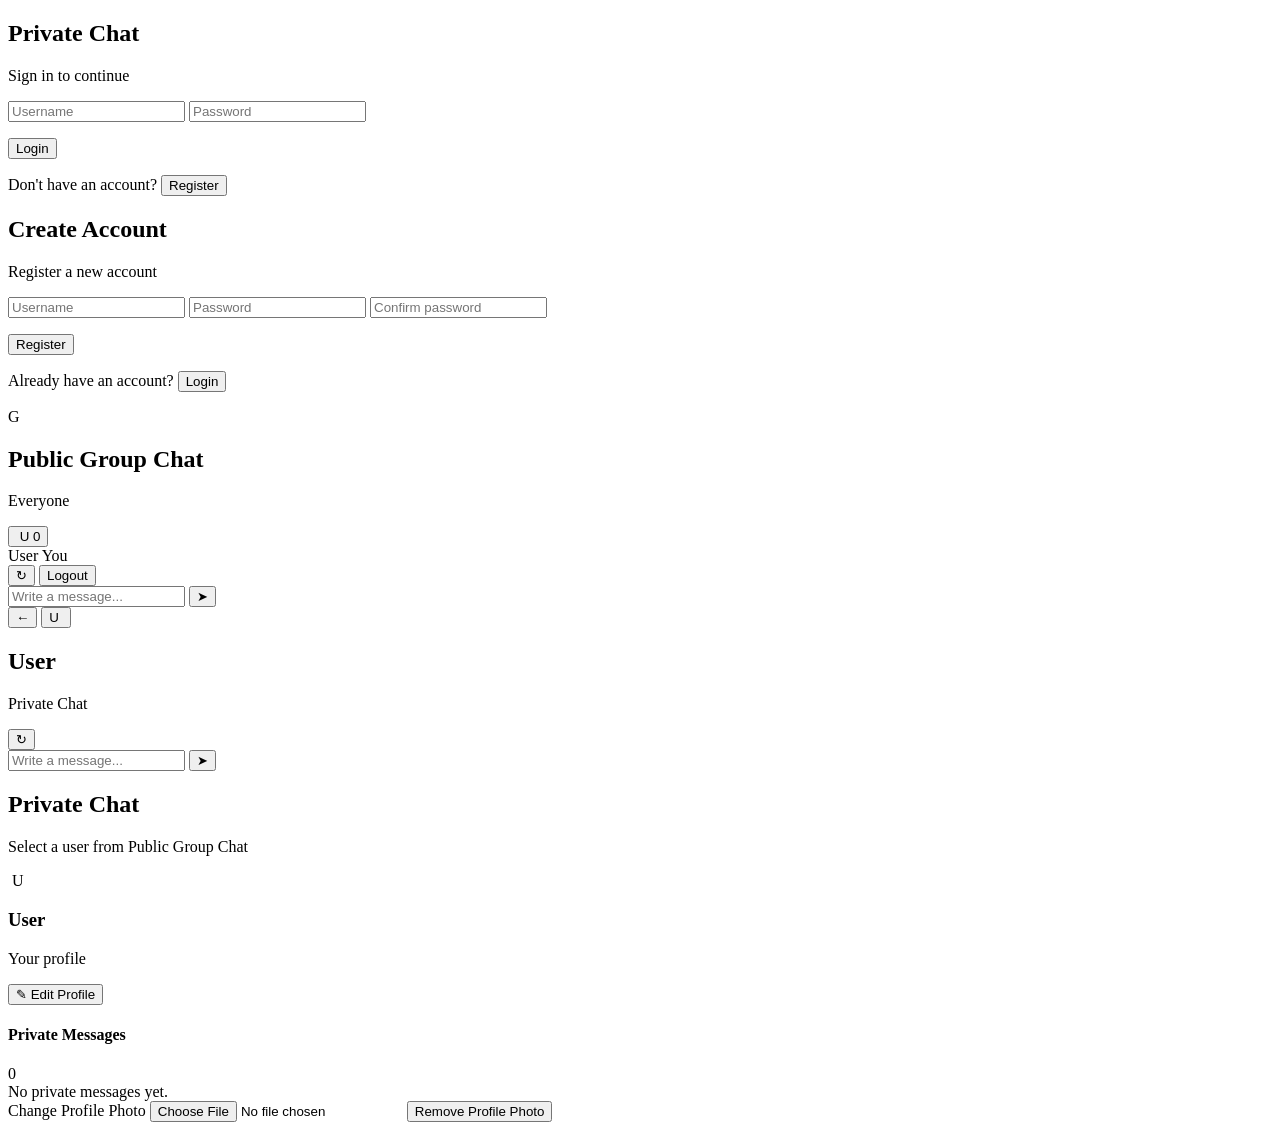
==== public/index.html @ 86418f63 "Update index.html" ====
<!DOCTYPE html>
<html lang="en">

<head>

  <meta charset="UTF-8">

  <meta
    name="viewport"
    content="width=device-width, initial-scale=1.0"
  >

  <meta
    name="theme-color"
    content="#0b1016"
  >

  <title>Private Chat</title>

  <link
    rel="stylesheet"
    href="/style.css"
  >

</head>


<body>

<div id="app">


  <!-- =====================================================
       AUTH SCREEN
  ====================================================== -->

  <section
    id="authScreen"
    class="auth-screen"
  >


    <!-- ===================================================
         LOGIN
    ==================================================== -->

    <div
      id="loginBox"
      class="auth-card"
    >

      <h1>
        Private Chat
      </h1>

      <p>
        Sign in to continue
      </p>


      <form
        id="loginForm"
        class="auth-form"
      >

        <input
          id="loginUsername"
          type="text"
          placeholder="Username"
          autocomplete="username"
          required
        >

        <input
          id="loginPassword"
          type="password"
          placeholder="Password"
          autocomplete="current-password"
          required
        >


        <p
          id="loginError"
          class="auth-error hidden"
        ></p>


        <button
          type="submit"
        >
          Login
        </button>

      </form>


      <p class="auth-switch">

        Don't have an account?

        <button
          id="showRegister"
          type="button"
        >
          Register
        </button>

      </p>

    </div>



    <!-- ===================================================
         REGISTER
    ==================================================== -->

    <div
      id="registerBox"
      class="auth-card hidden"
    >

      <h1>
        Create Account
      </h1>

      <p>
        Register a new account
      </p>


      <form
        id="registerForm"
        class="auth-form"
      >

        <input
          id="registerUsername"
          type="text"
          placeholder="Username"
          autocomplete="username"
          minlength="3"
          required
        >


        <input
          id="registerPassword"
          type="password"
          placeholder="Password"
          autocomplete="new-password"
          minlength="4"
          required
        >


        <input
          id="registerPasswordConfirm"
          type="password"
          placeholder="Confirm password"
          autocomplete="new-password"
          minlength="4"
          required
        >


        <p
          id="registerError"
          class="auth-error hidden"
        ></p>


        <button
          type="submit"
        >
          Register
        </button>

      </form>


      <p class="auth-switch">

        Already have an account?

        <button
          id="showLogin"
          type="button"
        >
          Login
        </button>

      </p>

    </div>

  </section>



  <!-- =====================================================
       CHAT SCREEN
  ====================================================== -->

  <section
    id="chatScreen"
    class="chat-screen hidden"
  >


    <!-- ===================================================
         MAIN CHAT AREA
    ==================================================== -->

    <main
      class="chat-area"
    >


      <!-- =================================================
           PUBLIC GROUP CHAT
      ================================================== -->

      <section
        id="groupChat"
        class="active-chat"
      >


        <!-- ===============================================
             GROUP HEADER
        ================================================ -->

        <header
          class="chat-header group-header"
        >


          <!-- GROUP INFO -->

          <div
            class="chat-user"
          >


            <div
              id="groupAvatar"
              class="avatar"
              aria-hidden="true"
            >

              <span>
                G
              </span>

            </div>


            <div
              class="chat-user-info"
            >

              <h2
                id="groupChatName"
              >
                Public Group Chat
              </h2>

              <p
                id="groupChatStatus"
              >
                Everyone
              </p>

            </div>

          </div>



          <!-- =============================================
               RIGHT SIDE
          ============================================== -->

          <div
            class="group-header-right"
          >


            <!-- MY PROFILE -->

            <div
              id="myProfile"
              class="my-profile"
            >

              <button
                id="myAvatarBtn"
                class="my-avatar"
                type="button"
                title="Profile"
                aria-label="Open Profile"
              >


                <img
                  id="myAvatar"
                  src=""
                  alt=""
                  class="hidden"
                >


                <span
                  id="myAvatarFallback"
                >
                  U
                </span>


                <!-- UNREAD NOTIFICATION -->

                <span
                  id="profileNotificationBadge"
                  class="hidden"
                >
                  0
                </span>

              </button>


              <div
                class="my-profile-info"
              >

                <span
                  id="myUsername"
                  class="my-profile-name"
                >
                  User
                </span>

                <span
                  class="my-profile-label"
                >
                  You
                </span>

              </div>

            </div>



            <!-- HEADER ACTIONS -->

            <div
              class="header-actions"
            >

              <button
                id="reloadGroupMessages"
                class="icon-btn"
                type="button"
                title="Refresh"
                aria-label="Refresh Group Chat"
              >
                ↻
              </button>


              <button
                id="logoutBtn"
                class="icon-btn logout-btn"
                type="button"
                title="Logout"
              >
                Logout
              </button>

            </div>

          </div>

        </header>



        <!-- ===============================================
             GROUP MESSAGES
        ================================================ -->

        <div
          id="groupMessages"
          class="messages"
        ></div>



        <!-- ===============================================
             GROUP MESSAGE FORM
        ================================================ -->

        <form
          id="groupMessageForm"
          class="message-form"
        >

          <input
            id="groupMessageInput"
            class="message-input"
            type="text"
            placeholder="Write a message..."
            autocomplete="off"
            maxlength="5000"
          >


          <button
            class="send-btn"
            type="submit"
            title="Send"
            aria-label="Send message"
          >
            ➤
          </button>

        </form>

      </section>



      <!-- =================================================
           PRIVATE CHAT
      ================================================== -->

      <section
        id="privateChat"
        class="active-chat hidden"
      >


        <!-- ===============================================
             PRIVATE CHAT HEADER
        ================================================ -->

        <header
          class="chat-header private-chat-header"
        >


          <!-- =============================================
               LEFT SIDE
               BACK + USER
          ============================================== -->

          <div
            class="chat-user private-chat-user"
          >


            <!-- =========================================
                 BACK TO PUBLIC GROUP CHAT
            ========================================== -->

            <button
              id="privateBackBtn"
              class="private-back-btn"
              type="button"
              title="Back to Public Group Chat"
              aria-label="Back to Public Group Chat"
            >
              ←
            </button>


            <!-- USER AVATAR -->

            <button
              id="chatAvatar"
              class="avatar"
              type="button"
              title="Profile"
              aria-label="User profile"
            >

              <span
                id="chatAvatarFallback"
              >
                U
              </span>


              <img
                id="chatAvatarImage"
                class="hidden"
                src=""
                alt=""
              >

            </button>


            <!-- USER INFO -->

            <div
              class="chat-user-info"
            >

              <h2
                id="chatUsername"
              >
                User
              </h2>

              <p
                id="chatStatus"
              >
                Private Chat
              </p>

            </div>

          </div>



          <!-- =============================================
               PRIVATE HEADER ACTIONS
          ============================================== -->

          <div
            class="header-actions"
          >

            <button
              id="reloadMessages"
              class="icon-btn"
              type="button"
              title="Refresh"
              aria-label="Refresh Private Chat"
            >
              ↻
            </button>

          </div>

        </header>



        <!-- ===============================================
             PRIVATE MESSAGES
        ================================================ -->

        <div
          id="messagesBox"
          class="messages"
        ></div>



        <!-- ===============================================
             PRIVATE MESSAGE FORM
        ================================================ -->

        <form
          id="messageForm"
          class="message-form"
        >

          <input
            id="messageInput"
            class="message-input"
            type="text"
            placeholder="Write a message..."
            autocomplete="off"
            maxlength="5000"
          >


          <button
            class="send-btn"
            type="submit"
            title="Send"
            aria-label="Send private message"
          >
            ➤
          </button>

        </form>

      </section>



      <!-- =================================================
           EMPTY CHAT
      ================================================== -->

      <section
        id="emptyChat"
        class="empty-chat hidden"
      >

        <div
          class="empty-chat-inner"
        >

          <h2>
            Private Chat
          </h2>

          <p>
            Select a user from Public Group Chat
          </p>

        </div>

      </section>

    </main>



    <!-- ===================================================
         PROFILE PANEL
    ==================================================== -->

    <aside
      id="profilePanel"
      class="profile-panel hidden"
    >


      <!-- ===============================================
           PROFILE HEADER
      ================================================ -->

      <div
        class="profile-panel-header"
      >


        <div
          id="profileAvatar"
          class="profile-avatar"
        >

          <img
            id="profileAvatarImage"
            src=""
            alt=""
            class="hidden"
          >

          <span
            id="profileAvatarFallback"
          >
            U
          </span>

        </div>


        <div
          class="profile-panel-info"
        >

          <h3
            id="profileUsername"
          >
            User
          </h3>

          <p>
            Your profile
          </p>

        </div>

      </div>



      <!-- ===============================================
           EDIT PROFILE
           FIRST
      ================================================ -->

      <button
        id="editProfileBtn"
        class="edit-profile-btn"
        type="button"
      >

        <span>
          ✎
        </span>

        <span>
          Edit Profile
        </span>

      </button>



      <!-- ===============================================
           PRIVATE INBOX
      ================================================ -->

      <div
        id="privateInbox"
        class="private-inbox"
      >


        <!-- SECTION TITLE -->

        <div
          class="private-inbox-title"
        >

          <h4>
            Private Messages
          </h4>


          <span
            id="privateInboxCount"
            class="private-inbox-count hidden"
          >
            0
          </span>

        </div>



        <!-- =============================================
             USER LIST

             app.js will populate this area.

             Each user item should contain:
             Avatar
             Username
             Last message
             Unread count
        ============================================== -->

        <div
          id="privateUserList"
          class="private-user-list"
        >


          <!-- EMPTY STATE -->

          <div
            id="privateInboxEmpty"
            class="private-inbox-empty"
          >
            No private messages yet.
          </div>

        </div>

      </div>



      <!-- ===============================================
           PROFILE PHOTO ACTIONS
      ================================================ -->

      <div
        class="profile-panel-actions"
      >


        <!-- CHANGE PHOTO -->

        <label
          for="profilePhotoInput"
          class="profile-photo-button"
        >
          Change Profile Photo
        </label>


        <input
          id="profilePhotoInput"
          type="file"
          accept="image/*"
          class="hidden"
        >


        <!-- REMOVE PHOTO -->

        <button
          id="removeProfilePhoto"
          type="button"
          class="danger"
        >
          Remove Profile Photo
        </button>

      </div>

    </aside>

  </section>



  <!-- =====================================================
       TOAST
  ====================================================== -->

  <div
    id="toast"
    class="hidden"
  ></div>


</div>



<!-- =======================================================
     APP JAVASCRIPT
======================================================== -->

<script
  src="/app.js"
></script>



<!-- =======================================================
     AUTH SWITCH
======================================================== -->

<script>

(function () {

  function showLoginBox() {

    const loginBox =
      document.getElementById("loginBox");

    const registerBox =
      document.getElementById("registerBox");

    const loginError =
      document.getElementById("loginError");

    const registerError =
      document.getElementById("registerError");


    if (loginBox) {

      loginBox.classList.remove(
        "hidden"
      );

    }


    if (registerBox) {

      registerBox.classList.add(
        "hidden"
      );

    }


    if (loginError) {

      loginError.classList.add(
        "hidden"
      );

      loginError.textContent = "";

    }


    if (registerError) {

      registerError.classList.add(
        "hidden"
      );

      registerError.textContent = "";

    }


    const username =
      document.getElementById(
        "loginUsername"
      );


    if (username) {

      setTimeout(
        function () {

          username.focus();

        },
        50
      );

    }

  }



  function showRegisterBox() {

    const loginBox =
      document.getElementById("loginBox");

    const registerBox =
      document.getElementById("registerBox");

    const loginError =
      document.getElementById("loginError");

    const registerError =
      document.getElementById("registerError");


    if (loginBox) {

      loginBox.classList.add(
        "hidden"
      );

    }


    if (registerBox) {

      registerBox.classList.remove(
        "hidden"
      );

    }


    if (loginError) {

      loginError.classList.add(
        "hidden"
      );

      loginError.textContent = "";

    }


    if (registerError) {

      registerError.classList.add(
        "hidden"
      );

      registerError.textContent = "";

    }


    const username =
      document.getElementById(
        "registerUsername"
      );


    if (username) {

      setTimeout(
        function () {

          username.focus();

        },
        50
      );

    }

  }



  document.addEventListener(
    "click",
    function (event) {


      const registerButton =
        event.target.closest(
          "#showRegister"
        );


      if (registerButton) {

        event.preventDefault();
        event.stopPropagation();

        showRegisterBox();

        return;

      }



      const loginButton =
        event.target.closest(
          "#showLogin"
        );


      if (loginButton) {

        event.preventDefault();
        event.stopPropagation();

        showLoginBox();

        return;

      }

    },
    true
  );

})();

</script>


</body>
</html>
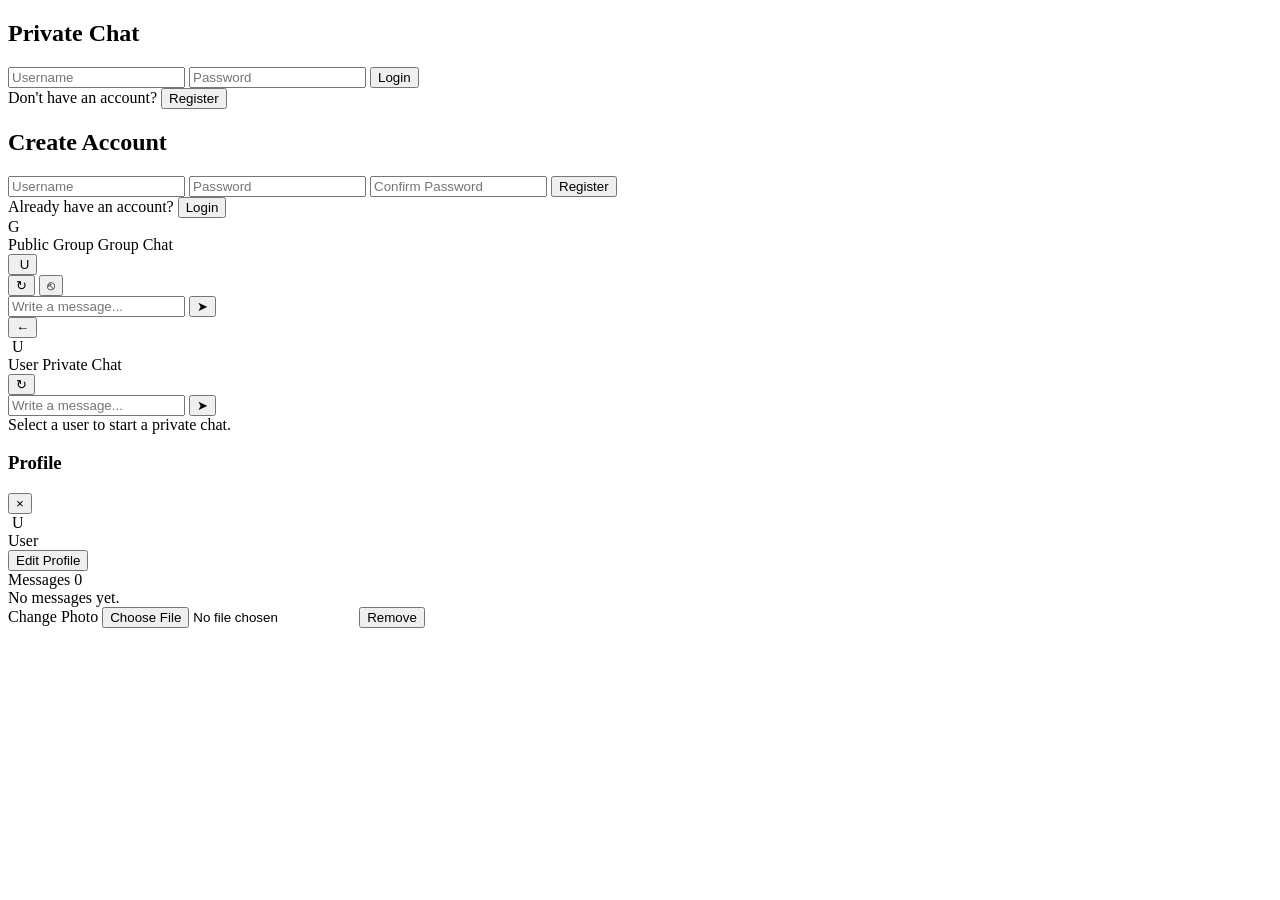
==== commit 1d15c7e9: "Update index.html" ====
--- a/public/index.html
+++ b/public/index.html
@@ -10,11 +10,6 @@
     content="width=device-width, initial-scale=1.0"
   >
 
-  <meta
-    name="theme-color"
-    content="#0b1016"
-  >
-
   <title>Private Chat</title>
 
   <link
@@ -34,142 +29,103 @@
        AUTH SCREEN
   ====================================================== -->
 
-  <section
-    id="authScreen"
-    class="auth-screen"
-  >
-
-
-    <!-- ===================================================
-         LOGIN
-    ==================================================== -->
-
-    <div
-      id="loginBox"
-      class="auth-card"
-    >
-
-      <h1>
-        Private Chat
-      </h1>
-
-      <p>
-        Sign in to continue
-      </p>
-
-
-      <form
-        id="loginForm"
-        class="auth-form"
-      >
+  <section id="authScreen">
+
+
+    <!-- ================= LOGIN ================= -->
+
+    <div id="loginBox">
+
+      <h1>Private Chat</h1>
+
+      <form id="loginForm">
 
         <input
+          type="text"
           id="loginUsername"
-          type="text"
+          name="username"
           placeholder="Username"
           autocomplete="username"
           required
         >
 
         <input
+          type="password"
           id="loginPassword"
-          type="password"
+          name="password"
           placeholder="Password"
           autocomplete="current-password"
           required
         >
 
-
-        <p
-          id="loginError"
-          class="auth-error hidden"
-        ></p>
-
-
         <button
           type="submit"
         >
           Login
         </button>
 
+        <div
+          id="loginError"
+          class="error"
+        ></div>
+
       </form>
 
 
-      <p class="auth-switch">
+      <div class="auth-switch">
 
         Don't have an account?
 
         <button
-          id="showRegister"
           type="button"
+          id="showRegisterBtn"
         >
           Register
         </button>
 
-      </p>
+      </div>
 
     </div>
 
 
 
-    <!-- ===================================================
-         REGISTER
-    ==================================================== -->
+    <!-- ================= REGISTER ================= -->
 
     <div
       id="registerBox"
-      class="auth-card hidden"
-    >
-
-      <h1>
-        Create Account
-      </h1>
-
-      <p>
-        Register a new account
-      </p>
-
-
-      <form
-        id="registerForm"
-        class="auth-form"
-      >
+      class="hidden"
+    >
+
+      <h1>Create Account</h1>
+
+      <form id="registerForm">
 
         <input
+          type="text"
           id="registerUsername"
-          type="text"
+          name="username"
           placeholder="Username"
           autocomplete="username"
-          minlength="3"
           required
         >
 
-
         <input
+          type="password"
           id="registerPassword"
-          type="password"
+          name="password"
           placeholder="Password"
           autocomplete="new-password"
-          minlength="4"
           required
         >
 
-
         <input
+          type="password"
           id="registerPasswordConfirm"
-          type="password"
-          placeholder="Confirm password"
+          name="passwordConfirm"
+          placeholder="Confirm Password"
           autocomplete="new-password"
-          minlength="4"
           required
         >
-
-
-        <p
-          id="registerError"
-          class="auth-error hidden"
-        ></p>
-
 
         <button
           type="submit"
@@ -177,21 +133,26 @@
           Register
         </button>
 
+        <div
+          id="registerError"
+          class="error"
+        ></div>
+
       </form>
 
 
-      <p class="auth-switch">
+      <div class="auth-switch">
 
         Already have an account?
 
         <button
-          id="showLogin"
           type="button"
+          id="showLoginBtn"
         >
           Login
         </button>
 
-      </p>
+      </div>
 
     </div>
 
@@ -205,104 +166,86 @@
 
   <section
     id="chatScreen"
-    class="chat-screen hidden"
+    class="hidden"
   >
 
 
     <!-- ===================================================
-         MAIN CHAT AREA
+         PUBLIC GROUP CHAT
     ==================================================== -->
 
     <main
-      class="chat-area"
-    >
-
-
-      <!-- =================================================
-           PUBLIC GROUP CHAT
-      ================================================== -->
-
-      <section
-        id="groupChat"
-        class="active-chat"
-      >
-
-
-        <!-- ===============================================
-             GROUP HEADER
-        ================================================ -->
-
-        <header
-          class="chat-header group-header"
-        >
+      id="groupChat"
+      class="active-chat"
+    >
+
+
+      <!-- ================= GROUP HEADER ================= -->
+
+      <header
+        class="chat-header group-header"
+      >
+
+
+        <!-- GROUP USER -->
+
+        <div class="chat-user">
+
+
+          <!-- GROUP AVATAR -->
+
+          <div
+            id="groupAvatar"
+            class="avatar"
+          >
+
+            <span>
+              G
+            </span>
+
+          </div>
 
 
           <!-- GROUP INFO -->
 
-          <div
-            class="chat-user"
-          >
-
-
-            <div
-              id="groupAvatar"
-              class="avatar"
-              aria-hidden="true"
+          <div class="chat-user-info">
+
+            <span
+              id="groupChatName"
+              class="chat-username"
             >
-
-              <span>
-                G
-              </span>
-
-            </div>
-
-
-            <div
-              class="chat-user-info"
+              Public Group
+            </span>
+
+            <span
+              id="groupChatStatus"
+              class="chat-status"
             >
-
-              <h2
-                id="groupChatName"
-              >
-                Public Group Chat
-              </h2>
-
-              <p
-                id="groupChatStatus"
-              >
-                Everyone
-              </p>
-
-            </div>
+              Group Chat
+            </span>
 
           </div>
 
-
-
-          <!-- =============================================
-               RIGHT SIDE
-          ============================================== -->
-
-          <div
-            class="group-header-right"
-          >
-
-
-            <!-- MY PROFILE -->
-
-            <div
-              id="myProfile"
-              class="my-profile"
+        </div>
+
+
+
+        <!-- ================= HEADER ACTIONS ================= -->
+
+        <div class="header-actions">
+
+
+          <!-- MY PROFILE -->
+
+          <div class="my-profile">
+
+            <button
+              type="button"
+              id="myAvatarBtn"
+              title="Profile"
             >
 
-              <button
-                id="myAvatarBtn"
-                class="my-avatar"
-                type="button"
-                title="Profile"
-                aria-label="Open Profile"
-              >
-
+              <div class="avatar">
 
                 <img
                   id="myAvatar"
@@ -311,511 +254,456 @@
                   class="hidden"
                 >
 
-
                 <span
                   id="myAvatarFallback"
                 >
                   U
                 </span>
 
-
-                <!-- UNREAD NOTIFICATION -->
-
-                <span
-                  id="profileNotificationBadge"
-                  class="hidden"
-                >
-                  0
-                </span>
-
-              </button>
-
-
-              <div
-                class="my-profile-info"
-              >
-
-                <span
-                  id="myUsername"
-                  class="my-profile-name"
-                >
-                  User
-                </span>
-
-                <span
-                  class="my-profile-label"
-                >
-                  You
-                </span>
-
               </div>
 
-            </div>
-
-
-
-            <!-- HEADER ACTIONS -->
-
-            <div
-              class="header-actions"
+
+              <!-- UNREAD BADGE -->
+
+              <span
+                id="profileNotificationBadge"
+              ></span>
+
+            </button>
+
+
+            <span
+              id="myUsername"
+              class="hidden"
+            ></span>
+
+          </div>
+
+
+
+          <!-- REFRESH GROUP -->
+
+          <button
+            type="button"
+            id="reloadGroupMessages"
+            title="Refresh"
+            aria-label="Refresh group messages"
+          >
+            ↻
+          </button>
+
+
+
+          <!-- LOGOUT -->
+
+          <button
+            type="button"
+            id="logoutBtn"
+            title="Logout"
+            aria-label="Logout"
+          >
+            ⎋
+          </button>
+
+        </div>
+
+      </header>
+
+
+
+      <!-- ================= GROUP MESSAGES ================= -->
+
+      <div
+        id="groupMessages"
+      ></div>
+
+
+
+      <!-- ================= GROUP MESSAGE FORM ================= -->
+
+      <form
+        id="groupMessageForm"
+        class="message-form"
+      >
+
+        <input
+          type="text"
+          id="groupMessageInput"
+          name="message"
+          placeholder="Write a message..."
+          autocomplete="off"
+          maxlength="2000"
+          required
+        >
+
+        <button
+          type="submit"
+          title="Send"
+          aria-label="Send message"
+        >
+          ➤
+        </button>
+
+      </form>
+
+    </main>
+
+
+
+    <!-- ===================================================
+         PRIVATE CHAT
+    ==================================================== -->
+
+    <main
+      id="privateChat"
+      class="active-chat hidden"
+    >
+
+
+      <!-- ================= PRIVATE HEADER ================= -->
+
+      <header
+        class="chat-header private-chat-header"
+      >
+
+
+        <!-- ================= LEFT SIDE ================= -->
+
+        <div
+          class="chat-user private-chat-user"
+        >
+
+
+          <!-- BACK TO GROUP -->
+
+          <button
+            type="button"
+            id="privateBackBtn"
+            class="private-back-btn"
+            title="Back to Group Chat"
+            aria-label="Back to Group Chat"
+          >
+            ←
+          </button>
+
+
+
+          <!-- PRIVATE AVATAR -->
+
+          <div
+            id="chatAvatar"
+            class="avatar"
+          >
+
+            <img
+              id="chatAvatarImage"
+              src=""
+              alt=""
+              class="hidden"
             >
 
-              <button
-                id="reloadGroupMessages"
-                class="icon-btn"
-                type="button"
-                title="Refresh"
-                aria-label="Refresh Group Chat"
-              >
-                ↻
-              </button>
-
-
-              <button
-                id="logoutBtn"
-                class="icon-btn logout-btn"
-                type="button"
-                title="Logout"
-              >
-                Logout
-              </button>
-
-            </div>
+            <span
+              id="chatAvatarFallback"
+            >
+              U
+            </span>
 
           </div>
 
-        </header>
-
-
-
-        <!-- ===============================================
-             GROUP MESSAGES
-        ================================================ -->
-
-        <div
-          id="groupMessages"
-          class="messages"
-        ></div>
-
-
-
-        <!-- ===============================================
-             GROUP MESSAGE FORM
-        ================================================ -->
-
-        <form
-          id="groupMessageForm"
-          class="message-form"
-        >
-
-          <input
-            id="groupMessageInput"
-            class="message-input"
-            type="text"
-            placeholder="Write a message..."
-            autocomplete="off"
-            maxlength="5000"
+
+
+          <!-- PRIVATE USER INFO -->
+
+          <div class="chat-user-info">
+
+            <span
+              id="chatUsername"
+              class="chat-username"
+            >
+              User
+            </span>
+
+            <span
+              id="chatStatus"
+              class="chat-status"
+            >
+              Private Chat
+            </span>
+
+          </div>
+
+        </div>
+
+
+
+        <!-- ================= RIGHT SIDE ================= -->
+
+        <div class="header-actions">
+
+
+          <!-- REFRESH PRIVATE CHAT -->
+
+          <button
+            type="button"
+            id="reloadMessages"
+            title="Refresh"
+            aria-label="Refresh messages"
           >
-
-
-          <button
-            class="send-btn"
-            type="submit"
-            title="Send"
-            aria-label="Send message"
-          >
-            ➤
+            ↻
           </button>
 
-        </form>
-
-      </section>
-
-
-
-      <!-- =================================================
-           PRIVATE CHAT
-      ================================================== -->
-
-      <section
-        id="privateChat"
-        class="active-chat hidden"
-      >
-
-
-        <!-- ===============================================
-             PRIVATE CHAT HEADER
-        ================================================ -->
-
-        <header
-          class="chat-header private-chat-header"
-        >
-
-
-          <!-- =============================================
-               LEFT SIDE
-               BACK + USER
-          ============================================== -->
-
-          <div
-            class="chat-user private-chat-user"
-          >
-
-
-            <!-- =========================================
-                 BACK TO PUBLIC GROUP CHAT
-            ========================================== -->
-
-            <button
-              id="privateBackBtn"
-              class="private-back-btn"
-              type="button"
-              title="Back to Public Group Chat"
-              aria-label="Back to Public Group Chat"
-            >
-              ←
-            </button>
-
-
-            <!-- USER AVATAR -->
-
-            <button
-              id="chatAvatar"
-              class="avatar"
-              type="button"
-              title="Profile"
-              aria-label="User profile"
-            >
-
-              <span
-                id="chatAvatarFallback"
-              >
-                U
-              </span>
-
-
-              <img
-                id="chatAvatarImage"
-                class="hidden"
-                src=""
-                alt=""
-              >
-
-            </button>
-
-
-            <!-- USER INFO -->
-
-            <div
-              class="chat-user-info"
-            >
-
-              <h2
-                id="chatUsername"
-              >
-                User
-              </h2>
-
-              <p
-                id="chatStatus"
-              >
-                Private Chat
-              </p>
-
-            </div>
-
-          </div>
-
-
-
-          <!-- =============================================
-               PRIVATE HEADER ACTIONS
-          ============================================== -->
-
-          <div
-            class="header-actions"
-          >
-
-            <button
-              id="reloadMessages"
-              class="icon-btn"
-              type="button"
-              title="Refresh"
-              aria-label="Refresh Private Chat"
-            >
-              ↻
-            </button>
-
-          </div>
-
-        </header>
-
-
-
-        <!-- ===============================================
-             PRIVATE MESSAGES
-        ================================================ -->
-
-        <div
-          id="messagesBox"
-          class="messages"
-        ></div>
-
-
-
-        <!-- ===============================================
-             PRIVATE MESSAGE FORM
-        ================================================ -->
-
-        <form
-          id="messageForm"
-          class="message-form"
-        >
-
-          <input
-            id="messageInput"
-            class="message-input"
-            type="text"
-            placeholder="Write a message..."
-            autocomplete="off"
-            maxlength="5000"
-          >
-
-
-          <button
-            class="send-btn"
-            type="submit"
-            title="Send"
-            aria-label="Send private message"
-          >
-            ➤
-          </button>
-
-        </form>
-
-      </section>
-
-
-
-      <!-- =================================================
-           EMPTY CHAT
-      ================================================== -->
-
-      <section
-        id="emptyChat"
-        class="empty-chat hidden"
-      >
-
-        <div
-          class="empty-chat-inner"
-        >
-
-          <h2>
-            Private Chat
-          </h2>
-
-          <p>
-            Select a user from Public Group Chat
-          </p>
-
         </div>
 
-      </section>
+      </header>
+
+
+
+      <!-- ================= PRIVATE MESSAGES ================= -->
+
+      <div
+        id="messagesBox"
+      ></div>
+
+
+
+      <!-- ================= PRIVATE MESSAGE FORM ================= -->
+
+      <form
+        id="messageForm"
+        class="private-message-form"
+      >
+
+        <input
+          type="text"
+          id="messageInput"
+          name="message"
+          placeholder="Write a message..."
+          autocomplete="off"
+          maxlength="2000"
+          required
+        >
+
+        <button
+          type="submit"
+          title="Send"
+          aria-label="Send message"
+        >
+          ➤
+        </button>
+
+      </form>
 
     </main>
 
 
 
     <!-- ===================================================
-         PROFILE PANEL
+         EMPTY CHAT
     ==================================================== -->
 
-    <aside
-      id="profilePanel"
-      class="profile-panel hidden"
-    >
-
-
-      <!-- ===============================================
-           PROFILE HEADER
-      ================================================ -->
+    <section
+      id="emptyChat"
+      class="hidden"
+    >
+
+      <div>
+        Select a user to start a private chat.
+      </div>
+
+    </section>
+
+  </section>
+
+
+
+  <!-- =====================================================
+       PROFILE PANEL
+  ====================================================== -->
+
+  <aside
+    id="profilePanel"
+    class="profile-panel hidden"
+  >
+
+
+    <!-- ================= PROFILE HEADER ================= -->
+
+    <header
+      class="profile-panel-header"
+    >
+
+      <h3>
+        Profile
+      </h3>
+
+      <button
+        type="button"
+        id="closeProfileBtn"
+        class="icon-btn"
+        title="Close"
+        aria-label="Close profile"
+      >
+        ×
+      </button>
+
+    </header>
+
+
+
+    <!-- ================= PROFILE INFO ================= -->
+
+    <div
+      class="profile-panel-info"
+    >
+
+
+      <!-- PROFILE AVATAR -->
 
       <div
-        class="profile-panel-header"
-      >
-
-
-        <div
-          id="profileAvatar"
-          class="profile-avatar"
-        >
-
-          <img
-            id="profileAvatarImage"
-            src=""
-            alt=""
-            class="hidden"
-          >
-
-          <span
-            id="profileAvatarFallback"
-          >
-            U
-          </span>
-
-        </div>
-
-
-        <div
-          class="profile-panel-info"
-        >
-
-          <h3
-            id="profileUsername"
-          >
-            User
-          </h3>
-
-          <p>
-            Your profile
-          </p>
-
-        </div>
+        id="profileAvatar"
+      >
+
+        <img
+          id="profileAvatarImage"
+          src=""
+          alt=""
+          class="hidden"
+        >
+
+        <span
+          id="profileAvatarFallback"
+        >
+          U
+        </span>
 
       </div>
 
 
 
-      <!-- ===============================================
-           EDIT PROFILE
-           FIRST
-      ================================================ -->
+      <!-- USERNAME -->
+
+      <div
+        id="profileUsername"
+      >
+        User
+      </div>
+
+    </div>
+
+
+
+    <!-- ================= EDIT PROFILE ================= -->
+
+    <button
+      type="button"
+      id="editProfileBtn"
+      class="edit-profile-btn"
+    >
+      Edit Profile
+    </button>
+
+
+
+    <!-- ===================================================
+         PRIVATE INBOX
+    ==================================================== -->
+
+    <section
+      id="privateInbox"
+      class="private-inbox"
+    >
+
+
+      <!-- ================= INBOX TITLE ================= -->
+
+      <div
+        class="private-inbox-title"
+      >
+
+        <span>
+          Messages
+        </span>
+
+        <span
+          id="privateInboxCount"
+          class="private-inbox-count"
+        >
+          0
+        </span>
+
+      </div>
+
+
+
+      <!-- ================= USER LIST ================= -->
+
+      <div
+        id="privateUserList"
+        class="private-user-list"
+      ></div>
+
+
+
+      <!-- ================= EMPTY INBOX ================= -->
+
+      <div
+        id="privateInboxEmpty"
+        class="private-inbox-empty hidden"
+      >
+        No messages yet.
+      </div>
+
+    </section>
+
+
+
+    <!-- ===================================================
+         PROFILE PHOTO CONTROLS
+    ==================================================== -->
+
+    <div
+      class="profile-photo-actions"
+    >
+
+
+      <!-- CHANGE PHOTO -->
+
+      <label
+        for="profilePhotoInput"
+        class="profile-photo-button"
+      >
+        Change Photo
+
+        <input
+          type="file"
+          id="profilePhotoInput"
+          accept="image/*"
+        >
+
+      </label>
+
+
+
+      <!-- REMOVE PHOTO -->
 
       <button
-        id="editProfileBtn"
-        class="edit-profile-btn"
         type="button"
-      >
-
-        <span>
-          ✎
-        </span>
-
-        <span>
-          Edit Profile
-        </span>
-
+        id="removeProfilePhoto"
+      >
+        Remove
       </button>
 
-
-
-      <!-- ===============================================
-           PRIVATE INBOX
-      ================================================ -->
-
-      <div
-        id="privateInbox"
-        class="private-inbox"
-      >
-
-
-        <!-- SECTION TITLE -->
-
-        <div
-          class="private-inbox-title"
-        >
-
-          <h4>
-            Private Messages
-          </h4>
-
-
-          <span
-            id="privateInboxCount"
-            class="private-inbox-count hidden"
-          >
-            0
-          </span>
-
-        </div>
-
-
-
-        <!-- =============================================
-             USER LIST
-
-             app.js will populate this area.
-
-             Each user item should contain:
-             Avatar
-             Username
-             Last message
-             Unread count
-        ============================================== -->
-
-        <div
-          id="privateUserList"
-          class="private-user-list"
-        >
-
-
-          <!-- EMPTY STATE -->
-
-          <div
-            id="privateInboxEmpty"
-            class="private-inbox-empty"
-          >
-            No private messages yet.
-          </div>
-
-        </div>
-
-      </div>
-
-
-
-      <!-- ===============================================
-           PROFILE PHOTO ACTIONS
-      ================================================ -->
-
-      <div
-        class="profile-panel-actions"
-      >
-
-
-        <!-- CHANGE PHOTO -->
-
-        <label
-          for="profilePhotoInput"
-          class="profile-photo-button"
-        >
-          Change Profile Photo
-        </label>
-
-
-        <input
-          id="profilePhotoInput"
-          type="file"
-          accept="image/*"
-          class="hidden"
-        >
-
-
-        <!-- REMOVE PHOTO -->
-
-        <button
-          id="removeProfilePhoto"
-          type="button"
-          class="danger"
-        >
-          Remove Profile Photo
-        </button>
-
-      </div>
-
-    </aside>
-
-  </section>
+    </div>
+
+
+
+    <!-- ================= PROFILE ACTIONS ================= -->
+
+    <div
+      class="profile-panel-actions"
+    ></div>
+
+  </aside>
 
 
 
@@ -829,12 +717,73 @@
   ></div>
 
 
+
+  <!-- =====================================================
+       CALL UI
+       Intentionally not included
+  ====================================================== -->
+
+
 </div>
 
 
 
 <!-- =======================================================
-     APP JAVASCRIPT
+     AUTH SWITCH
+======================================================== -->
+
+<script>
+
+  const loginBox =
+    document.getElementById("loginBox");
+
+  const registerBox =
+    document.getElementById("registerBox");
+
+  const showRegisterBtn =
+    document.getElementById("showRegisterBtn");
+
+  const showLoginBtn =
+    document.getElementById("showLoginBtn");
+
+
+  if (showRegisterBtn) {
+
+    showRegisterBtn.addEventListener(
+      "click",
+      () => {
+
+        loginBox.classList.add("hidden");
+
+        registerBox.classList.remove("hidden");
+
+      }
+    );
+
+  }
+
+
+  if (showLoginBtn) {
+
+    showLoginBtn.addEventListener(
+      "click",
+      () => {
+
+        registerBox.classList.add("hidden");
+
+        loginBox.classList.remove("hidden");
+
+      }
+    );
+
+  }
+
+</script>
+
+
+
+<!-- =======================================================
+     APP JS
 ======================================================== -->
 
 <script
@@ -842,220 +791,6 @@
 ></script>
 
 
-
-<!-- =======================================================
-     AUTH SWITCH
-======================================================== -->
-
-<script>
-
-(function () {
-
-  function showLoginBox() {
-
-    const loginBox =
-      document.getElementById("loginBox");
-
-    const registerBox =
-      document.getElementById("registerBox");
-
-    const loginError =
-      document.getElementById("loginError");
-
-    const registerError =
-      document.getElementById("registerError");
-
-
-    if (loginBox) {
-
-      loginBox.classList.remove(
-        "hidden"
-      );
-
-    }
-
-
-    if (registerBox) {
-
-      registerBox.classList.add(
-        "hidden"
-      );
-
-    }
-
-
-    if (loginError) {
-
-      loginError.classList.add(
-        "hidden"
-      );
-
-      loginError.textContent = "";
-
-    }
-
-
-    if (registerError) {
-
-      registerError.classList.add(
-        "hidden"
-      );
-
-      registerError.textContent = "";
-
-    }
-
-
-    const username =
-      document.getElementById(
-        "loginUsername"
-      );
-
-
-    if (username) {
-
-      setTimeout(
-        function () {
-
-          username.focus();
-
-        },
-        50
-      );
-
-    }
-
-  }
-
-
-
-  function showRegisterBox() {
-
-    const loginBox =
-      document.getElementById("loginBox");
-
-    const registerBox =
-      document.getElementById("registerBox");
-
-    const loginError =
-      document.getElementById("loginError");
-
-    const registerError =
-      document.getElementById("registerError");
-
-
-    if (loginBox) {
-
-      loginBox.classList.add(
-        "hidden"
-      );
-
-    }
-
-
-    if (registerBox) {
-
-      registerBox.classList.remove(
-        "hidden"
-      );
-
-    }
-
-
-    if (loginError) {
-
-      loginError.classList.add(
-        "hidden"
-      );
-
-      loginError.textContent = "";
-
-    }
-
-
-    if (registerError) {
-
-      registerError.classList.add(
-        "hidden"
-      );
-
-      registerError.textContent = "";
-
-    }
-
-
-    const username =
-      document.getElementById(
-        "registerUsername"
-      );
-
-
-    if (username) {
-
-      setTimeout(
-        function () {
-
-          username.focus();
-
-        },
-        50
-      );
-
-    }
-
-  }
-
-
-
-  document.addEventListener(
-    "click",
-    function (event) {
-
-
-      const registerButton =
-        event.target.closest(
-          "#showRegister"
-        );
-
-
-      if (registerButton) {
-
-        event.preventDefault();
-        event.stopPropagation();
-
-        showRegisterBox();
-
-        return;
-
-      }
-
-
-
-      const loginButton =
-        event.target.closest(
-          "#showLogin"
-        );
-
-
-      if (loginButton) {
-
-        event.preventDefault();
-        event.stopPropagation();
-
-        showLoginBox();
-
-        return;
-
-      }
-
-    },
-    true
-  );
-
-})();
-
-</script>
-
-
 </body>
+
 </html>
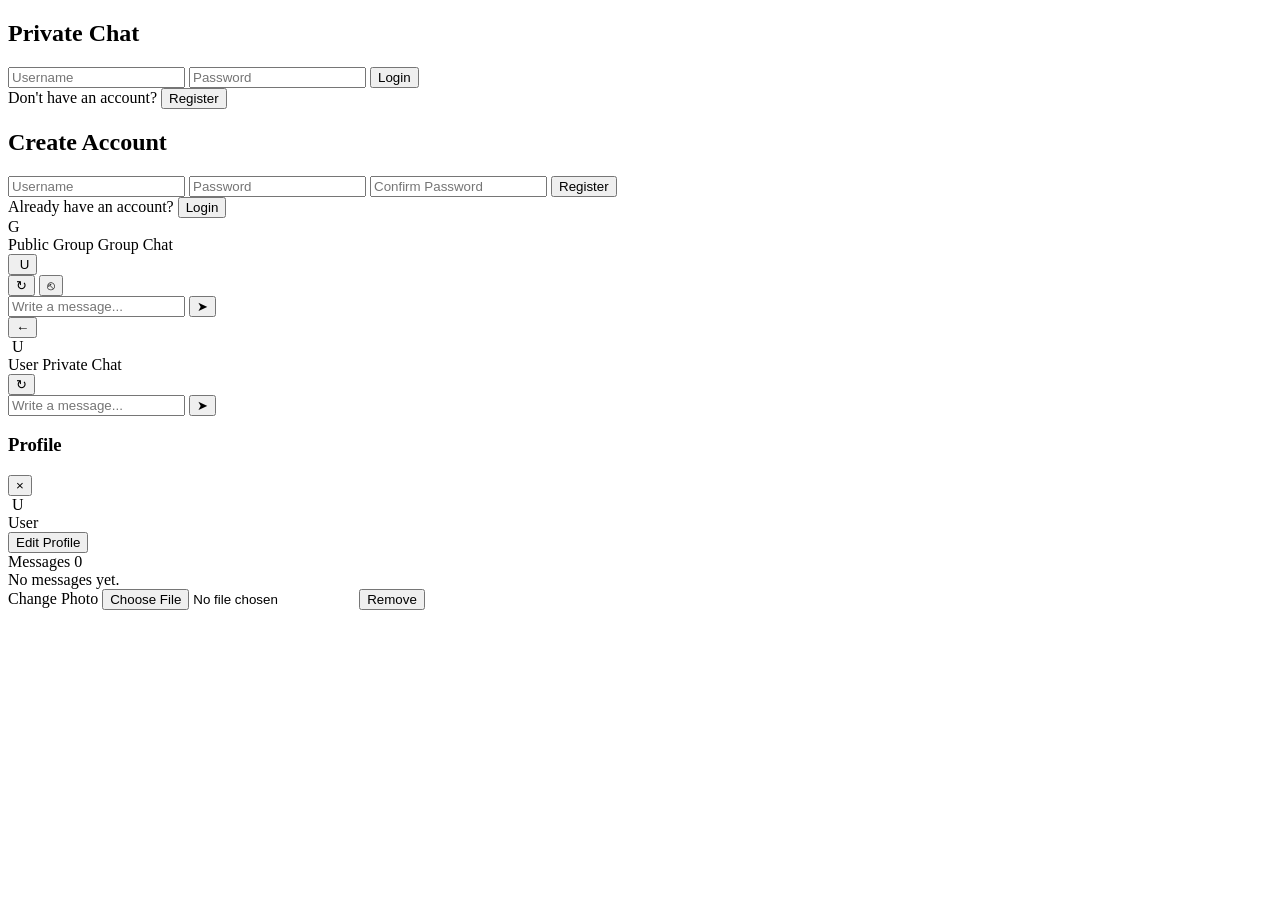
==== commit 2f7eba70: "Update index.html" ====
--- a/public/index.html
+++ b/public/index.html
@@ -2,7 +2,6 @@
 <html lang="en">
 
 <head>
-
   <meta charset="UTF-8">
 
   <meta
@@ -16,7 +15,6 @@
     rel="stylesheet"
     href="/style.css"
   >
-
 </head>
 
 
@@ -31,9 +29,6 @@
 
   <section id="authScreen">
 
-
-    <!-- ================= LOGIN ================= -->
-
     <div id="loginBox">
 
       <h1>Private Chat</h1>
@@ -43,7 +38,6 @@
         <input
           type="text"
           id="loginUsername"
-          name="username"
           placeholder="Username"
           autocomplete="username"
           required
@@ -52,15 +46,12 @@
         <input
           type="password"
           id="loginPassword"
-          name="password"
           placeholder="Password"
           autocomplete="current-password"
           required
         >
 
-        <button
-          type="submit"
-        >
+        <button type="submit">
           Login
         </button>
 
@@ -71,14 +62,13 @@
 
       </form>
 
-
       <div class="auth-switch">
 
         Don't have an account?
 
         <button
           type="button"
-          id="showRegisterBtn"
+          id="showRegister"
         >
           Register
         </button>
@@ -87,9 +77,6 @@
 
     </div>
 
-
-
-    <!-- ================= REGISTER ================= -->
 
     <div
       id="registerBox"
@@ -103,7 +90,6 @@
         <input
           type="text"
           id="registerUsername"
-          name="username"
           placeholder="Username"
           autocomplete="username"
           required
@@ -112,7 +98,6 @@
         <input
           type="password"
           id="registerPassword"
-          name="password"
           placeholder="Password"
           autocomplete="new-password"
           required
@@ -121,15 +106,12 @@
         <input
           type="password"
           id="registerPasswordConfirm"
-          name="passwordConfirm"
           placeholder="Confirm Password"
           autocomplete="new-password"
           required
         >
 
-        <button
-          type="submit"
-        >
+        <button type="submit">
           Register
         </button>
 
@@ -140,14 +122,13 @@
 
       </form>
 
-
       <div class="auth-switch">
 
         Already have an account?
 
         <button
           type="button"
-          id="showLoginBtn"
+          id="showLogin"
         >
           Login
         </button>
@@ -171,7 +152,7 @@
 
 
     <!-- ===================================================
-         PUBLIC GROUP CHAT
+         GROUP CHAT
     ==================================================== -->
 
     <main
@@ -179,34 +160,18 @@
       class="active-chat"
     >
 
-
-      <!-- ================= GROUP HEADER ================= -->
-
       <header
         class="chat-header group-header"
       >
 
-
-        <!-- GROUP USER -->
-
         <div class="chat-user">
-
-
-          <!-- GROUP AVATAR -->
 
           <div
             id="groupAvatar"
             class="avatar"
           >
-
-            <span>
-              G
-            </span>
-
+            G
           </div>
-
-
-          <!-- GROUP INFO -->
 
           <div class="chat-user-info">
 
@@ -229,13 +194,7 @@
         </div>
 
 
-
-        <!-- ================= HEADER ACTIONS ================= -->
-
         <div class="header-actions">
-
-
-          <!-- MY PROFILE -->
 
           <div class="my-profile">
 
@@ -262,15 +221,11 @@
 
               </div>
 
-
-              <!-- UNREAD BADGE -->
-
               <span
                 id="profileNotificationBadge"
               ></span>
 
             </button>
-
 
             <span
               id="myUsername"
@@ -280,27 +235,19 @@
           </div>
 
 
-
-          <!-- REFRESH GROUP -->
-
           <button
             type="button"
             id="reloadGroupMessages"
             title="Refresh"
-            aria-label="Refresh group messages"
           >
             ↻
           </button>
 
-
-
-          <!-- LOGOUT -->
 
           <button
             type="button"
             id="logoutBtn"
             title="Logout"
-            aria-label="Logout"
           >
             ⎋
           </button>
@@ -310,17 +257,11 @@
       </header>
 
 
-
-      <!-- ================= GROUP MESSAGES ================= -->
-
       <div
         id="groupMessages"
       ></div>
 
 
-
-      <!-- ================= GROUP MESSAGE FORM ================= -->
-
       <form
         id="groupMessageForm"
         class="message-form"
@@ -329,18 +270,13 @@
         <input
           type="text"
           id="groupMessageInput"
-          name="message"
           placeholder="Write a message..."
           autocomplete="off"
           maxlength="2000"
           required
         >
 
-        <button
-          type="submit"
-          title="Send"
-          aria-label="Send message"
-        >
+        <button type="submit">
           ➤
         </button>
 
@@ -359,36 +295,24 @@
       class="active-chat hidden"
     >
 
-
-      <!-- ================= PRIVATE HEADER ================= -->
-
       <header
         class="chat-header private-chat-header"
       >
 
-
-        <!-- ================= LEFT SIDE ================= -->
-
         <div
-          class="chat-user private-chat-user"
-        >
-
-
-          <!-- BACK TO GROUP -->
+          class="chat-user"
+        >
 
           <button
             type="button"
             id="privateBackBtn"
             class="private-back-btn"
-            title="Back to Group Chat"
-            aria-label="Back to Group Chat"
+            title="Back"
+            aria-label="Back"
           >
             ←
           </button>
 
-
-
-          <!-- PRIVATE AVATAR -->
 
           <div
             id="chatAvatar"
@@ -411,9 +335,6 @@
           </div>
 
 
-
-          <!-- PRIVATE USER INFO -->
-
           <div class="chat-user-info">
 
             <span
@@ -435,19 +356,12 @@
         </div>
 
 
-
-        <!-- ================= RIGHT SIDE ================= -->
-
         <div class="header-actions">
-
-
-          <!-- REFRESH PRIVATE CHAT -->
 
           <button
             type="button"
             id="reloadMessages"
             title="Refresh"
-            aria-label="Refresh messages"
           >
             ↻
           </button>
@@ -457,17 +371,11 @@
       </header>
 
 
-
-      <!-- ================= PRIVATE MESSAGES ================= -->
-
       <div
         id="messagesBox"
       ></div>
 
 
-
-      <!-- ================= PRIVATE MESSAGE FORM ================= -->
-
       <form
         id="messageForm"
         class="private-message-form"
@@ -476,18 +384,13 @@
         <input
           type="text"
           id="messageInput"
-          name="message"
           placeholder="Write a message..."
           autocomplete="off"
           maxlength="2000"
           required
         >
 
-        <button
-          type="submit"
-          title="Send"
-          aria-label="Send message"
-        >
+        <button type="submit">
           ➤
         </button>
 
@@ -504,13 +407,7 @@
     <section
       id="emptyChat"
       class="hidden"
-    >
-
-      <div>
-        Select a user to start a private chat.
-      </div>
-
-    </section>
+    ></section>
 
   </section>
 
@@ -522,15 +419,10 @@
 
   <aside
     id="profilePanel"
-    class="profile-panel hidden"
+    class="hidden"
   >
 
-
-    <!-- ================= PROFILE HEADER ================= -->
-
-    <header
-      class="profile-panel-header"
-    >
+    <div class="profile-panel-header">
 
       <h3>
         Profile
@@ -541,27 +433,16 @@
         id="closeProfileBtn"
         class="icon-btn"
         title="Close"
-        aria-label="Close profile"
       >
         ×
       </button>
 
-    </header>
-
-
-
-    <!-- ================= PROFILE INFO ================= -->
-
-    <div
-      class="profile-panel-info"
-    >
-
-
-      <!-- PROFILE AVATAR -->
-
-      <div
-        id="profileAvatar"
-      >
+    </div>
+
+
+    <div class="profile-panel-info">
+
+      <div id="profileAvatar">
 
         <img
           id="profileAvatarImage"
@@ -579,9 +460,6 @@
       </div>
 
 
-
-      <!-- USERNAME -->
-
       <div
         id="profileUsername"
       >
@@ -590,9 +468,6 @@
 
     </div>
 
-
-
-    <!-- ================= EDIT PROFILE ================= -->
 
     <button
       type="button"
@@ -603,7 +478,6 @@
     </button>
 
 
-
     <!-- ===================================================
          PRIVATE INBOX
     ==================================================== -->
@@ -613,12 +487,7 @@
       class="private-inbox"
     >
 
-
-      <!-- ================= INBOX TITLE ================= -->
-
-      <div
-        class="private-inbox-title"
-      >
+      <div class="private-inbox-title">
 
         <span>
           Messages
@@ -626,16 +495,12 @@
 
         <span
           id="privateInboxCount"
-          class="private-inbox-count"
         >
           0
         </span>
 
       </div>
 
-
-
-      <!-- ================= USER LIST ================= -->
 
       <div
         id="privateUserList"
@@ -643,9 +508,6 @@
       ></div>
 
 
-
-      <!-- ================= EMPTY INBOX ================= -->
-
       <div
         id="privateInboxEmpty"
         class="private-inbox-empty hidden"
@@ -656,17 +518,11 @@
     </section>
 
 
-
     <!-- ===================================================
-         PROFILE PHOTO CONTROLS
+         PROFILE PHOTO
     ==================================================== -->
 
-    <div
-      class="profile-photo-actions"
-    >
-
-
-      <!-- CHANGE PHOTO -->
+    <div class="profile-photo-actions">
 
       <label
         for="profilePhotoInput"
@@ -683,9 +539,6 @@
       </label>
 
 
-
-      <!-- REMOVE PHOTO -->
-
       <button
         type="button"
         id="removeProfilePhoto"
@@ -694,14 +547,6 @@
       </button>
 
     </div>
-
-
-
-    <!-- ================= PROFILE ACTIONS ================= -->
-
-    <div
-      class="profile-panel-actions"
-    ></div>
 
   </aside>
 
@@ -717,79 +562,11 @@
   ></div>
 
 
-
-  <!-- =====================================================
-       CALL UI
-       Intentionally not included
-  ====================================================== -->
-
-
 </div>
 
 
 
-<!-- =======================================================
-     AUTH SWITCH
-======================================================== -->
-
-<script>
-
-  const loginBox =
-    document.getElementById("loginBox");
-
-  const registerBox =
-    document.getElementById("registerBox");
-
-  const showRegisterBtn =
-    document.getElementById("showRegisterBtn");
-
-  const showLoginBtn =
-    document.getElementById("showLoginBtn");
-
-
-  if (showRegisterBtn) {
-
-    showRegisterBtn.addEventListener(
-      "click",
-      () => {
-
-        loginBox.classList.add("hidden");
-
-        registerBox.classList.remove("hidden");
-
-      }
-    );
-
-  }
-
-
-  if (showLoginBtn) {
-
-    showLoginBtn.addEventListener(
-      "click",
-      () => {
-
-        registerBox.classList.add("hidden");
-
-        loginBox.classList.remove("hidden");
-
-      }
-    );
-
-  }
-
-</script>
-
-
-
-<!-- =======================================================
-     APP JS
-======================================================== -->
-
-<script
-  src="/app.js"
-></script>
-
+<script src="/app.js"></script>
 
 </body>
 
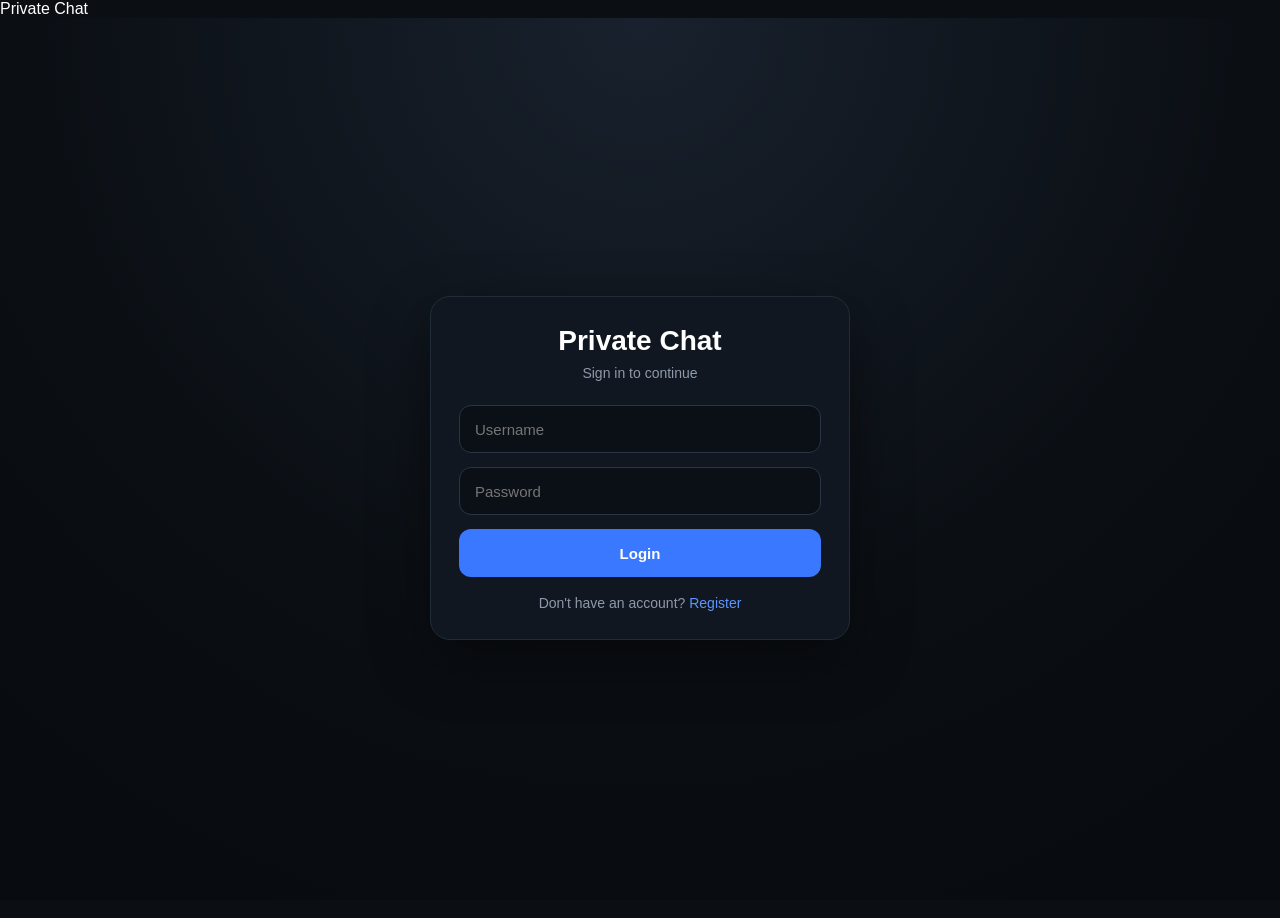
==== commit a4fac3a7: "Update index.html" ====
--- a/public/index.html
+++ b/public/index.html
@@ -1,573 +1,2284 @@
-<!DOCTYPE html>
-<html lang="en">
-
-<head>
-  <meta charset="UTF-8">
-
-  <meta
-    name="viewport"
-    content="width=device-width, initial-scale=1.0"
-  >
-
-  <title>Private Chat</title>
-
-  <link
-    rel="stylesheet"
-    href="/style.css"
-  >
-</head>
-
-
-<body>
-
-<div id="app">
-
-
-  <!-- =====================================================
-       AUTH SCREEN
-  ====================================================== -->
-
-  <section id="authScreen">
-
-    <div id="loginBox">
-
-      <h1>Private Chat</h1>
-
-      <form id="loginForm">
-
-        <input
-          type="text"
-          id="loginUsername"
-          placeholder="Username"
-          autocomplete="username"
-          required
-        >
-
-        <input
-          type="password"
-          id="loginPassword"
-          placeholder="Password"
-          autocomplete="current-password"
-          required
-        >
-
-        <button type="submit">
-          Login
-        </button>
-
-        <div
-          id="loginError"
-          class="error"
-        ></div>
-
-      </form>
-
-      <div class="auth-switch">
-
-        Don't have an account?
-
-        <button
-          type="button"
-          id="showRegister"
-        >
-          Register
-        </button>
-
-      </div>
-
-    </div>
-
-
-    <div
-      id="registerBox"
-      class="hidden"
-    >
-
-      <h1>Create Account</h1>
-
-      <form id="registerForm">
-
-        <input
-          type="text"
-          id="registerUsername"
-          placeholder="Username"
-          autocomplete="username"
-          required
-        >
-
-        <input
-          type="password"
-          id="registerPassword"
-          placeholder="Password"
-          autocomplete="new-password"
-          required
-        >
-
-        <input
-          type="password"
-          id="registerPasswordConfirm"
-          placeholder="Confirm Password"
-          autocomplete="new-password"
-          required
-        >
-
-        <button type="submit">
-          Register
-        </button>
-
-        <div
-          id="registerError"
-          class="error"
-        ></div>
-
-      </form>
-
-      <div class="auth-switch">
-
-        Already have an account?
-
-        <button
-          type="button"
-          id="showLogin"
-        >
-          Login
-        </button>
-
-      </div>
-
-    </div>
-
-  </section>
-
-
-
-  <!-- =====================================================
-       CHAT SCREEN
-  ====================================================== -->
-
-  <section
-    id="chatScreen"
-    class="hidden"
-  >
-
-
-    <!-- ===================================================
-         GROUP CHAT
-    ==================================================== -->
-
-    <main
-      id="groupChat"
-      class="active-chat"
-    >
-
-      <header
-        class="chat-header group-header"
-      >
-
-        <div class="chat-user">
-
-          <div
-            id="groupAvatar"
-            class="avatar"
-          >
-            G
-          </div>
-
-          <div class="chat-user-info">
-
-            <span
-              id="groupChatName"
-              class="chat-username"
-            >
-              Public Group
-            </span>
-
-            <span
-              id="groupChatStatus"
-              class="chat-status"
-            >
-              Group Chat
-            </span>
-
-          </div>
-
-        </div>
-
-
-        <div class="header-actions">
-
-          <div class="my-profile">
-
-            <button
-              type="button"
-              id="myAvatarBtn"
-              title="Profile"
-            >
-
-              <div class="avatar">
-
-                <img
-                  id="myAvatar"
-                  src=""
-                  alt=""
-                  class="hidden"
-                >
-
-                <span
-                  id="myAvatarFallback"
-                >
-                  U
-                </span>
-
-              </div>
-
-              <span
-                id="profileNotificationBadge"
-              ></span>
-
-            </button>
-
-            <span
-              id="myUsername"
-              class="hidden"
-            ></span>
-
-          </div>
-
-
-          <button
-            type="button"
-            id="reloadGroupMessages"
-            title="Refresh"
-          >
-            ↻
-          </button>
-
-
-          <button
-            type="button"
-            id="logoutBtn"
-            title="Logout"
-          >
-            ⎋
-          </button>
-
-        </div>
-
-      </header>
-
-
-      <div
-        id="groupMessages"
-      ></div>
-
-
-      <form
-        id="groupMessageForm"
-        class="message-form"
-      >
-
-        <input
-          type="text"
-          id="groupMessageInput"
-          placeholder="Write a message..."
-          autocomplete="off"
-          maxlength="2000"
-          required
-        >
-
-        <button type="submit">
-          ➤
-        </button>
-
-      </form>
-
-    </main>
-
-
-
-    <!-- ===================================================
-         PRIVATE CHAT
-    ==================================================== -->
-
-    <main
-      id="privateChat"
-      class="active-chat hidden"
-    >
-
-      <header
-        class="chat-header private-chat-header"
-      >
-
-        <div
-          class="chat-user"
-        >
-
-          <button
-            type="button"
-            id="privateBackBtn"
-            class="private-back-btn"
-            title="Back"
-            aria-label="Back"
-          >
-            ←
-          </button>
-
-
-          <div
-            id="chatAvatar"
-            class="avatar"
-          >
-
-            <img
-              id="chatAvatarImage"
-              src=""
-              alt=""
-              class="hidden"
-            >
-
-            <span
-              id="chatAvatarFallback"
-            >
-              U
-            </span>
-
-          </div>
-
-
-          <div class="chat-user-info">
-
-            <span
-              id="chatUsername"
-              class="chat-username"
-            >
-              User
-            </span>
-
-            <span
-              id="chatStatus"
-              class="chat-status"
-            >
-              Private Chat
-            </span>
-
-          </div>
-
-        </div>
-
-
-        <div class="header-actions">
-
-          <button
-            type="button"
-            id="reloadMessages"
-            title="Refresh"
-          >
-            ↻
-          </button>
-
-        </div>
-
-      </header>
-
-
-      <div
-        id="messagesBox"
-      ></div>
-
-
-      <form
-        id="messageForm"
-        class="private-message-form"
-      >
-
-        <input
-          type="text"
-          id="messageInput"
-          placeholder="Write a message..."
-          autocomplete="off"
-          maxlength="2000"
-          required
-        >
-
-        <button type="submit">
-          ➤
-        </button>
-
-      </form>
-
-    </main>
-
-
-
-    <!-- ===================================================
-         EMPTY CHAT
-    ==================================================== -->
-
-    <section
-      id="emptyChat"
-      class="hidden"
-    ></section>
-
-  </section>
-
-
-
-  <!-- =====================================================
-       PROFILE PANEL
-  ====================================================== -->
-
-  <aside
-    id="profilePanel"
-    class="hidden"
-  >
-
-    <div class="profile-panel-header">
-
-      <h3>
-        Profile
-      </h3>
-
-      <button
-        type="button"
-        id="closeProfileBtn"
-        class="icon-btn"
-        title="Close"
-      >
-        ×
-      </button>
-
-    </div>
-
-
-    <div class="profile-panel-info">
-
-      <div id="profileAvatar">
-
-        <img
-          id="profileAvatarImage"
-          src=""
-          alt=""
-          class="hidden"
-        >
-
-        <span
-          id="profileAvatarFallback"
-        >
-          U
-        </span>
-
-      </div>
-
-
-      <div
-        id="profileUsername"
-      >
-        User
-      </div>
-
-    </div>
-
-
-    <button
-      type="button"
-      id="editProfileBtn"
-      class="edit-profile-btn"
-    >
-      Edit Profile
-    </button>
-
-
-    <!-- ===================================================
-         PRIVATE INBOX
-    ==================================================== -->
-
-    <section
-      id="privateInbox"
-      class="private-inbox"
-    >
-
-      <div class="private-inbox-title">
-
-        <span>
-          Messages
-        </span>
-
-        <span
-          id="privateInboxCount"
-        >
-          0
-        </span>
-
-      </div>
-
-
-      <div
-        id="privateUserList"
-        class="private-user-list"
-      ></div>
-
-
-      <div
-        id="privateInboxEmpty"
-        class="private-inbox-empty hidden"
-      >
-        No messages yet.
-      </div>
-
-    </section>
-
-
-    <!-- ===================================================
-         PROFILE PHOTO
-    ==================================================== -->
-
-    <div class="profile-photo-actions">
-
-      <label
-        for="profilePhotoInput"
-        class="profile-photo-button"
-      >
-        Change Photo
-
-        <input
-          type="file"
-          id="profilePhotoInput"
-          accept="image/*"
-        >
-
-      </label>
-
-
-      <button
-        type="button"
-        id="removeProfilePhoto"
-      >
-        Remove
-      </button>
-
-    </div>
-
-  </aside>
-
-
-
-  <!-- =====================================================
-       TOAST
-  ====================================================== -->
-
-  <div
-    id="toast"
-    class="hidden"
-  ></div>
-
-
-</div>
-
-
-
-<script src="/app.js"></script>
-
-</body>
-
-</html>
+<!DOCTYPE html><html lang="en"><head>  <meta charset="UTF-8"><meta  
+name="viewport"  
+content="width=device-width, initial-scale=1.0"  
+  
+«»  
+  
+  <title>Private Chat</title>  <link  
+    rel="stylesheet"  
+    href="/style.css"  
+  >  <style>  
+  
+    * {  
+      box-sizing: border-box;  
+    }  
+  
+    html,  
+    body {  
+      width: 100%;  
+      height: 100%;  
+      margin: 0;  
+      padding: 0;  
+      overflow: hidden;  
+    }  
+  
+    body {  
+      background: #0b0f14;  
+      color: #ffffff;  
+      font-family:  
+        -apple-system,  
+        BlinkMacSystemFont,  
+        "Segoe UI",  
+        Roboto,  
+        Arial,  
+        sans-serif;  
+    }  
+  
+    .hidden {  
+      display: none !important;  
+    }  
+  
+  
+    /* =====================================================  
+       APP  
+    ===================================================== */  
+  
+    #app {  
+      width: 100%;  
+      height: 100%;  
+      position: relative;  
+    }  
+  
+  
+    /* =====================================================  
+       AUTH  
+    ===================================================== */  
+  
+    .auth-screen {  
+      width: 100%;  
+      height: 100%;  
+  
+      display: flex;  
+      align-items: center;  
+      justify-content: center;  
+  
+      padding: 20px;  
+  
+      background:  
+        radial-gradient(  
+          circle at top,  
+          #18212d 0%,  
+          #0b0f14 55%,  
+          #070a0e 100%  
+        );  
+    }  
+  
+    .auth-card {  
+      width: 100%;  
+      max-width: 420px;  
+  
+      background: #111720;  
+  
+      border: 1px solid #222c38;  
+      border-radius: 20px;  
+  
+      padding: 28px;  
+  
+      box-shadow:  
+        0 20px 60px rgba(0, 0, 0, 0.45);  
+    }  
+  
+    .auth-card h1 {  
+      margin: 0 0 8px;  
+  
+      text-align: center;  
+  
+      font-size: 28px;  
+    }  
+  
+    .auth-card > p {  
+      margin: 0 0 24px;  
+  
+      text-align: center;  
+  
+      color: #8e9aaa;  
+  
+      font-size: 14px;  
+    }  
+  
+    .auth-form {  
+      display: flex;  
+      flex-direction: column;  
+  
+      gap: 14px;  
+    }  
+  
+    .auth-form input {  
+      width: 100%;  
+      height: 48px;  
+  
+      padding: 0 15px;  
+  
+      border-radius: 12px;  
+      border: 1px solid #2a3543;  
+  
+      background: #0b1017;  
+      color: #fff;  
+  
+      outline: none;  
+  
+      font-size: 15px;  
+    }  
+  
+    .auth-form input:focus {  
+      border-color: #4d8dff;  
+    }  
+  
+    .auth-form button[type="submit"] {  
+      height: 48px;  
+  
+      border: 0;  
+      border-radius: 12px;  
+  
+      background: #3978ff;  
+      color: #fff;  
+  
+      font-size: 15px;  
+      font-weight: 600;  
+  
+      cursor: pointer;  
+    }  
+  
+    .auth-form button[type="submit"]:active {  
+      transform: scale(0.98);  
+    }  
+  
+    .auth-switch {  
+      margin-top: 18px !important;  
+      margin-bottom: 0 !important;  
+    }  
+  
+    .auth-switch button {  
+      background: transparent;  
+      border: 0;  
+  
+      color: #5d95ff;  
+  
+      cursor: pointer;  
+  
+      font-size: 14px;  
+  
+      padding: 0;  
+    }  
+  
+    .auth-switch button:hover {  
+      color: #83adff;  
+    }  
+  
+    .auth-error {  
+      color: #ff6b6b !important;  
+  
+      margin: 0 !important;  
+  
+      text-align: left !important;  
+  
+      font-size: 13px !important;  
+    }  
+  
+  
+    /* =====================================================  
+       CHAT SCREEN  
+    ===================================================== */  
+  
+    .chat-screen {  
+      width: 100%;  
+      height: 100%;  
+  
+      display: flex;  
+  
+      background: #080c11;  
+    }  
+  
+    .chat-area {  
+      width: 100%;  
+      height: 100%;  
+  
+      min-width: 0;  
+  
+      display: flex;  
+      flex-direction: column;  
+  
+      position: relative;  
+    }  
+  
+  
+    /* =====================================================  
+       CHAT  
+    ===================================================== */  
+  
+    .active-chat {  
+      width: 100%;  
+      height: 100%;  
+  
+      min-height: 0;  
+  
+      display: flex;  
+      flex-direction: column;  
+  
+      background: #0b1016;  
+    }  
+  
+    .active-chat.hidden {  
+      display: none !important;  
+    }  
+  
+  
+    /* =====================================================  
+       CHAT HEADER  
+    ===================================================== */  
+  
+    .chat-header {  
+      width: 100%;  
+      min-height: 72px;  
+  
+      flex-shrink: 0;  
+  
+      display: flex;  
+      align-items: center;  
+      justify-content: space-between;  
+  
+      padding: 10px 16px;  
+  
+      background: #111821;  
+  
+      border-bottom: 1px solid #202a35;  
+    }  
+  
+    .chat-user {  
+      min-width: 0;  
+  
+      display: flex;  
+      align-items: center;  
+  
+      gap: 12px;  
+    }  
+  
+    .chat-user-info {  
+      min-width: 0;  
+    }  
+  
+    .chat-user-info h2 {  
+      margin: 0;  
+  
+      font-size: 16px;  
+      font-weight: 650;  
+  
+      color: #fff;  
+  
+      white-space: nowrap;  
+      overflow: hidden;  
+      text-overflow: ellipsis;  
+    }  
+  
+    .chat-user-info p {  
+      margin: 3px 0 0;  
+  
+      font-size: 12px;  
+  
+      color: #8490a0;  
+    }  
+  
+  
+    /* =====================================================  
+       AVATAR  
+    ===================================================== */  
+  
+    .avatar,  
+    .profile-avatar,  
+    .my-avatar {  
+      width: 44px;  
+      height: 44px;  
+  
+      min-width: 44px;  
+  
+      border-radius: 50%;  
+  
+      overflow: hidden;  
+  
+      background: #202a36;  
+  
+      display: flex;  
+      align-items: center;  
+      justify-content: center;  
+  
+      color: #fff;  
+  
+      font-weight: 700;  
+      font-size: 16px;  
+  
+      user-select: none;  
+  
+      position: relative;  
+    }  
+  
+    .avatar img,  
+    .profile-avatar img,  
+    .my-avatar img {  
+      width: 100%;  
+      height: 100%;  
+  
+      object-fit: cover;  
+  
+      display: block;  
+    }  
+  
+  
+    /* =====================================================  
+       GROUP HEADER  
+    ===================================================== */  
+  
+    .group-header {  
+      min-height: 76px;  
+    }  
+  
+    .group-header-right {  
+      display: flex;  
+      align-items: center;  
+  
+      gap: 8px;  
+  
+      margin-left: auto;  
+    }  
+  
+    .my-profile {  
+      display: flex;  
+      align-items: center;  
+  
+      gap: 9px;  
+  
+      min-width: 0;  
+  
+      padding: 4px 8px 4px 5px;  
+  
+      border-radius: 12px;  
+  
+      position: relative;  
+    }  
+  
+    .my-profile-info {  
+      min-width: 0;  
+  
+      max-width: 130px;  
+    }  
+  
+    .my-profile-name {  
+      display: block;  
+  
+      color: #fff;  
+  
+      font-size: 13px;  
+      font-weight: 600;  
+  
+      white-space: nowrap;  
+      overflow: hidden;  
+      text-overflow: ellipsis;  
+    }  
+  
+    .my-profile-label {  
+      display: block;  
+  
+      color: #778392;  
+  
+      font-size: 11px;  
+  
+      margin-top: 2px;  
+    }  
+  
+    .my-avatar {  
+      width: 42px;  
+      height: 42px;  
+  
+      min-width: 42px;  
+  
+      cursor: pointer;  
+  
+      border: 1px solid #344252;  
+    }  
+  
+  
+    /* =====================================================  
+       PROFILE NOTIFICATION BADGE  
+    ===================================================== */  
+  
+    #profileNotificationBadge {  
+      position: absolute;  
+  
+      top: -3px;  
+      right: -3px;  
+  
+      min-width: 19px;  
+      height: 19px;  
+  
+      padding: 0 5px;  
+  
+      border-radius: 20px;  
+  
+      background: #ff3b5c;  
+      color: #fff;  
+  
+      border: 2px solid #111821;  
+  
+      display: flex;  
+      align-items: center;  
+      justify-content: center;  
+  
+      font-size: 10px;  
+      font-weight: 700;  
+  
+      line-height: 1;  
+  
+      z-index: 5;  
+    }  
+  
+  
+    /* =====================================================  
+       HEADER BUTTONS  
+    ===================================================== */  
+  
+    .header-actions {  
+      display: flex;  
+      align-items: center;  
+  
+      gap: 6px;  
+    }  
+  
+    .icon-btn {  
+      width: 40px;  
+      height: 40px;  
+  
+      border: 0;  
+      border-radius: 11px;  
+  
+      background: #1a232e;  
+      color: #dce3ec;  
+  
+      display: flex;  
+      align-items: center;  
+      justify-content: center;  
+  
+      cursor: pointer;  
+  
+      font-size: 17px;  
+    }  
+  
+    .icon-btn:hover {  
+      background: #24303d;  
+    }  
+  
+    .icon-btn:active {  
+      transform: scale(0.95);  
+    }  
+  
+    .logout-btn {  
+      width: auto;  
+  
+      padding: 0 12px;  
+  
+      font-size: 13px;  
+      font-weight: 600;  
+  
+      color: #ff8585;  
+    }  
+  
+  
+    /* =====================================================  
+       MESSAGES  
+    ===================================================== */  
+  
+    .messages {  
+      flex: 1;  
+  
+      min-height: 0;  
+  
+      overflow-y: auto;  
+      overflow-x: hidden;  
+  
+      padding: 18px 18px 20px;  
+  
+      display: flex;  
+      flex-direction: column;  
+  
+      gap: 10px;  
+  
+      scrollbar-width: thin;  
+  
+      scrollbar-color:  
+        #2a3542  
+        transparent;  
+    }  
+  
+    .messages::-webkit-scrollbar {  
+      width: 6px;  
+    }  
+  
+    .messages::-webkit-scrollbar-track {  
+      background: transparent;  
+    }  
+  
+    .messages::-webkit-scrollbar-thumb {  
+      background: #2a3542;  
+  
+      border-radius: 10px;  
+    }  
+  
+  
+    /* =====================================================  
+       GROUP MESSAGE  
+    ===================================================== */  
+  
+    .group-message {  
+      width: 100%;  
+  
+      display: flex;  
+      align-items: flex-start;  
+  
+      gap: 9px;  
+    }  
+  
+    .group-message.mine {  
+      justify-content: flex-end;  
+    }  
+  
+    .group-message.mine .message-content {  
+      align-items: flex-end;  
+    }  
+  
+    .message-sender {  
+      display: flex;  
+  
+      flex-direction: column;  
+      align-items: center;  
+  
+      gap: 4px;  
+  
+      flex-shrink: 0;  
+    }  
+  
+    .message-sender .avatar {  
+      width: 38px;  
+      height: 38px;  
+  
+      min-width: 38px;  
+  
+      cursor: pointer;  
+  
+      border: 1px solid #2c3947;  
+    }  
+  
+    .message-sender-name {  
+      max-width: 90px;  
+  
+      color: #8793a2;  
+  
+      font-size: 10px;  
+  
+      white-space: nowrap;  
+      overflow: hidden;  
+      text-overflow: ellipsis;  
+  
+      cursor: pointer;  
+    }  
+  
+    .message-sender-name:hover {  
+      color: #5f98ff;  
+    }  
+  
+    .message-content {  
+      max-width: min(75%, 600px);  
+  
+      display: flex;  
+  
+      flex-direction: column;  
+      align-items: flex-start;  
+    }  
+  
+    .message-bubble {  
+      padding: 10px 13px;  
+  
+      border-radius: 15px;  
+  
+      background: #18212c;  
+  
+      color: #e9edf2;  
+  
+      font-size: 14px;  
+  
+      line-height: 1.45;  
+  
+      word-break: break-word;  
+  
+      white-space: pre-wrap;  
+    }  
+  
+    .mine .message-bubble {  
+      background: #2968e8;  
+  
+      color: #fff;  
+  
+      border-bottom-right-radius: 5px;  
+    }  
+  
+    .group-message:not(.mine) .message-bubble {  
+      border-top-left-radius: 5px;  
+    }  
+  
+    .message-time {  
+      margin-top: 4px;  
+  
+      padding: 0 3px;  
+  
+      color: #626e7d;  
+  
+      font-size: 10px;  
+    }  
+  
+  
+    /* =====================================================  
+       PRIVATE MESSAGE  
+    ===================================================== */  
+  
+    .private-message {  
+      width: 100%;  
+  
+      display: flex;  
+    }  
+  
+    .private-message.mine {  
+      justify-content: flex-end;  
+    }  
+  
+    .private-message .message-content {  
+      max-width: min(75%, 600px);  
+    }  
+  
+  
+    /* =====================================================  
+       EMPTY CHAT  
+    ===================================================== */  
+  
+    .empty-chat {  
+      width: 100%;  
+      height: 100%;  
+  
+      display: flex;  
+  
+      align-items: center;  
+      justify-content: center;  
+  
+      text-align: center;  
+  
+      color: #687585;  
+  
+      background: #0b1016;  
+    }  
+  
+    .empty-chat-inner {  
+      padding: 30px;  
+    }  
+  
+    .empty-chat-inner h2 {  
+      margin: 0 0 8px;  
+  
+      color: #d7dde5;  
+  
+      font-size: 20px;  
+    }  
+  
+    .empty-chat-inner p {  
+      margin: 0;  
+  
+      color: #6d7988;  
+  
+      font-size: 13px;  
+    }  
+  
+  
+    /* =====================================================  
+       MESSAGE COMPOSER  
+    ===================================================== */  
+  
+    .message-form {  
+      width: 100%;  
+  
+      flex-shrink: 0;  
+  
+      display: flex;  
+      align-items: center;  
+  
+      gap: 8px;  
+  
+      padding: 10px 12px;  
+  
+      background: #111821;  
+  
+      border-top: 1px solid #202a35;  
+    }  
+  
+    .message-input {  
+      flex: 1;  
+  
+      min-width: 0;  
+  
+      height: 46px;  
+  
+      padding: 0 15px;  
+  
+      border: 1px solid #293541;  
+  
+      border-radius: 14px;  
+  
+      background: #0b1017;  
+  
+      color: #fff;  
+  
+      outline: none;  
+  
+      font-size: 14px;  
+    }  
+  
+    .message-input:focus {  
+      border-color: #3978ff;  
+    }  
+  
+    .message-input::placeholder {  
+      color: #657180;  
+    }  
+  
+    .send-btn {  
+      width: 46px;  
+      height: 46px;  
+  
+      min-width: 46px;  
+  
+      border: 0;  
+      border-radius: 14px;  
+  
+      background: #3978ff;  
+      color: #fff;  
+  
+      cursor: pointer;  
+  
+      display: flex;  
+      align-items: center;  
+      justify-content: center;  
+  
+      font-size: 18px;  
+    }  
+  
+    .send-btn:active {  
+      transform: scale(0.95);  
+    }  
+  
+  
+    /* =====================================================  
+       PROFILE PANEL  
+    ===================================================== */  
+  
+    .profile-panel {  
+      position: fixed;  
+  
+      top: 80px;  
+      right: 16px;  
+  
+      width: 330px;  
+  
+      max-height:  
+        calc(100vh - 96px);  
+  
+      overflow-y: auto;  
+  
+      background: #111821;  
+  
+      border: 1px solid #293541;  
+  
+      border-radius: 16px;  
+  
+      padding: 18px;  
+  
+      box-shadow:  
+        0 20px 50px rgba(0, 0, 0, 0.45);  
+  
+      z-index: 100;  
+    }  
+  
+  
+    /* =====================================================  
+       PROFILE HEADER  
+    ===================================================== */  
+  
+    .profile-panel-header {  
+      display: flex;  
+      align-items: center;  
+  
+      gap: 12px;  
+  
+      padding-bottom: 15px;  
+  
+      border-bottom: 1px solid #202a35;  
+    }  
+  
+    .profile-panel-info {  
+      min-width: 0;  
+  
+      flex: 1;  
+    }  
+  
+    .profile-panel-info h3 {  
+      margin: 0;  
+  
+      color: #fff;  
+  
+      font-size: 16px;  
+    }  
+  
+    .profile-panel-info p {  
+      margin: 4px 0 0;  
+  
+      color: #7f8b99;  
+  
+      font-size: 12px;  
+    }  
+  
+  
+    /* =====================================================  
+       EDIT PROFILE  
+    ===================================================== */  
+  
+    .edit-profile-btn {  
+      width: 100%;  
+  
+      height: 44px;  
+  
+      margin-top: 14px;  
+  
+      border: 1px solid #334151;  
+  
+      border-radius: 11px;  
+  
+      background:  
+        linear-gradient(  
+          180deg,  
+          #1c2733,  
+          #17212b  
+        );  
+  
+      color: #e6edf5;  
+  
+      cursor: pointer;  
+  
+      font-size: 13px;  
+      font-weight: 600;  
+  
+      display: flex;  
+      align-items: center;  
+      justify-content: center;  
+  
+      gap: 8px;  
+    }  
+  
+    .edit-profile-btn:hover {  
+      background: #22303d;  
+  
+      border-color: #3a4a5d;  
+    }  
+  
+    .edit-profile-btn:active {  
+      transform: scale(0.98);  
+    }  
+  
+  
+    /* =====================================================  
+       PRIVATE INBOX  
+    ===================================================== */  
+  
+    .private-inbox {  
+      margin-top: 18px;  
+    }  
+  
+    .private-inbox-title {  
+      display: flex;  
+      align-items: center;  
+      justify-content: space-between;  
+  
+      margin-bottom: 10px;  
+    }  
+  
+    .private-inbox-title h4 {  
+      margin: 0;  
+  
+      color: #e8edf3;  
+  
+      font-size: 13px;  
+      font-weight: 650;  
+    }  
+  
+    .private-inbox-count {  
+      min-width: 20px;  
+      height: 20px;  
+  
+      padding: 0 6px;  
+  
+      border-radius: 20px;  
+  
+      background: #ff3b5c;  
+      color: #fff;  
+  
+      display: flex;  
+      align-items: center;  
+      justify-content: center;  
+  
+      font-size: 10px;  
+      font-weight: 700;  
+    }  
+  
+  
+    /* =====================================================  
+       PRIVATE USER LIST  
+    ===================================================== */  
+  
+    .private-user-list {  
+      display: flex;  
+      flex-direction: column;  
+  
+      gap: 6px;  
+  
+      max-height: 330px;  
+  
+      overflow-y: auto;  
+    }  
+  
+    .private-user-list::-webkit-scrollbar {  
+      width: 5px;  
+    }  
+  
+    .private-user-list::-webkit-scrollbar-track {  
+      background: transparent;  
+    }  
+  
+    .private-user-list::-webkit-scrollbar-thumb {  
+      background: #2a3542;  
+  
+      border-radius: 10px;  
+    }  
+  
+  
+    /* =====================================================  
+       PRIVATE USER ITEM  
+    ===================================================== */  
+  
+    .private-user-item {  
+      width: 100%;  
+  
+      min-height: 58px;  
+  
+      display: flex;  
+      align-items: center;  
+  
+      gap: 10px;  
+  
+      padding: 8px;  
+  
+      border: 1px solid transparent;  
+  
+      border-radius: 12px;  
+  
+      background: #151e28;  
+  
+      color: #fff;  
+  
+      cursor: pointer;  
+  
+      text-align: left;  
+  
+      transition:  
+        background 0.15s ease,  
+        border-color 0.15s ease;  
+    }  
+  
+    .private-user-item:hover {  
+      background: #1b2733;  
+  
+      border-color: #293846;  
+    }  
+  
+    .private-user-item:active {  
+      transform: scale(0.99);  
+    }  
+  
+  
+    /* =====================================================  
+       PRIVATE USER AVATAR  
+    ===================================================== */  
+  
+    .private-user-avatar {  
+      width: 40px;  
+      height: 40px;  
+  
+      min-width: 40px;  
+  
+      border-radius: 50%;  
+  
+      overflow: hidden;  
+  
+      background: #263341;  
+  
+      display: flex;  
+      align-items: center;  
+      justify-content: center;  
+  
+      color: #fff;  
+  
+      font-size: 14px;  
+      font-weight: 700;  
+  
+      position: relative;  
+    }  
+  
+    .private-user-avatar img {  
+      width: 100%;  
+      height: 100%;  
+  
+      object-fit: cover;  
+  
+      display: block;  
+    }  
+  
+  
+    /* =====================================================  
+       PRIVATE USER INFO  
+    ===================================================== */  
+  
+    .private-user-info {  
+      min-width: 0;  
+  
+      flex: 1;  
+    }  
+  
+    .private-user-name-row {  
+      display: flex;  
+      align-items: center;  
+  
+      gap: 6px;  
+  
+      min-width: 0;  
+    }  
+  
+    .private-user-name {  
+      min-width: 0;  
+  
+      color: #e9eef4;  
+  
+      font-size: 13px;  
+      font-weight: 600;  
+  
+      white-space: nowrap;  
+      overflow: hidden;  
+      text-overflow: ellipsis;  
+    }  
+  
+    .private-user-preview {  
+      margin-top: 3px;  
+  
+      color: #758292;  
+  
+      font-size: 11px;  
+  
+      white-space: nowrap;  
+      overflow: hidden;  
+      text-overflow: ellipsis;  
+    }  
+  
+  
+    /* =====================================================  
+       UNREAD BADGE  
+    ===================================================== */  
+  
+    .private-unread-badge {  
+      min-width: 20px;  
+      height: 20px;  
+  
+      padding: 0 6px;  
+  
+      border-radius: 20px;  
+  
+      background: #ff3b5c;  
+  
+      color: #fff;  
+  
+      display: flex;  
+      align-items: center;  
+      justify-content: center;  
+  
+      flex-shrink: 0;  
+  
+      font-size: 10px;  
+      font-weight: 700;  
+  
+      line-height: 1;  
+    }  
+  
+  
+    /* =====================================================  
+       INBOX EMPTY  
+    ===================================================== */  
+  
+    .private-inbox-empty {  
+      padding: 20px 10px;  
+  
+      text-align: center;  
+  
+      color: #697687;  
+  
+      font-size: 12px;  
+  
+      border: 1px dashed #293541;  
+  
+      border-radius: 11px;  
+    }  
+  
+  
+    /* =====================================================  
+       PROFILE ACTIONS  
+    ===================================================== */  
+  
+    .profile-panel-actions {  
+      display: flex;  
+      flex-direction: column;  
+  
+      gap: 8px;  
+  
+      margin-top: 16px;  
+  
+      padding-top: 14px;  
+  
+      border-top: 1px solid #202a35;  
+    }  
+  
+    .profile-panel-actions button {  
+      height: 42px;  
+  
+      border: 1px solid #293541;  
+  
+      border-radius: 10px;  
+  
+      background: #18212b;  
+  
+      color: #dce3ec;  
+  
+      cursor: pointer;  
+  
+      font-size: 13px;  
+    }  
+  
+    .profile-panel-actions button:hover {  
+      background: #202b37;  
+    }  
+  
+    .profile-panel-actions .danger {  
+      color: #ff7777;  
+    }  
+  
+  
+    /* =====================================================  
+       TOAST  
+    ===================================================== */  
+  
+    #toast {  
+      position: fixed;  
+  
+      left: 50%;  
+      bottom: 25px;  
+  
+      transform: translateX(-50%);  
+  
+      max-width: calc(100% - 30px);  
+  
+      padding: 10px 16px;  
+  
+      border-radius: 10px;  
+  
+      background: #1b2430;  
+  
+      border: 1px solid #303c4a;  
+  
+      color: #fff;  
+  
+      font-size: 13px;  
+  
+      box-shadow:  
+        0 10px 30px rgba(0, 0, 0, 0.4);  
+  
+      z-index: 9999;  
+    }  
+  
+  
+    /* =====================================================  
+       MOBILE  
+    ===================================================== */  
+  
+    @media (max-width: 700px) {  
+  
+      .chat-header {  
+        min-height: 64px;  
+  
+        padding: 8px 10px;  
+      }  
+  
+      .group-header {  
+        min-height: 68px;  
+      }  
+  
+      .chat-user {  
+        gap: 8px;  
+      }  
+  
+      .avatar {  
+        width: 40px;  
+        height: 40px;  
+  
+        min-width: 40px;  
+      }  
+  
+      .chat-user-info h2 {  
+        font-size: 14px;  
+      }  
+  
+      .chat-user-info p {  
+        font-size: 11px;  
+      }  
+  
+      .my-profile {  
+        padding: 3px;  
+      }  
+  
+      .my-profile-info {  
+        display: none;  
+      }  
+  
+      .my-avatar {  
+        width: 38px;  
+        height: 38px;  
+  
+        min-width: 38px;  
+      }  
+  
+      #profileNotificationBadge {  
+        top: -4px;  
+        right: -4px;  
+      }  
+  
+      .header-actions {  
+        gap: 4px;  
+      }  
+  
+      .icon-btn {  
+        width: 36px;  
+        height: 36px;  
+  
+        border-radius: 10px;  
+      }  
+  
+      .logout-btn {  
+        width: 36px;  
+  
+        padding: 0;  
+  
+        font-size: 0;  
+      }  
+  
+      .logout-btn::after {  
+        content: "↪";  
+  
+        font-size: 18px;  
+      }  
+  
+      .messages {  
+        padding: 14px 10px 16px;  
+      }  
+  
+      .message-content,  
+      .private-message .message-content {  
+        max-width: 82%;  
+      }  
+  
+      .message-sender .avatar {  
+        width: 34px;  
+        height: 34px;  
+  
+        min-width: 34px;  
+      }  
+  
+      .message-sender-name {  
+        max-width: 70px;  
+      }  
+  
+      .message-bubble {  
+        font-size: 13px;  
+  
+        padding: 9px 11px;  
+      }  
+  
+      .message-form {  
+        padding: 8px;  
+      }  
+  
+      .message-input {  
+        height: 44px;  
+      }  
+  
+      .send-btn {  
+        width: 44px;  
+        height: 44px;  
+  
+        min-width: 44px;  
+      }  
+  
+      .profile-panel {  
+        top: 70px;  
+        right: 10px;  
+  
+        width: calc(100% - 20px);  
+  
+        max-height:  
+          calc(100vh - 80px);  
+  
+        padding: 15px;  
+      }  
+  
+      .private-user-list {  
+        max-height: 270px;  
+      }  
+  
+      .auth-card {  
+        padding: 22px;  
+      }  
+  
+    }  
+  
+  
+    @media (max-width: 380px) {  
+  
+      .group-header-right {  
+        gap: 3px;  
+      }  
+  
+      .header-actions .icon-btn {  
+        width: 34px;  
+        height: 34px;  
+      }  
+  
+      .my-avatar {  
+        width: 35px;  
+        height: 35px;  
+  
+        min-width: 35px;  
+      }  
+  
+    }  
+  
+  </style></head><body><div id="app">  <!-- =====================================================  
+       AUTH  
+  ===================================================== -->  <section  
+    id="authScreen"  
+    class="auth-screen"  
+  ><!-- ===================================================  
+     LOGIN BOX  
+=================================================== -->  
+  
+<div  
+  id="loginBox"  
+  class="auth-card"  
+>  
+  
+  <h1>Private Chat</h1>  
+  
+  <p>  
+    Sign in to continue  
+  </p>  
+  
+  
+  <form  
+    id="loginForm"  
+    class="auth-form"  
+  >  
+  
+    <input  
+      id="loginUsername"  
+      type="text"  
+      placeholder="Username"  
+      autocomplete="username"  
+      required  
+    >  
+  
+    <input  
+      id="loginPassword"  
+      type="password"  
+      placeholder="Password"  
+      autocomplete="current-password"  
+      required  
+    >  
+  
+    <p  
+      id="loginError"  
+      class="auth-error hidden"  
+    ></p>  
+  
+    <button  
+      type="submit"  
+    >  
+      Login  
+    </button>  
+  
+  </form>  
+  
+  
+  <p class="auth-switch">  
+  
+    Don't have an account?  
+  
+    <button  
+      id="showRegister"  
+      type="button"  
+    >  
+      Register  
+    </button>  
+  
+  </p>  
+  
+</div>  
+  
+  
+  
+<!-- ===================================================  
+     REGISTER BOX  
+=================================================== -->  
+  
+<div  
+  id="registerBox"  
+  class="auth-card hidden"  
+>  
+  
+  <h1>  
+    Create Account  
+  </h1>  
+  
+  <p>  
+    Register a new account  
+  </p>  
+  
+  
+  <form  
+    id="registerForm"  
+    class="auth-form"  
+  >  
+  
+    <input  
+      id="registerUsername"  
+      type="text"  
+      placeholder="Username"  
+      autocomplete="username"  
+      minlength="3"  
+      required  
+    >  
+  
+    <input  
+      id="registerPassword"  
+      type="password"  
+      placeholder="Password"  
+      autocomplete="new-password"  
+      minlength="4"  
+      required  
+    >  
+  
+    <input  
+      id="registerPasswordConfirm"  
+      type="password"  
+      placeholder="Confirm password"  
+      autocomplete="new-password"  
+      minlength="4"  
+      required  
+    >  
+  
+    <p  
+      id="registerError"  
+      class="auth-error hidden"  
+    ></p>  
+  
+  
+    <button  
+      type="submit"  
+    >  
+      Register  
+    </button>  
+  
+  </form>  
+  
+  
+  <p class="auth-switch">  
+  
+    Already have an account?  
+  
+    <button  
+      id="showLogin"  
+      type="button"  
+    >  
+      Login  
+    </button>  
+  
+  </p>  
+  
+</div>  
+  
+  </section>  <!-- =====================================================  
+       CHAT SCREEN  
+  ===================================================== -->  <section  
+    id="chatScreen"  
+    class="chat-screen hidden"  
+  ><!-- ===================================================  
+     MAIN CHAT AREA  
+=================================================== -->  
+  
+<main class="chat-area">  
+  
+  
+  <!-- =================================================  
+       PUBLIC GROUP CHAT  
+  ================================================= -->  
+  
+  <section  
+    id="groupChat"  
+    class="active-chat"  
+  >  
+  
+  
+    <!-- GROUP HEADER -->  
+  
+    <header  
+      class="chat-header group-header"  
+    >  
+  
+  
+      <!-- LEFT : GROUP -->  
+  
+      <div class="chat-user">  
+  
+        <div  
+          id="groupAvatar"  
+          class="avatar"  
+        >  
+  
+          <span>  
+            G  
+          </span>  
+  
+        </div>  
+  
+  
+        <div class="chat-user-info">  
+  
+          <h2 id="groupChatName">  
+            Public Group Chat  
+          </h2>  
+  
+          <p id="groupChatStatus">  
+            Everyone  
+          </p>  
+  
+        </div>  
+  
+      </div>  
+  
+  
+  
+      <!-- RIGHT : MY PROFILE -->  
+  
+      <div  
+        class="group-header-right"  
+      >  
+  
+  
+        <!-- MY PROFILE -->  
+  
+        <div  
+          id="myProfile"  
+          class="my-profile"  
+        >  
+  
+  
+          <button  
+            id="myAvatarBtn"  
+            class="my-avatar"  
+            type="button"  
+            title="Profile"  
+          >  
+  
+            <img  
+              id="myAvatar"  
+              src=""  
+              alt=""  
+              class="hidden"  
+            >  
+  
+            <span  
+              id="myAvatarFallback"  
+            >  
+              U  
+            </span>  
+  
+  
+            <!-- =====================================  
+                 PROFILE NOTIFICATION  
+            ====================================== -->  
+  
+            <span  
+              id="profileNotificationBadge"  
+              class="hidden"  
+            >  
+              0  
+            </span>  
+  
+          </button>  
+  
+  
+          <div  
+            class="my-profile-info"  
+          >  
+  
+            <span  
+              id="myUsername"  
+              class="my-profile-name"  
+            >  
+              User  
+            </span>  
+  
+            <span  
+              class="my-profile-label"  
+            >  
+              You  
+            </span>  
+  
+          </div>  
+  
+        </div>  
+  
+  
+  
+        <!-- HEADER ACTIONS -->  
+  
+        <div  
+          class="header-actions"  
+        >  
+  
+          <button  
+            id="reloadGroupMessages"  
+            class="icon-btn"  
+            type="button"  
+            title="Refresh"  
+          >  
+            ↻  
+          </button>  
+  
+  
+          <button  
+            id="logoutBtn"  
+            class="icon-btn logout-btn"  
+            type="button"  
+            title="Logout"  
+          >  
+            Logout  
+          </button>  
+  
+        </div>  
+  
+      </div>  
+  
+    </header>  
+  
+  
+  
+    <!-- GROUP MESSAGES -->  
+  
+    <div  
+      id="groupMessages"  
+      class="messages"  
+    ></div>  
+  
+  
+  
+    <!-- GROUP MESSAGE FORM -->  
+  
+    <form  
+      id="groupMessageForm"  
+      class="message-form"  
+    >  
+  
+      <input  
+        id="groupMessageInput"  
+        class="message-input"  
+        type="text"  
+        placeholder="Write a message..."  
+        autocomplete="off"  
+      >  
+  
+      <button  
+        class="send-btn"  
+        type="submit"  
+        title="Send"  
+      >  
+        ➤  
+      </button>  
+  
+    </form>  
+  
+  </section>  
+  
+  
+  
+  <!-- =================================================  
+       PRIVATE CHAT  
+  ================================================= -->  
+  
+  <section  
+    id="privateChat"  
+    class="active-chat hidden"  
+  >  
+  
+  
+    <!-- PRIVATE HEADER -->  
+  
+    <header  
+      class="chat-header"  
+    >  
+  
+      <div  
+        class="chat-user"  
+      >  
+  
+        <button  
+          id="chatAvatar"  
+          class="avatar"  
+          type="button"  
+        >  
+  
+          <span  
+            id="chatAvatarFallback"  
+          >  
+            U  
+          </span>  
+  
+          <img  
+            id="chatAvatarImage"  
+            class="hidden"  
+            src=""  
+            alt=""  
+          >  
+  
+        </button>  
+  
+  
+        <div  
+          class="chat-user-info"  
+        >  
+  
+          <h2  
+            id="chatUsername"  
+          >  
+            User  
+          </h2>  
+  
+          <p  
+            id="chatStatus"  
+          >  
+            Private Chat  
+          </p>  
+  
+        </div>  
+  
+      </div>  
+  
+  
+      <div  
+        class="header-actions"  
+      >  
+  
+        <button  
+          id="reloadMessages"  
+          class="icon-btn"  
+          type="button"  
+          title="Refresh"  
+        >  
+          ↻  
+        </button>  
+  
+      </div>  
+  
+    </header>  
+  
+  
+  
+    <!-- PRIVATE MESSAGES -->  
+  
+    <div  
+      id="messagesBox"  
+      class="messages"  
+    ></div>  
+  
+  
+  
+    <!-- PRIVATE MESSAGE FORM -->  
+  
+    <form  
+      id="messageForm"  
+      class="message-form"  
+    >  
+  
+      <input  
+        id="messageInput"  
+        class="message-input"  
+        type="text"  
+        placeholder="Write a message..."  
+        autocomplete="off"  
+      >  
+  
+      <button  
+        class="send-btn"  
+        type="submit"  
+        title="Send"  
+      >  
+        ➤  
+      </button>  
+  
+    </form>  
+  
+  </section>  
+  
+  
+  
+  <!-- =================================================  
+       EMPTY CHAT  
+  ================================================= -->  
+  
+  <section  
+    id="emptyChat"  
+    class="empty-chat hidden"  
+  >  
+  
+    <div  
+      class="empty-chat-inner"  
+    >  
+  
+      <h2>  
+        Private Chat  
+      </h2>  
+  
+      <p>  
+        Select a user from Public Group Chat  
+      </p>  
+  
+    </div>  
+  
+  </section>  
+  
+</main>  
+  
+  
+  
+<!-- ===================================================  
+     PROFILE PANEL  
+=================================================== -->  
+  
+<div  
+  id="profilePanel"  
+  class="profile-panel hidden"  
+>  
+  
+  
+  <!-- =================================================  
+       PROFILE HEADER  
+  ================================================= -->  
+  
+  <div  
+    class="profile-panel-header"  
+  >  
+  
+    <div  
+      id="profileAvatar"  
+      class="profile-avatar"  
+    >  
+  
+      <img  
+        id="profileAvatarImage"  
+        src=""  
+        alt=""  
+        class="hidden"  
+      >  
+  
+      <span  
+        id="profileAvatarFallback"  
+      >  
+        U  
+      </span>  
+  
+    </div>  
+  
+  
+    <div  
+      class="profile-panel-info"  
+    >  
+  
+      <h3  
+        id="profileUsername"  
+      >  
+        User  
+      </h3>  
+  
+      <p>  
+        Your profile  
+      </p>  
+  
+    </div>  
+  
+  </div>  
+  
+  
+  
+  <!-- =================================================  
+       EDIT PROFILE  
+       TOP OF PROFILE PANEL  
+  ================================================= -->  
+  
+  <button  
+    id="editProfileBtn"  
+    class="edit-profile-btn"  
+    type="button"  
+  >  
+  
+    <span>  
+      ✎  
+    </span>  
+  
+    <span>  
+      Edit Profile  
+    </span>  
+  
+  </button>  
+  
+  
+  
+  <!-- =================================================  
+       PRIVATE INBOX  
+  ================================================= -->  
+  
+  <div  
+    id="privateInbox"  
+    class="private-inbox"  
+  >  
+  
+  
+    <div  
+      class="private-inbox-title"  
+    >  
+  
+      <h4>  
+        Private Messages  
+      </h4>  
+  
+  
+      <span  
+        id="privateInboxCount"  
+        class="private-inbox-count hidden"  
+      >  
+        0  
+      </span>  
+  
+    </div>  
+  
+  
+  
+    <!-- ===============================================  
+         USERS WHO SENT PRIVATE MESSAGES  
+    ================================================ -->  
+  
+    <div  
+      id="privateUserList"  
+      class="private-user-list"  
+    >  
+  
+      <div  
+        id="privateInboxEmpty"  
+        class="private-inbox-empty"  
+      >  
+        No private messages yet.  
+      </div>  
+  
+    </div>  
+  
+  </div>  
+  
+  
+  
+  <!-- =================================================  
+       PROFILE PHOTO ACTIONS  
+  ================================================= -->  
+  
+  <div  
+    class="profile-panel-actions"  
+  >  
+  
+  
+    <label  
+      for="profilePhotoInput"  
+      style="  
+        height:42px;  
+        display:flex;  
+        align-items:center;  
+        justify-content:center;  
+        border:1px solid #293541;  
+        border-radius:10px;  
+        background:#18212b;  
+        color:#dce3ec;  
+        cursor:pointer;  
+        font-size:13px;  
+      "  
+    >  
+      Change Profile Photo  
+    </label>  
+  
+  
+    <input  
+      id="profilePhotoInput"  
+      type="file"  
+      accept="image/*"  
+      class="hidden"  
+    >  
+  
+  
+    <button  
+      id="removeProfilePhoto"  
+      type="button"  
+      class="danger"  
+    >  
+      Remove Profile Photo  
+    </button>  
+  
+  </div>  
+  
+</div>  
+  
+  </section>  <!-- =====================================================  
+       TOAST  
+  ===================================================== -->  <div  
+    id="toast"  
+    class="hidden"  
+  ></div></div><!-- =======================================================  
+     APP JAVASCRIPT  
+======================================================= --><script src="/app.js"></script><!-- =======================================================  
+     AUTH SWITCH FIX  
+       
+     This specifically switches the WHOLE login/register box.  
+======================================================= --><script>  
+  
+(function () {  
+  
+  function showLoginBox() {  
+  
+    const loginBox =  
+      document.getElementById("loginBox");  
+  
+    const registerBox =  
+      document.getElementById("registerBox");  
+  
+    const loginError =  
+      document.getElementById("loginError");  
+  
+    const registerError =  
+      document.getElementById("registerError");  
+  
+  
+    if (loginBox) {  
+  
+      loginBox.classList.remove(  
+        "hidden"  
+      );  
+    }  
+  
+  
+    if (registerBox) {  
+  
+      registerBox.classList.add(  
+        "hidden"  
+      );  
+    }  
+  
+  
+    if (loginError) {  
+  
+      loginError.classList.add(  
+        "hidden"  
+      );  
+  
+      loginError.textContent =  
+        "";  
+    }  
+  
+  
+    if (registerError) {  
+  
+      registerError.classList.add(  
+        "hidden"  
+      );  
+  
+      registerError.textContent =  
+        "";  
+    }  
+  
+  
+    const username =  
+      document.getElementById(  
+        "loginUsername"  
+      );  
+  
+  
+    if (username) {  
+  
+      setTimeout(  
+        function () {  
+  
+          username.focus();  
+  
+        },  
+        50  
+      );  
+    }  
+  
+  }  
+  
+  
+  function showRegisterBox() {  
+  
+    const loginBox =  
+      document.getElementById("loginBox");  
+  
+    const registerBox =  
+      document.getElementById("registerBox");  
+  
+    const loginError =  
+      document.getElementById("loginError");  
+  
+    const registerError =  
+      document.getElementById("registerError");  
+  
+  
+    if (loginBox) {  
+  
+      loginBox.classList.add(  
+        "hidden"  
+      );  
+    }  
+  
+  
+    if (registerBox) {  
+  
+      registerBox.classList.remove(  
+        "hidden"  
+      );  
+    }  
+  
+  
+    if (loginError) {  
+  
+      loginError.classList.add(  
+        "hidden"  
+      );  
+  
+      loginError.textContent =  
+        "";  
+    }  
+  
+  
+    if (registerError) {  
+  
+      registerError.classList.add(  
+        "hidden"  
+      );  
+  
+      registerError.textContent =  
+        "";  
+    }  
+  
+  
+    const username =  
+      document.getElementById(  
+        "registerUsername"  
+      );  
+  
+  
+    if (username) {  
+  
+      setTimeout(  
+        function () {  
+  
+          username.focus();  
+  
+        },  
+        50  
+      );  
+    }  
+  
+  }  
+  
+  
+  document.addEventListener(  
+    "click",  
+    function (event) {  
+  
+      const registerButton =  
+        event.target.closest(  
+          "#showRegister"  
+        );  
+  
+  
+      if (registerButton) {  
+  
+        event.preventDefault();  
+        event.stopPropagation();  
+  
+        showRegisterBox();  
+  
+        return;  
+      }  
+  
+  
+      const loginButton =  
+        event.target.closest(  
+          "#showLogin"  
+        );  
+  
+  
+      if (loginButton) {  
+  
+        event.preventDefault();  
+        event.stopPropagation();  
+  
+        showLoginBox();  
+  
+        return;  
+      }  
+  
+    },  
+    true  
+  );  
+  
+})();  
+  
+</script></body></html>
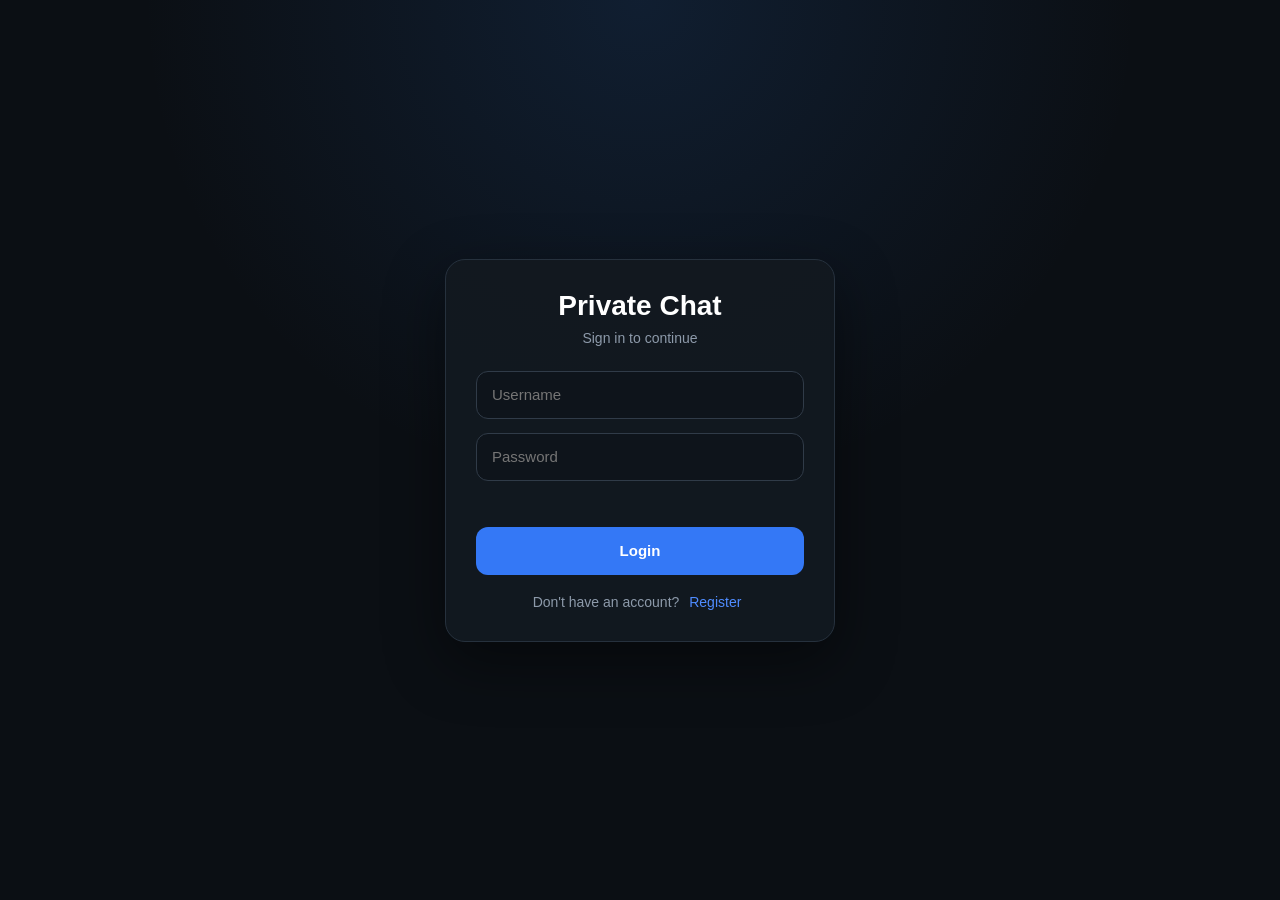
==== commit 96dbb1b2: "Update index.html" ====
--- a/public/index.html
+++ b/public/index.html
@@ -1,2284 +1,1685 @@
-<!DOCTYPE html><html lang="en"><head>  <meta charset="UTF-8"><meta  
-name="viewport"  
-content="width=device-width, initial-scale=1.0"  
-  
-«»  
-  
-  <title>Private Chat</title>  <link  
-    rel="stylesheet"  
-    href="/style.css"  
-  >  <style>  
-  
-    * {  
-      box-sizing: border-box;  
-    }  
-  
-    html,  
-    body {  
-      width: 100%;  
-      height: 100%;  
-      margin: 0;  
-      padding: 0;  
-      overflow: hidden;  
-    }  
-  
-    body {  
-      background: #0b0f14;  
-      color: #ffffff;  
-      font-family:  
-        -apple-system,  
-        BlinkMacSystemFont,  
-        "Segoe UI",  
-        Roboto,  
-        Arial,  
-        sans-serif;  
-    }  
-  
-    .hidden {  
-      display: none !important;  
-    }  
-  
-  
-    /* =====================================================  
-       APP  
-    ===================================================== */  
-  
-    #app {  
-      width: 100%;  
-      height: 100%;  
-      position: relative;  
-    }  
-  
-  
-    /* =====================================================  
-       AUTH  
-    ===================================================== */  
-  
-    .auth-screen {  
-      width: 100%;  
-      height: 100%;  
-  
-      display: flex;  
-      align-items: center;  
-      justify-content: center;  
-  
-      padding: 20px;  
-  
-      background:  
-        radial-gradient(  
-          circle at top,  
-          #18212d 0%,  
-          #0b0f14 55%,  
-          #070a0e 100%  
-        );  
-    }  
-  
-    .auth-card {  
-      width: 100%;  
-      max-width: 420px;  
-  
-      background: #111720;  
-  
-      border: 1px solid #222c38;  
-      border-radius: 20px;  
-  
-      padding: 28px;  
-  
-      box-shadow:  
-        0 20px 60px rgba(0, 0, 0, 0.45);  
-    }  
-  
-    .auth-card h1 {  
-      margin: 0 0 8px;  
-  
-      text-align: center;  
-  
-      font-size: 28px;  
-    }  
-  
-    .auth-card > p {  
-      margin: 0 0 24px;  
-  
-      text-align: center;  
-  
-      color: #8e9aaa;  
-  
-      font-size: 14px;  
-    }  
-  
-    .auth-form {  
-      display: flex;  
-      flex-direction: column;  
-  
-      gap: 14px;  
-    }  
-  
-    .auth-form input {  
-      width: 100%;  
-      height: 48px;  
-  
-      padding: 0 15px;  
-  
-      border-radius: 12px;  
-      border: 1px solid #2a3543;  
-  
-      background: #0b1017;  
-      color: #fff;  
-  
-      outline: none;  
-  
-      font-size: 15px;  
-    }  
-  
-    .auth-form input:focus {  
-      border-color: #4d8dff;  
-    }  
-  
-    .auth-form button[type="submit"] {  
-      height: 48px;  
-  
-      border: 0;  
-      border-radius: 12px;  
-  
-      background: #3978ff;  
-      color: #fff;  
-  
-      font-size: 15px;  
-      font-weight: 600;  
-  
-      cursor: pointer;  
-    }  
-  
-    .auth-form button[type="submit"]:active {  
-      transform: scale(0.98);  
-    }  
-  
-    .auth-switch {  
-      margin-top: 18px !important;  
-      margin-bottom: 0 !important;  
-    }  
-  
-    .auth-switch button {  
-      background: transparent;  
-      border: 0;  
-  
-      color: #5d95ff;  
-  
-      cursor: pointer;  
-  
-      font-size: 14px;  
-  
-      padding: 0;  
-    }  
-  
-    .auth-switch button:hover {  
-      color: #83adff;  
-    }  
-  
-    .auth-error {  
-      color: #ff6b6b !important;  
-  
-      margin: 0 !important;  
-  
-      text-align: left !important;  
-  
-      font-size: 13px !important;  
-    }  
-  
-  
-    /* =====================================================  
-       CHAT SCREEN  
-    ===================================================== */  
-  
-    .chat-screen {  
-      width: 100%;  
-      height: 100%;  
-  
-      display: flex;  
-  
-      background: #080c11;  
-    }  
-  
-    .chat-area {  
-      width: 100%;  
-      height: 100%;  
-  
-      min-width: 0;  
-  
-      display: flex;  
-      flex-direction: column;  
-  
-      position: relative;  
-    }  
-  
-  
-    /* =====================================================  
-       CHAT  
-    ===================================================== */  
-  
-    .active-chat {  
-      width: 100%;  
-      height: 100%;  
-  
-      min-height: 0;  
-  
-      display: flex;  
-      flex-direction: column;  
-  
-      background: #0b1016;  
-    }  
-  
-    .active-chat.hidden {  
-      display: none !important;  
-    }  
-  
-  
-    /* =====================================================  
-       CHAT HEADER  
-    ===================================================== */  
-  
-    .chat-header {  
-      width: 100%;  
-      min-height: 72px;  
-  
-      flex-shrink: 0;  
-  
-      display: flex;  
-      align-items: center;  
-      justify-content: space-between;  
-  
-      padding: 10px 16px;  
-  
-      background: #111821;  
-  
-      border-bottom: 1px solid #202a35;  
-    }  
-  
-    .chat-user {  
-      min-width: 0;  
-  
-      display: flex;  
-      align-items: center;  
-  
-      gap: 12px;  
-    }  
-  
-    .chat-user-info {  
-      min-width: 0;  
-    }  
-  
-    .chat-user-info h2 {  
-      margin: 0;  
-  
-      font-size: 16px;  
-      font-weight: 650;  
-  
-      color: #fff;  
-  
-      white-space: nowrap;  
-      overflow: hidden;  
-      text-overflow: ellipsis;  
-    }  
-  
-    .chat-user-info p {  
-      margin: 3px 0 0;  
-  
-      font-size: 12px;  
-  
-      color: #8490a0;  
-    }  
-  
-  
-    /* =====================================================  
-       AVATAR  
-    ===================================================== */  
-  
-    .avatar,  
-    .profile-avatar,  
-    .my-avatar {  
-      width: 44px;  
-      height: 44px;  
-  
-      min-width: 44px;  
-  
-      border-radius: 50%;  
-  
-      overflow: hidden;  
-  
-      background: #202a36;  
-  
-      display: flex;  
-      align-items: center;  
-      justify-content: center;  
-  
-      color: #fff;  
-  
-      font-weight: 700;  
-      font-size: 16px;  
-  
-      user-select: none;  
-  
-      position: relative;  
-    }  
-  
-    .avatar img,  
-    .profile-avatar img,  
-    .my-avatar img {  
-      width: 100%;  
-      height: 100%;  
-  
-      object-fit: cover;  
-  
-      display: block;  
-    }  
-  
-  
-    /* =====================================================  
-       GROUP HEADER  
-    ===================================================== */  
-  
-    .group-header {  
-      min-height: 76px;  
-    }  
-  
-    .group-header-right {  
-      display: flex;  
-      align-items: center;  
-  
-      gap: 8px;  
-  
-      margin-left: auto;  
-    }  
-  
-    .my-profile {  
-      display: flex;  
-      align-items: center;  
-  
-      gap: 9px;  
-  
-      min-width: 0;  
-  
-      padding: 4px 8px 4px 5px;  
-  
-      border-radius: 12px;  
-  
-      position: relative;  
-    }  
-  
-    .my-profile-info {  
-      min-width: 0;  
-  
-      max-width: 130px;  
-    }  
-  
-    .my-profile-name {  
-      display: block;  
-  
-      color: #fff;  
-  
-      font-size: 13px;  
-      font-weight: 600;  
-  
-      white-space: nowrap;  
-      overflow: hidden;  
-      text-overflow: ellipsis;  
-    }  
-  
-    .my-profile-label {  
-      display: block;  
-  
-      color: #778392;  
-  
-      font-size: 11px;  
-  
-      margin-top: 2px;  
-    }  
-  
-    .my-avatar {  
-      width: 42px;  
-      height: 42px;  
-  
-      min-width: 42px;  
-  
-      cursor: pointer;  
-  
-      border: 1px solid #344252;  
-    }  
-  
-  
-    /* =====================================================  
-       PROFILE NOTIFICATION BADGE  
-    ===================================================== */  
-  
-    #profileNotificationBadge {  
-      position: absolute;  
-  
-      top: -3px;  
-      right: -3px;  
-  
-      min-width: 19px;  
-      height: 19px;  
-  
-      padding: 0 5px;  
-  
-      border-radius: 20px;  
-  
-      background: #ff3b5c;  
-      color: #fff;  
-  
-      border: 2px solid #111821;  
-  
-      display: flex;  
-      align-items: center;  
-      justify-content: center;  
-  
-      font-size: 10px;  
-      font-weight: 700;  
-  
-      line-height: 1;  
-  
-      z-index: 5;  
-    }  
-  
-  
-    /* =====================================================  
-       HEADER BUTTONS  
-    ===================================================== */  
-  
-    .header-actions {  
-      display: flex;  
-      align-items: center;  
-  
-      gap: 6px;  
-    }  
-  
-    .icon-btn {  
-      width: 40px;  
-      height: 40px;  
-  
-      border: 0;  
-      border-radius: 11px;  
-  
-      background: #1a232e;  
-      color: #dce3ec;  
-  
-      display: flex;  
-      align-items: center;  
-      justify-content: center;  
-  
-      cursor: pointer;  
-  
-      font-size: 17px;  
-    }  
-  
-    .icon-btn:hover {  
-      background: #24303d;  
-    }  
-  
-    .icon-btn:active {  
-      transform: scale(0.95);  
-    }  
-  
-    .logout-btn {  
-      width: auto;  
-  
-      padding: 0 12px;  
-  
-      font-size: 13px;  
-      font-weight: 600;  
-  
-      color: #ff8585;  
-    }  
-  
-  
-    /* =====================================================  
-       MESSAGES  
-    ===================================================== */  
-  
-    .messages {  
-      flex: 1;  
-  
-      min-height: 0;  
-  
-      overflow-y: auto;  
-      overflow-x: hidden;  
-  
-      padding: 18px 18px 20px;  
-  
-      display: flex;  
-      flex-direction: column;  
-  
-      gap: 10px;  
-  
-      scrollbar-width: thin;  
-  
-      scrollbar-color:  
-        #2a3542  
-        transparent;  
-    }  
-  
-    .messages::-webkit-scrollbar {  
-      width: 6px;  
-    }  
-  
-    .messages::-webkit-scrollbar-track {  
-      background: transparent;  
-    }  
-  
-    .messages::-webkit-scrollbar-thumb {  
-      background: #2a3542;  
-  
-      border-radius: 10px;  
-    }  
-  
-  
-    /* =====================================================  
-       GROUP MESSAGE  
-    ===================================================== */  
-  
-    .group-message {  
-      width: 100%;  
-  
-      display: flex;  
-      align-items: flex-start;  
-  
-      gap: 9px;  
-    }  
-  
-    .group-message.mine {  
-      justify-content: flex-end;  
-    }  
-  
-    .group-message.mine .message-content {  
-      align-items: flex-end;  
-    }  
-  
-    .message-sender {  
-      display: flex;  
-  
-      flex-direction: column;  
-      align-items: center;  
-  
-      gap: 4px;  
-  
-      flex-shrink: 0;  
-    }  
-  
-    .message-sender .avatar {  
-      width: 38px;  
-      height: 38px;  
-  
-      min-width: 38px;  
-  
-      cursor: pointer;  
-  
-      border: 1px solid #2c3947;  
-    }  
-  
-    .message-sender-name {  
-      max-width: 90px;  
-  
-      color: #8793a2;  
-  
-      font-size: 10px;  
-  
-      white-space: nowrap;  
-      overflow: hidden;  
-      text-overflow: ellipsis;  
-  
-      cursor: pointer;  
-    }  
-  
-    .message-sender-name:hover {  
-      color: #5f98ff;  
-    }  
-  
-    .message-content {  
-      max-width: min(75%, 600px);  
-  
-      display: flex;  
-  
-      flex-direction: column;  
-      align-items: flex-start;  
-    }  
-  
-    .message-bubble {  
-      padding: 10px 13px;  
-  
-      border-radius: 15px;  
-  
-      background: #18212c;  
-  
-      color: #e9edf2;  
-  
-      font-size: 14px;  
-  
-      line-height: 1.45;  
-  
-      word-break: break-word;  
-  
-      white-space: pre-wrap;  
-    }  
-  
-    .mine .message-bubble {  
-      background: #2968e8;  
-  
-      color: #fff;  
-  
-      border-bottom-right-radius: 5px;  
-    }  
-  
-    .group-message:not(.mine) .message-bubble {  
-      border-top-left-radius: 5px;  
-    }  
-  
-    .message-time {  
-      margin-top: 4px;  
-  
-      padding: 0 3px;  
-  
-      color: #626e7d;  
-  
-      font-size: 10px;  
-    }  
-  
-  
-    /* =====================================================  
-       PRIVATE MESSAGE  
-    ===================================================== */  
-  
-    .private-message {  
-      width: 100%;  
-  
-      display: flex;  
-    }  
-  
-    .private-message.mine {  
-      justify-content: flex-end;  
-    }  
-  
-    .private-message .message-content {  
-      max-width: min(75%, 600px);  
-    }  
-  
-  
-    /* =====================================================  
-       EMPTY CHAT  
-    ===================================================== */  
-  
-    .empty-chat {  
-      width: 100%;  
-      height: 100%;  
-  
-      display: flex;  
-  
-      align-items: center;  
-      justify-content: center;  
-  
-      text-align: center;  
-  
-      color: #687585;  
-  
-      background: #0b1016;  
-    }  
-  
-    .empty-chat-inner {  
-      padding: 30px;  
-    }  
-  
-    .empty-chat-inner h2 {  
-      margin: 0 0 8px;  
-  
-      color: #d7dde5;  
-  
-      font-size: 20px;  
-    }  
-  
-    .empty-chat-inner p {  
-      margin: 0;  
-  
-      color: #6d7988;  
-  
-      font-size: 13px;  
-    }  
-  
-  
-    /* =====================================================  
-       MESSAGE COMPOSER  
-    ===================================================== */  
-  
-    .message-form {  
-      width: 100%;  
-  
-      flex-shrink: 0;  
-  
-      display: flex;  
-      align-items: center;  
-  
-      gap: 8px;  
-  
-      padding: 10px 12px;  
-  
-      background: #111821;  
-  
-      border-top: 1px solid #202a35;  
-    }  
-  
-    .message-input {  
-      flex: 1;  
-  
-      min-width: 0;  
-  
-      height: 46px;  
-  
-      padding: 0 15px;  
-  
-      border: 1px solid #293541;  
-  
-      border-radius: 14px;  
-  
-      background: #0b1017;  
-  
-      color: #fff;  
-  
-      outline: none;  
-  
-      font-size: 14px;  
-    }  
-  
-    .message-input:focus {  
-      border-color: #3978ff;  
-    }  
-  
-    .message-input::placeholder {  
-      color: #657180;  
-    }  
-  
-    .send-btn {  
-      width: 46px;  
-      height: 46px;  
-  
-      min-width: 46px;  
-  
-      border: 0;  
-      border-radius: 14px;  
-  
-      background: #3978ff;  
-      color: #fff;  
-  
-      cursor: pointer;  
-  
-      display: flex;  
-      align-items: center;  
-      justify-content: center;  
-  
-      font-size: 18px;  
-    }  
-  
-    .send-btn:active {  
-      transform: scale(0.95);  
-    }  
-  
-  
-    /* =====================================================  
-       PROFILE PANEL  
-    ===================================================== */  
-  
-    .profile-panel {  
-      position: fixed;  
-  
-      top: 80px;  
-      right: 16px;  
-  
-      width: 330px;  
-  
-      max-height:  
-        calc(100vh - 96px);  
-  
-      overflow-y: auto;  
-  
-      background: #111821;  
-  
-      border: 1px solid #293541;  
-  
-      border-radius: 16px;  
-  
-      padding: 18px;  
-  
-      box-shadow:  
-        0 20px 50px rgba(0, 0, 0, 0.45);  
-  
-      z-index: 100;  
-    }  
-  
-  
-    /* =====================================================  
-       PROFILE HEADER  
-    ===================================================== */  
-  
-    .profile-panel-header {  
-      display: flex;  
-      align-items: center;  
-  
-      gap: 12px;  
-  
-      padding-bottom: 15px;  
-  
-      border-bottom: 1px solid #202a35;  
-    }  
-  
-    .profile-panel-info {  
-      min-width: 0;  
-  
-      flex: 1;  
-    }  
-  
-    .profile-panel-info h3 {  
-      margin: 0;  
-  
-      color: #fff;  
-  
-      font-size: 16px;  
-    }  
-  
-    .profile-panel-info p {  
-      margin: 4px 0 0;  
-  
-      color: #7f8b99;  
-  
-      font-size: 12px;  
-    }  
-  
-  
-    /* =====================================================  
-       EDIT PROFILE  
-    ===================================================== */  
-  
-    .edit-profile-btn {  
-      width: 100%;  
-  
-      height: 44px;  
-  
-      margin-top: 14px;  
-  
-      border: 1px solid #334151;  
-  
-      border-radius: 11px;  
-  
-      background:  
-        linear-gradient(  
-          180deg,  
-          #1c2733,  
-          #17212b  
-        );  
-  
-      color: #e6edf5;  
-  
-      cursor: pointer;  
-  
-      font-size: 13px;  
-      font-weight: 600;  
-  
-      display: flex;  
-      align-items: center;  
-      justify-content: center;  
-  
-      gap: 8px;  
-    }  
-  
-    .edit-profile-btn:hover {  
-      background: #22303d;  
-  
-      border-color: #3a4a5d;  
-    }  
-  
-    .edit-profile-btn:active {  
-      transform: scale(0.98);  
-    }  
-  
-  
-    /* =====================================================  
-       PRIVATE INBOX  
-    ===================================================== */  
-  
-    .private-inbox {  
-      margin-top: 18px;  
-    }  
-  
-    .private-inbox-title {  
-      display: flex;  
-      align-items: center;  
-      justify-content: space-between;  
-  
-      margin-bottom: 10px;  
-    }  
-  
-    .private-inbox-title h4 {  
-      margin: 0;  
-  
-      color: #e8edf3;  
-  
-      font-size: 13px;  
-      font-weight: 650;  
-    }  
-  
-    .private-inbox-count {  
-      min-width: 20px;  
-      height: 20px;  
-  
-      padding: 0 6px;  
-  
-      border-radius: 20px;  
-  
-      background: #ff3b5c;  
-      color: #fff;  
-  
-      display: flex;  
-      align-items: center;  
-      justify-content: center;  
-  
-      font-size: 10px;  
-      font-weight: 700;  
-    }  
-  
-  
-    /* =====================================================  
-       PRIVATE USER LIST  
-    ===================================================== */  
-  
-    .private-user-list {  
-      display: flex;  
-      flex-direction: column;  
-  
-      gap: 6px;  
-  
-      max-height: 330px;  
-  
-      overflow-y: auto;  
-    }  
-  
-    .private-user-list::-webkit-scrollbar {  
-      width: 5px;  
-    }  
-  
-    .private-user-list::-webkit-scrollbar-track {  
-      background: transparent;  
-    }  
-  
-    .private-user-list::-webkit-scrollbar-thumb {  
-      background: #2a3542;  
-  
-      border-radius: 10px;  
-    }  
-  
-  
-    /* =====================================================  
-       PRIVATE USER ITEM  
-    ===================================================== */  
-  
-    .private-user-item {  
-      width: 100%;  
-  
-      min-height: 58px;  
-  
-      display: flex;  
-      align-items: center;  
-  
-      gap: 10px;  
-  
-      padding: 8px;  
-  
-      border: 1px solid transparent;  
-  
-      border-radius: 12px;  
-  
-      background: #151e28;  
-  
-      color: #fff;  
-  
-      cursor: pointer;  
-  
-      text-align: left;  
-  
-      transition:  
-        background 0.15s ease,  
-        border-color 0.15s ease;  
-    }  
-  
-    .private-user-item:hover {  
-      background: #1b2733;  
-  
-      border-color: #293846;  
-    }  
-  
-    .private-user-item:active {  
-      transform: scale(0.99);  
-    }  
-  
-  
-    /* =====================================================  
-       PRIVATE USER AVATAR  
-    ===================================================== */  
-  
-    .private-user-avatar {  
-      width: 40px;  
-      height: 40px;  
-  
-      min-width: 40px;  
-  
-      border-radius: 50%;  
-  
-      overflow: hidden;  
-  
-      background: #263341;  
-  
-      display: flex;  
-      align-items: center;  
-      justify-content: center;  
-  
-      color: #fff;  
-  
-      font-size: 14px;  
-      font-weight: 700;  
-  
-      position: relative;  
-    }  
-  
-    .private-user-avatar img {  
-      width: 100%;  
-      height: 100%;  
-  
-      object-fit: cover;  
-  
-      display: block;  
-    }  
-  
-  
-    /* =====================================================  
-       PRIVATE USER INFO  
-    ===================================================== */  
-  
-    .private-user-info {  
-      min-width: 0;  
-  
-      flex: 1;  
-    }  
-  
-    .private-user-name-row {  
-      display: flex;  
-      align-items: center;  
-  
-      gap: 6px;  
-  
-      min-width: 0;  
-    }  
-  
-    .private-user-name {  
-      min-width: 0;  
-  
-      color: #e9eef4;  
-  
-      font-size: 13px;  
-      font-weight: 600;  
-  
-      white-space: nowrap;  
-      overflow: hidden;  
-      text-overflow: ellipsis;  
-    }  
-  
-    .private-user-preview {  
-      margin-top: 3px;  
-  
-      color: #758292;  
-  
-      font-size: 11px;  
-  
-      white-space: nowrap;  
-      overflow: hidden;  
-      text-overflow: ellipsis;  
-    }  
-  
-  
-    /* =====================================================  
-       UNREAD BADGE  
-    ===================================================== */  
-  
-    .private-unread-badge {  
-      min-width: 20px;  
-      height: 20px;  
-  
-      padding: 0 6px;  
-  
-      border-radius: 20px;  
-  
-      background: #ff3b5c;  
-  
-      color: #fff;  
-  
-      display: flex;  
-      align-items: center;  
-      justify-content: center;  
-  
-      flex-shrink: 0;  
-  
-      font-size: 10px;  
-      font-weight: 700;  
-  
-      line-height: 1;  
-    }  
-  
-  
-    /* =====================================================  
-       INBOX EMPTY  
-    ===================================================== */  
-  
-    .private-inbox-empty {  
-      padding: 20px 10px;  
-  
-      text-align: center;  
-  
-      color: #697687;  
-  
-      font-size: 12px;  
-  
-      border: 1px dashed #293541;  
-  
-      border-radius: 11px;  
-    }  
-  
-  
-    /* =====================================================  
-       PROFILE ACTIONS  
-    ===================================================== */  
-  
-    .profile-panel-actions {  
-      display: flex;  
-      flex-direction: column;  
-  
-      gap: 8px;  
-  
-      margin-top: 16px;  
-  
-      padding-top: 14px;  
-  
-      border-top: 1px solid #202a35;  
-    }  
-  
-    .profile-panel-actions button {  
-      height: 42px;  
-  
-      border: 1px solid #293541;  
-  
-      border-radius: 10px;  
-  
-      background: #18212b;  
-  
-      color: #dce3ec;  
-  
-      cursor: pointer;  
-  
-      font-size: 13px;  
-    }  
-  
-    .profile-panel-actions button:hover {  
-      background: #202b37;  
-    }  
-  
-    .profile-panel-actions .danger {  
-      color: #ff7777;  
-    }  
-  
-  
-    /* =====================================================  
-       TOAST  
-    ===================================================== */  
-  
-    #toast {  
-      position: fixed;  
-  
-      left: 50%;  
-      bottom: 25px;  
-  
-      transform: translateX(-50%);  
-  
-      max-width: calc(100% - 30px);  
-  
-      padding: 10px 16px;  
-  
-      border-radius: 10px;  
-  
-      background: #1b2430;  
-  
-      border: 1px solid #303c4a;  
-  
-      color: #fff;  
-  
-      font-size: 13px;  
-  
-      box-shadow:  
-        0 10px 30px rgba(0, 0, 0, 0.4);  
-  
-      z-index: 9999;  
-    }  
-  
-  
-    /* =====================================================  
-       MOBILE  
-    ===================================================== */  
-  
-    @media (max-width: 700px) {  
-  
-      .chat-header {  
-        min-height: 64px;  
-  
-        padding: 8px 10px;  
-      }  
-  
-      .group-header {  
-        min-height: 68px;  
-      }  
-  
-      .chat-user {  
-        gap: 8px;  
-      }  
-  
-      .avatar {  
-        width: 40px;  
-        height: 40px;  
-  
-        min-width: 40px;  
-      }  
-  
-      .chat-user-info h2 {  
-        font-size: 14px;  
-      }  
-  
-      .chat-user-info p {  
-        font-size: 11px;  
-      }  
-  
-      .my-profile {  
-        padding: 3px;  
-      }  
-  
-      .my-profile-info {  
-        display: none;  
-      }  
-  
-      .my-avatar {  
-        width: 38px;  
-        height: 38px;  
-  
-        min-width: 38px;  
-      }  
-  
-      #profileNotificationBadge {  
-        top: -4px;  
-        right: -4px;  
-      }  
-  
-      .header-actions {  
-        gap: 4px;  
-      }  
-  
-      .icon-btn {  
-        width: 36px;  
-        height: 36px;  
-  
-        border-radius: 10px;  
-      }  
-  
-      .logout-btn {  
-        width: 36px;  
-  
-        padding: 0;  
-  
-        font-size: 0;  
-      }  
-  
-      .logout-btn::after {  
-        content: "↪";  
-  
-        font-size: 18px;  
-      }  
-  
-      .messages {  
-        padding: 14px 10px 16px;  
-      }  
-  
-      .message-content,  
-      .private-message .message-content {  
-        max-width: 82%;  
-      }  
-  
-      .message-sender .avatar {  
-        width: 34px;  
-        height: 34px;  
-  
-        min-width: 34px;  
-      }  
-  
-      .message-sender-name {  
-        max-width: 70px;  
-      }  
-  
-      .message-bubble {  
-        font-size: 13px;  
-  
-        padding: 9px 11px;  
-      }  
-  
-      .message-form {  
-        padding: 8px;  
-      }  
-  
-      .message-input {  
-        height: 44px;  
-      }  
-  
-      .send-btn {  
-        width: 44px;  
-        height: 44px;  
-  
-        min-width: 44px;  
-      }  
-  
-      .profile-panel {  
-        top: 70px;  
-        right: 10px;  
-  
-        width: calc(100% - 20px);  
-  
-        max-height:  
-          calc(100vh - 80px);  
-  
-        padding: 15px;  
-      }  
-  
-      .private-user-list {  
-        max-height: 270px;  
-      }  
-  
-      .auth-card {  
-        padding: 22px;  
-      }  
-  
-    }  
-  
-  
-    @media (max-width: 380px) {  
-  
-      .group-header-right {  
-        gap: 3px;  
-      }  
-  
-      .header-actions .icon-btn {  
-        width: 34px;  
-        height: 34px;  
-      }  
-  
-      .my-avatar {  
-        width: 35px;  
-        height: 35px;  
-  
-        min-width: 35px;  
-      }  
-  
-    }  
-  
-  </style></head><body><div id="app">  <!-- =====================================================  
-       AUTH  
-  ===================================================== -->  <section  
-    id="authScreen"  
-    class="auth-screen"  
-  ><!-- ===================================================  
-     LOGIN BOX  
-=================================================== -->  
-  
-<div  
-  id="loginBox"  
-  class="auth-card"  
->  
-  
-  <h1>Private Chat</h1>  
-  
-  <p>  
-    Sign in to continue  
-  </p>  
-  
-  
-  <form  
-    id="loginForm"  
-    class="auth-form"  
-  >  
-  
-    <input  
-      id="loginUsername"  
-      type="text"  
-      placeholder="Username"  
-      autocomplete="username"  
-      required  
-    >  
-  
-    <input  
-      id="loginPassword"  
-      type="password"  
-      placeholder="Password"  
-      autocomplete="current-password"  
-      required  
-    >  
-  
-    <p  
-      id="loginError"  
-      class="auth-error hidden"  
-    ></p>  
-  
-    <button  
-      type="submit"  
-    >  
-      Login  
-    </button>  
-  
-  </form>  
-  
-  
-  <p class="auth-switch">  
-  
-    Don't have an account?  
-  
-    <button  
-      id="showRegister"  
-      type="button"  
-    >  
-      Register  
-    </button>  
-  
-  </p>  
-  
-</div>  
-  
-  
-  
-<!-- ===================================================  
-     REGISTER BOX  
-=================================================== -->  
-  
-<div  
-  id="registerBox"  
-  class="auth-card hidden"  
->  
-  
-  <h1>  
-    Create Account  
-  </h1>  
-  
-  <p>  
-    Register a new account  
-  </p>  
-  
-  
-  <form  
-    id="registerForm"  
-    class="auth-form"  
-  >  
-  
-    <input  
-      id="registerUsername"  
-      type="text"  
-      placeholder="Username"  
-      autocomplete="username"  
-      minlength="3"  
-      required  
-    >  
-  
-    <input  
-      id="registerPassword"  
-      type="password"  
-      placeholder="Password"  
-      autocomplete="new-password"  
-      minlength="4"  
-      required  
-    >  
-  
-    <input  
-      id="registerPasswordConfirm"  
-      type="password"  
-      placeholder="Confirm password"  
-      autocomplete="new-password"  
-      minlength="4"  
-      required  
-    >  
-  
-    <p  
-      id="registerError"  
-      class="auth-error hidden"  
-    ></p>  
-  
-  
-    <button  
-      type="submit"  
-    >  
-      Register  
-    </button>  
-  
-  </form>  
-  
-  
-  <p class="auth-switch">  
-  
-    Already have an account?  
-  
-    <button  
-      id="showLogin"  
-      type="button"  
-    >  
-      Login  
-    </button>  
-  
-  </p>  
-  
-</div>  
-  
-  </section>  <!-- =====================================================  
-       CHAT SCREEN  
-  ===================================================== -->  <section  
-    id="chatScreen"  
-    class="chat-screen hidden"  
-  ><!-- ===================================================  
-     MAIN CHAT AREA  
-=================================================== -->  
-  
-<main class="chat-area">  
-  
-  
-  <!-- =================================================  
-       PUBLIC GROUP CHAT  
-  ================================================= -->  
-  
-  <section  
-    id="groupChat"  
-    class="active-chat"  
-  >  
-  
-  
-    <!-- GROUP HEADER -->  
-  
-    <header  
-      class="chat-header group-header"  
-    >  
-  
-  
-      <!-- LEFT : GROUP -->  
-  
-      <div class="chat-user">  
-  
-        <div  
-          id="groupAvatar"  
-          class="avatar"  
-        >  
-  
-          <span>  
-            G  
-          </span>  
-  
-        </div>  
-  
-  
-        <div class="chat-user-info">  
-  
-          <h2 id="groupChatName">  
-            Public Group Chat  
-          </h2>  
-  
-          <p id="groupChatStatus">  
-            Everyone  
-          </p>  
-  
-        </div>  
-  
-      </div>  
-  
-  
-  
-      <!-- RIGHT : MY PROFILE -->  
-  
-      <div  
-        class="group-header-right"  
-      >  
-  
-  
-        <!-- MY PROFILE -->  
-  
-        <div  
-          id="myProfile"  
-          class="my-profile"  
-        >  
-  
-  
-          <button  
-            id="myAvatarBtn"  
-            class="my-avatar"  
-            type="button"  
-            title="Profile"  
-          >  
-  
-            <img  
-              id="myAvatar"  
-              src=""  
-              alt=""  
-              class="hidden"  
-            >  
-  
-            <span  
-              id="myAvatarFallback"  
-            >  
-              U  
-            </span>  
-  
-  
-            <!-- =====================================  
-                 PROFILE NOTIFICATION  
-            ====================================== -->  
-  
-            <span  
-              id="profileNotificationBadge"  
-              class="hidden"  
-            >  
-              0  
-            </span>  
-  
-          </button>  
-  
-  
-          <div  
-            class="my-profile-info"  
-          >  
-  
-            <span  
-              id="myUsername"  
-              class="my-profile-name"  
-            >  
-              User  
-            </span>  
-  
-            <span  
-              class="my-profile-label"  
-            >  
-              You  
-            </span>  
-  
-          </div>  
-  
-        </div>  
-  
-  
-  
-        <!-- HEADER ACTIONS -->  
-  
-        <div  
-          class="header-actions"  
-        >  
-  
-          <button  
-            id="reloadGroupMessages"  
-            class="icon-btn"  
-            type="button"  
-            title="Refresh"  
-          >  
-            ↻  
-          </button>  
-  
-  
-          <button  
-            id="logoutBtn"  
-            class="icon-btn logout-btn"  
-            type="button"  
-            title="Logout"  
-          >  
-            Logout  
-          </button>  
-  
-        </div>  
-  
-      </div>  
-  
-    </header>  
-  
-  
-  
-    <!-- GROUP MESSAGES -->  
-  
-    <div  
-      id="groupMessages"  
-      class="messages"  
-    ></div>  
-  
-  
-  
-    <!-- GROUP MESSAGE FORM -->  
-  
-    <form  
-      id="groupMessageForm"  
-      class="message-form"  
-    >  
-  
-      <input  
-        id="groupMessageInput"  
-        class="message-input"  
-        type="text"  
-        placeholder="Write a message..."  
-        autocomplete="off"  
-      >  
-  
-      <button  
-        class="send-btn"  
-        type="submit"  
-        title="Send"  
-      >  
-        ➤  
-      </button>  
-  
-    </form>  
-  
-  </section>  
-  
-  
-  
-  <!-- =================================================  
-       PRIVATE CHAT  
-  ================================================= -->  
-  
-  <section  
-    id="privateChat"  
-    class="active-chat hidden"  
-  >  
-  
-  
-    <!-- PRIVATE HEADER -->  
-  
-    <header  
-      class="chat-header"  
-    >  
-  
-      <div  
-        class="chat-user"  
-      >  
-  
-        <button  
-          id="chatAvatar"  
-          class="avatar"  
-          type="button"  
-        >  
-  
-          <span  
-            id="chatAvatarFallback"  
-          >  
-            U  
-          </span>  
-  
-          <img  
-            id="chatAvatarImage"  
-            class="hidden"  
-            src=""  
-            alt=""  
-          >  
-  
-        </button>  
-  
-  
-        <div  
-          class="chat-user-info"  
-        >  
-  
-          <h2  
-            id="chatUsername"  
-          >  
-            User  
-          </h2>  
-  
-          <p  
-            id="chatStatus"  
-          >  
-            Private Chat  
-          </p>  
-  
-        </div>  
-  
-      </div>  
-  
-  
-      <div  
-        class="header-actions"  
-      >  
-  
-        <button  
-          id="reloadMessages"  
-          class="icon-btn"  
-          type="button"  
-          title="Refresh"  
-        >  
-          ↻  
-        </button>  
-  
-      </div>  
-  
-    </header>  
-  
-  
-  
-    <!-- PRIVATE MESSAGES -->  
-  
-    <div  
-      id="messagesBox"  
-      class="messages"  
-    ></div>  
-  
-  
-  
-    <!-- PRIVATE MESSAGE FORM -->  
-  
-    <form  
-      id="messageForm"  
-      class="message-form"  
-    >  
-  
-      <input  
-        id="messageInput"  
-        class="message-input"  
-        type="text"  
-        placeholder="Write a message..."  
-        autocomplete="off"  
-      >  
-  
-      <button  
-        class="send-btn"  
-        type="submit"  
-        title="Send"  
-      >  
-        ➤  
-      </button>  
-  
-    </form>  
-  
-  </section>  
-  
-  
-  
-  <!-- =================================================  
-       EMPTY CHAT  
-  ================================================= -->  
-  
-  <section  
-    id="emptyChat"  
-    class="empty-chat hidden"  
-  >  
-  
-    <div  
-      class="empty-chat-inner"  
-    >  
-  
-      <h2>  
-        Private Chat  
-      </h2>  
-  
-      <p>  
-        Select a user from Public Group Chat  
-      </p>  
-  
-    </div>  
-  
-  </section>  
-  
-</main>  
-  
-  
-  
-<!-- ===================================================  
-     PROFILE PANEL  
-=================================================== -->  
-  
-<div  
-  id="profilePanel"  
-  class="profile-panel hidden"  
->  
-  
-  
-  <!-- =================================================  
-       PROFILE HEADER  
-  ================================================= -->  
-  
-  <div  
-    class="profile-panel-header"  
-  >  
-  
-    <div  
-      id="profileAvatar"  
-      class="profile-avatar"  
-    >  
-  
-      <img  
-        id="profileAvatarImage"  
-        src=""  
-        alt=""  
-        class="hidden"  
-      >  
-  
-      <span  
-        id="profileAvatarFallback"  
-      >  
-        U  
-      </span>  
-  
-    </div>  
-  
-  
-    <div  
-      class="profile-panel-info"  
-    >  
-  
-      <h3  
-        id="profileUsername"  
-      >  
-        User  
-      </h3>  
-  
-      <p>  
-        Your profile  
-      </p>  
-  
-    </div>  
-  
-  </div>  
-  
-  
-  
-  <!-- =================================================  
-       EDIT PROFILE  
-       TOP OF PROFILE PANEL  
-  ================================================= -->  
-  
-  <button  
-    id="editProfileBtn"  
-    class="edit-profile-btn"  
-    type="button"  
-  >  
-  
-    <span>  
-      ✎  
-    </span>  
-  
-    <span>  
-      Edit Profile  
-    </span>  
-  
-  </button>  
-  
-  
-  
-  <!-- =================================================  
-       PRIVATE INBOX  
-  ================================================= -->  
-  
-  <div  
-    id="privateInbox"  
-    class="private-inbox"  
-  >  
-  
-  
-    <div  
-      class="private-inbox-title"  
-    >  
-  
-      <h4>  
-        Private Messages  
-      </h4>  
-  
-  
-      <span  
-        id="privateInboxCount"  
-        class="private-inbox-count hidden"  
-      >  
-        0  
-      </span>  
-  
-    </div>  
-  
-  
-  
-    <!-- ===============================================  
-         USERS WHO SENT PRIVATE MESSAGES  
-    ================================================ -->  
-  
-    <div  
-      id="privateUserList"  
-      class="private-user-list"  
-    >  
-  
-      <div  
-        id="privateInboxEmpty"  
-        class="private-inbox-empty"  
-      >  
-        No private messages yet.  
-      </div>  
-  
-    </div>  
-  
-  </div>  
-  
-  
-  
-  <!-- =================================================  
-       PROFILE PHOTO ACTIONS  
-  ================================================= -->  
-  
-  <div  
-    class="profile-panel-actions"  
-  >  
-  
-  
-    <label  
-      for="profilePhotoInput"  
-      style="  
-        height:42px;  
-        display:flex;  
-        align-items:center;  
-        justify-content:center;  
-        border:1px solid #293541;  
-        border-radius:10px;  
-        background:#18212b;  
-        color:#dce3ec;  
-        cursor:pointer;  
-        font-size:13px;  
-      "  
-    >  
-      Change Profile Photo  
-    </label>  
-  
-  
-    <input  
-      id="profilePhotoInput"  
-      type="file"  
-      accept="image/*"  
-      class="hidden"  
-    >  
-  
-  
-    <button  
-      id="removeProfilePhoto"  
-      type="button"  
-      class="danger"  
-    >  
-      Remove Profile Photo  
-    </button>  
-  
-  </div>  
-  
-</div>  
-  
-  </section>  <!-- =====================================================  
-       TOAST  
-  ===================================================== -->  <div  
-    id="toast"  
-    class="hidden"  
-  ></div></div><!-- =======================================================  
-     APP JAVASCRIPT  
-======================================================= --><script src="/app.js"></script><!-- =======================================================  
-     AUTH SWITCH FIX  
-       
-     This specifically switches the WHOLE login/register box.  
-======================================================= --><script>  
-  
-(function () {  
-  
-  function showLoginBox() {  
-  
-    const loginBox =  
-      document.getElementById("loginBox");  
-  
-    const registerBox =  
-      document.getElementById("registerBox");  
-  
-    const loginError =  
-      document.getElementById("loginError");  
-  
-    const registerError =  
-      document.getElementById("registerError");  
-  
-  
-    if (loginBox) {  
-  
-      loginBox.classList.remove(  
-        "hidden"  
-      );  
-    }  
-  
-  
-    if (registerBox) {  
-  
-      registerBox.classList.add(  
-        "hidden"  
-      );  
-    }  
-  
-  
-    if (loginError) {  
-  
-      loginError.classList.add(  
-        "hidden"  
-      );  
-  
-      loginError.textContent =  
-        "";  
-    }  
-  
-  
-    if (registerError) {  
-  
-      registerError.classList.add(  
-        "hidden"  
-      );  
-  
-      registerError.textContent =  
-        "";  
-    }  
-  
-  
-    const username =  
-      document.getElementById(  
-        "loginUsername"  
-      );  
-  
-  
-    if (username) {  
-  
-      setTimeout(  
-        function () {  
-  
-          username.focus();  
-  
-        },  
-        50  
-      );  
-    }  
-  
-  }  
-  
-  
-  function showRegisterBox() {  
-  
-    const loginBox =  
-      document.getElementById("loginBox");  
-  
-    const registerBox =  
-      document.getElementById("registerBox");  
-  
-    const loginError =  
-      document.getElementById("loginError");  
-  
-    const registerError =  
-      document.getElementById("registerError");  
-  
-  
-    if (loginBox) {  
-  
-      loginBox.classList.add(  
-        "hidden"  
-      );  
-    }  
-  
-  
-    if (registerBox) {  
-  
-      registerBox.classList.remove(  
-        "hidden"  
-      );  
-    }  
-  
-  
-    if (loginError) {  
-  
-      loginError.classList.add(  
-        "hidden"  
-      );  
-  
-      loginError.textContent =  
-        "";  
-    }  
-  
-  
-    if (registerError) {  
-  
-      registerError.classList.add(  
-        "hidden"  
-      );  
-  
-      registerError.textContent =  
-        "";  
-    }  
-  
-  
-    const username =  
-      document.getElementById(  
-        "registerUsername"  
-      );  
-  
-  
-    if (username) {  
-  
-      setTimeout(  
-        function () {  
-  
-          username.focus();  
-  
-        },  
-        50  
-      );  
-    }  
-  
-  }  
-  
-  
-  document.addEventListener(  
-    "click",  
-    function (event) {  
-  
-      const registerButton =  
-        event.target.closest(  
-          "#showRegister"  
-        );  
-  
-  
-      if (registerButton) {  
-  
-        event.preventDefault();  
-        event.stopPropagation();  
-  
-        showRegisterBox();  
-  
-        return;  
-      }  
-  
-  
-      const loginButton =  
-        event.target.closest(  
-          "#showLogin"  
-        );  
-  
-  
-      if (loginButton) {  
-  
-        event.preventDefault();  
-        event.stopPropagation();  
-  
-        showLoginBox();  
-  
-        return;  
-      }  
-  
-    },  
-    true  
-  );  
-  
-})();  
-  
-</script></body></html>
+<!DOCTYPE html>
+<html lang="en">
+
+<head>
+
+  <meta charset="UTF-8">
+
+  <meta
+    name="viewport"
+    content="width=device-width, initial-scale=1.0"
+  >
+
+  <title>Private Chat</title>
+
+  <link
+    rel="stylesheet"
+    href="/style.css"
+  >
+
+  <style>
+
+    * {
+      box-sizing: border-box;
+    }
+
+    html,
+    body {
+      margin: 0;
+      padding: 0;
+      width: 100%;
+      height: 100%;
+    }
+
+    body {
+      background: #0b0f14;
+      color: #ffffff;
+      font-family: Arial, Helvetica, sans-serif;
+      overflow: hidden;
+    }
+
+
+    /* =====================================================
+       APP
+    ===================================================== */
+
+    #app {
+      width: 100%;
+      height: 100%;
+      min-height: 100vh;
+    }
+
+
+    /* =====================================================
+       AUTH
+    ===================================================== */
+
+    #authScreen {
+      width: 100%;
+      height: 100%;
+      min-height: 100vh;
+
+      display: flex;
+      align-items: center;
+      justify-content: center;
+
+      padding: 20px;
+
+      background:
+        radial-gradient(
+          circle at top,
+          rgba(40, 100, 180, 0.18),
+          transparent 45%
+        ),
+        #0b0f14;
+    }
+
+    .auth-card {
+      width: 100%;
+      max-width: 390px;
+
+      padding: 30px;
+
+      background: rgba(18, 24, 32, 0.96);
+
+      border: 1px solid #26313d;
+
+      border-radius: 20px;
+
+      box-shadow:
+        0 20px 60px rgba(0, 0, 0, 0.45);
+    }
+
+    .auth-card h1 {
+      margin: 0 0 8px;
+
+      text-align: center;
+
+      font-size: 28px;
+      font-weight: 700;
+    }
+
+    .auth-subtitle {
+      margin: 0 0 25px;
+
+      text-align: center;
+
+      color: #8d9aaa;
+
+      font-size: 14px;
+    }
+
+    .auth-form {
+      display: flex;
+      flex-direction: column;
+
+      gap: 14px;
+    }
+
+    .auth-form input {
+      width: 100%;
+
+      height: 48px;
+
+      padding: 0 15px;
+
+      border: 1px solid #303b48;
+      border-radius: 12px;
+
+      outline: none;
+
+      background: #0e141b;
+
+      color: #fff;
+
+      font-size: 15px;
+    }
+
+    .auth-form input:focus {
+      border-color: #4f8cff;
+    }
+
+    .auth-form button {
+      width: 100%;
+
+      height: 48px;
+
+      border: none;
+      border-radius: 12px;
+
+      background: #3478f6;
+
+      color: #fff;
+
+      font-size: 15px;
+      font-weight: 600;
+
+      cursor: pointer;
+    }
+
+    .auth-form button:active {
+      transform: scale(0.99);
+    }
+
+    .auth-switch {
+      margin-top: 18px;
+
+      text-align: center;
+
+      color: #8d9aaa;
+
+      font-size: 14px;
+    }
+
+    .auth-switch button {
+      border: none;
+
+      background: transparent;
+
+      color: #4f8cff;
+
+      cursor: pointer;
+
+      font-size: 14px;
+    }
+
+    .auth-error {
+      min-height: 18px;
+
+      color: #ff5f6d;
+
+      font-size: 13px;
+
+      text-align: center;
+    }
+
+
+    /* =====================================================
+       CHAT SCREEN
+    ===================================================== */
+
+    #chatScreen {
+      display: none;
+
+      width: 100%;
+      height: 100%;
+      min-height: 100vh;
+
+      position: relative;
+    }
+
+    .chat-area {
+      width: 100%;
+      height: 100%;
+
+      display: flex;
+
+      background: #0b0f14;
+    }
+
+
+    /* =====================================================
+       GROUP CHAT
+    ===================================================== */
+
+    #groupChat {
+      width: 100%;
+      height: 100%;
+
+      display: flex;
+      flex-direction: column;
+
+      background: #0b0f14;
+    }
+
+    .group-header {
+      width: 100%;
+
+      min-height: 70px;
+
+      display: flex;
+      align-items: center;
+
+      gap: 12px;
+
+      padding: 10px 15px;
+
+      border-bottom: 1px solid #202933;
+
+      background: #10161e;
+    }
+
+    #groupAvatar {
+      width: 46px;
+      height: 46px;
+
+      flex-shrink: 0;
+
+      display: flex;
+      align-items: center;
+      justify-content: center;
+
+      border-radius: 50%;
+
+      background: #3478f6;
+
+      color: #fff;
+
+      font-size: 19px;
+      font-weight: 700;
+    }
+
+    .group-info {
+      min-width: 0;
+
+      flex: 1;
+    }
+
+    #groupChatName {
+      margin: 0;
+
+      color: #fff;
+
+      font-size: 16px;
+      font-weight: 600;
+    }
+
+    #groupChatStatus {
+      margin-top: 3px;
+
+      color: #7f8b99;
+
+      font-size: 12px;
+    }
+
+
+    /* =====================================================
+       MY PROFILE
+    ===================================================== */
+
+    #myProfile {
+      display: flex;
+      align-items: center;
+
+      gap: 8px;
+
+      margin-left: auto;
+    }
+
+    #myAvatarBtn {
+      width: 40px;
+      height: 40px;
+
+      padding: 0;
+
+      border: none;
+
+      border-radius: 50%;
+
+      background: transparent;
+
+      cursor: pointer;
+
+      overflow: hidden;
+    }
+
+    #myAvatar {
+      width: 100%;
+      height: 100%;
+
+      display: flex;
+      align-items: center;
+      justify-content: center;
+
+      position: relative;
+
+      border-radius: 50%;
+
+      background: #263343;
+    }
+
+    #myAvatar img {
+      width: 100%;
+      height: 100%;
+
+      object-fit: cover;
+
+      border-radius: 50%;
+    }
+
+    #myAvatarFallback {
+      width: 100%;
+      height: 100%;
+
+      display: flex;
+      align-items: center;
+      justify-content: center;
+
+      color: #fff;
+
+      font-size: 15px;
+      font-weight: 600;
+    }
+
+    #myUsername {
+      max-width: 110px;
+
+      overflow: hidden;
+
+      text-overflow: ellipsis;
+      white-space: nowrap;
+
+      color: #c8d0da;
+
+      font-size: 13px;
+    }
+
+
+    /* =====================================================
+       HEADER BUTTONS
+    ===================================================== */
+
+    .header-button {
+      width: 38px;
+      height: 38px;
+
+      display: flex;
+      align-items: center;
+      justify-content: center;
+
+      border: 1px solid #2a3542;
+      border-radius: 10px;
+
+      background: #151c25;
+
+      color: #b7c1cc;
+
+      cursor: pointer;
+
+      font-size: 16px;
+    }
+
+    .header-button:hover {
+      background: #1b2531;
+    }
+
+    #logoutBtn {
+      color: #ff707c;
+    }
+
+
+    /* =====================================================
+       GROUP MESSAGES
+    ===================================================== */
+
+    #groupMessages {
+      flex: 1;
+
+      min-height: 0;
+
+      overflow-y: auto;
+
+      padding: 18px 15px 10px;
+
+      display: flex;
+      flex-direction: column;
+
+      gap: 9px;
+    }
+
+    #groupMessages::-webkit-scrollbar,
+    #messagesBox::-webkit-scrollbar {
+      width: 5px;
+    }
+
+    #groupMessages::-webkit-scrollbar-thumb,
+    #messagesBox::-webkit-scrollbar-thumb {
+      background: #2b3541;
+
+      border-radius: 10px;
+    }
+
+    .group-message {
+      width: 100%;
+
+      display: flex;
+
+      gap: 9px;
+    }
+
+    .group-message-avatar {
+      width: 34px;
+      height: 34px;
+
+      flex-shrink: 0;
+
+      display: flex;
+      align-items: center;
+      justify-content: center;
+
+      border-radius: 50%;
+
+      background: #263343;
+
+      overflow: hidden;
+
+      color: #fff;
+
+      font-size: 12px;
+      font-weight: 600;
+    }
+
+    .group-message-avatar img {
+      width: 100%;
+      height: 100%;
+
+      object-fit: cover;
+    }
+
+    .group-message-content {
+      max-width: min(75%, 600px);
+    }
+
+    .group-message-username {
+      margin-bottom: 3px;
+
+      color: #7ea8ff;
+
+      font-size: 12px;
+      font-weight: 600;
+
+      cursor: pointer;
+    }
+
+    .group-message-text {
+      padding: 9px 12px;
+
+      border-radius: 12px;
+
+      background: #151c25;
+
+      color: #e8edf3;
+
+      font-size: 14px;
+
+      line-height: 1.45;
+
+      word-break: break-word;
+    }
+
+    .group-message-time {
+      margin-top: 3px;
+
+      color: #687483;
+
+      font-size: 10px;
+    }
+
+
+    /* =====================================================
+       GROUP MESSAGE FORM
+    ===================================================== */
+
+    #groupMessageForm {
+      width: 100%;
+
+      display: flex;
+
+      gap: 8px;
+
+      padding: 10px 12px;
+
+      border-top: 1px solid #202933;
+
+      background: #10161e;
+    }
+
+    #groupMessageInput {
+      flex: 1;
+
+      min-width: 0;
+
+      height: 46px;
+
+      padding: 0 14px;
+
+      border: 1px solid #2c3744;
+
+      border-radius: 12px;
+
+      outline: none;
+
+      background: #0d131a;
+
+      color: #fff;
+
+      font-size: 14px;
+    }
+
+    #groupMessageInput:focus {
+      border-color: #4f8cff;
+    }
+
+    #groupMessageForm button {
+      width: 46px;
+      height: 46px;
+
+      flex-shrink: 0;
+
+      border: none;
+
+      border-radius: 12px;
+
+      background: #3478f6;
+
+      color: #fff;
+
+      cursor: pointer;
+
+      font-size: 17px;
+    }
+
+
+    /* =====================================================
+       PRIVATE CHAT
+    ===================================================== */
+
+    #privateChat {
+      width: 100%;
+      height: 100%;
+
+      display: none;
+      flex-direction: column;
+
+      background: #0b0f14;
+    }
+
+    .private-header {
+      min-height: 70px;
+
+      display: flex;
+      align-items: center;
+
+      gap: 11px;
+
+      padding: 10px 15px;
+
+      border-bottom: 1px solid #202933;
+
+      background: #10161e;
+    }
+
+    #chatAvatar {
+      width: 46px;
+      height: 46px;
+
+      flex-shrink: 0;
+
+      display: flex;
+      align-items: center;
+      justify-content: center;
+
+      position: relative;
+
+      border-radius: 50%;
+
+      background: #263343;
+
+      overflow: hidden;
+    }
+
+    #chatAvatarFallback {
+      width: 100%;
+      height: 100%;
+
+      display: flex;
+      align-items: center;
+      justify-content: center;
+
+      color: #fff;
+
+      font-size: 17px;
+      font-weight: 600;
+    }
+
+    #chatAvatarImage {
+      width: 100%;
+      height: 100%;
+
+      display: none;
+
+      object-fit: cover;
+
+      border-radius: 50%;
+    }
+
+    .private-user-info {
+      flex: 1;
+
+      min-width: 0;
+    }
+
+    #chatUsername {
+      margin: 0;
+
+      overflow: hidden;
+
+      text-overflow: ellipsis;
+      white-space: nowrap;
+
+      color: #fff;
+
+      font-size: 16px;
+      font-weight: 600;
+    }
+
+    #chatStatus {
+      margin-top: 3px;
+
+      color: #7f8b99;
+
+      font-size: 12px;
+    }
+
+
+    /* =====================================================
+       PRIVATE MESSAGES
+    ===================================================== */
+
+    #messagesBox {
+      flex: 1;
+
+      min-height: 0;
+
+      overflow-y: auto;
+
+      padding: 18px 15px;
+
+      display: flex;
+      flex-direction: column;
+
+      gap: 8px;
+    }
+
+    .message {
+      max-width: 78%;
+
+      display: flex;
+      flex-direction: column;
+    }
+
+    .message.sent {
+      align-self: flex-end;
+
+      align-items: flex-end;
+    }
+
+    .message.received {
+      align-self: flex-start;
+
+      align-items: flex-start;
+    }
+
+    .message-bubble {
+      padding: 9px 12px;
+
+      border-radius: 13px;
+
+      color: #fff;
+
+      font-size: 14px;
+
+      line-height: 1.45;
+
+      word-break: break-word;
+    }
+
+    .message.sent .message-bubble {
+      background: #3478f6;
+
+      border-bottom-right-radius: 4px;
+    }
+
+    .message.received .message-bubble {
+      background: #18212c;
+
+      border-bottom-left-radius: 4px;
+    }
+
+    .message-time {
+      margin-top: 3px;
+
+      color: #687483;
+
+      font-size: 10px;
+    }
+
+
+    /* =====================================================
+       PRIVATE MESSAGE FORM
+    ===================================================== */
+
+    #messageForm {
+      width: 100%;
+
+      display: flex;
+
+      gap: 8px;
+
+      padding: 10px 12px;
+
+      border-top: 1px solid #202933;
+
+      background: #10161e;
+    }
+
+    #messageInput {
+      flex: 1;
+
+      min-width: 0;
+
+      height: 46px;
+
+      padding: 0 14px;
+
+      border: 1px solid #2c3744;
+
+      border-radius: 12px;
+
+      outline: none;
+
+      background: #0d131a;
+
+      color: #fff;
+
+      font-size: 14px;
+    }
+
+    #messageInput:focus {
+      border-color: #4f8cff;
+    }
+
+    #messageForm button {
+      width: 46px;
+      height: 46px;
+
+      flex-shrink: 0;
+
+      border: none;
+
+      border-radius: 12px;
+
+      background: #3478f6;
+
+      color: #fff;
+
+      cursor: pointer;
+
+      font-size: 17px;
+    }
+
+
+    /* =====================================================
+       EMPTY CHAT
+    ===================================================== */
+
+    #emptyChat {
+      width: 100%;
+      height: 100%;
+
+      display: flex;
+
+      align-items: center;
+      justify-content: center;
+
+      padding: 25px;
+
+      background: #0b0f14;
+    }
+
+    .empty-chat-content {
+      text-align: center;
+
+      color: #687483;
+    }
+
+    .empty-chat-content h2 {
+      margin: 0 0 8px;
+
+      color: #b9c3cf;
+
+      font-size: 20px;
+    }
+
+    .empty-chat-content p {
+      margin: 0;
+
+      font-size: 13px;
+    }
+
+
+    /* =====================================================
+       PROFILE PANEL
+    ===================================================== */
+
+    #profilePanel {
+      position: fixed;
+
+      top: 0;
+      right: 0;
+
+      width: min(360px, 100%);
+
+      height: 100%;
+
+      display: none;
+
+      flex-direction: column;
+
+      z-index: 100;
+
+      background: #10161e;
+
+      border-left: 1px solid #27313c;
+
+      box-shadow:
+        -20px 0 50px rgba(0, 0, 0, 0.35);
+    }
+
+    .profile-header {
+      height: 65px;
+
+      display: flex;
+      align-items: center;
+
+      padding: 0 15px;
+
+      border-bottom: 1px solid #202933;
+    }
+
+    .profile-header h3 {
+      margin: 0;
+
+      font-size: 17px;
+    }
+
+    .profile-close {
+      width: 36px;
+      height: 36px;
+
+      margin-left: auto;
+
+      border: none;
+
+      border-radius: 9px;
+
+      background: #19212b;
+
+      color: #fff;
+
+      cursor: pointer;
+
+      font-size: 18px;
+    }
+
+    .profile-body {
+      padding: 25px 18px;
+    }
+
+    #profileAvatar {
+      width: 110px;
+      height: 110px;
+
+      margin: 0 auto 18px;
+
+      display: flex;
+      align-items: center;
+      justify-content: center;
+
+      border-radius: 50%;
+
+      background: #263343;
+
+      overflow: hidden;
+    }
+
+    #profileAvatarImage {
+      width: 100%;
+      height: 100%;
+
+      display: none;
+
+      object-fit: cover;
+
+      border-radius: 50%;
+    }
+
+    #profileAvatarFallback {
+      width: 100%;
+      height: 100%;
+
+      display: flex;
+      align-items: center;
+      justify-content: center;
+
+      color: #fff;
+
+      font-size: 36px;
+      font-weight: 600;
+    }
+
+    #profileUsername {
+      margin: 0 0 20px;
+
+      text-align: center;
+
+      color: #fff;
+
+      font-size: 18px;
+      font-weight: 600;
+    }
+
+    .profile-action {
+      width: 100%;
+
+      height: 45px;
+
+      margin-bottom: 10px;
+
+      border: 1px solid #2c3744;
+
+      border-radius: 11px;
+
+      background: #151d26;
+
+      color: #dce3eb;
+
+      cursor: pointer;
+
+      font-size: 14px;
+    }
+
+    .profile-action:hover {
+      background: #1b2530;
+    }
+
+    #removeProfilePhoto {
+      color: #ff6874;
+
+      border-color: #3b2529;
+    }
+
+    #profilePhotoInput {
+      display: none;
+    }
+
+
+    /* =====================================================
+       TOAST
+    ===================================================== */
+
+    #toast {
+      position: fixed;
+
+      left: 50%;
+      bottom: 25px;
+
+      transform: translateX(-50%) translateY(20px);
+
+      z-index: 500;
+
+      min-width: 180px;
+      max-width: calc(100% - 30px);
+
+      padding: 11px 16px;
+
+      border: 1px solid #2b3540;
+
+      border-radius: 10px;
+
+      background: #18212b;
+
+      color: #fff;
+
+      text-align: center;
+
+      font-size: 13px;
+
+      opacity: 0;
+      pointer-events: none;
+
+      transition:
+        opacity 0.2s ease,
+        transform 0.2s ease;
+    }
+
+    #toast.show {
+      opacity: 1;
+
+      transform: translateX(-50%) translateY(0);
+    }
+
+
+    /* =====================================================
+       MOBILE
+    ===================================================== */
+
+    @media (max-width: 600px) {
+
+      .auth-card {
+        padding: 24px 20px;
+
+        border-radius: 17px;
+      }
+
+      .group-header,
+      .private-header {
+        min-height: 62px;
+
+        padding: 8px 10px;
+      }
+
+      #groupAvatar,
+      #chatAvatar {
+        width: 42px;
+        height: 42px;
+      }
+
+      #myUsername {
+        display: none;
+      }
+
+      .header-button {
+        width: 35px;
+        height: 35px;
+      }
+
+      #groupMessages,
+      #messagesBox {
+        padding-left: 10px;
+        padding-right: 10px;
+      }
+
+      .group-message-content {
+        max-width: 82%;
+      }
+
+      .message {
+        max-width: 85%;
+      }
+
+      #profilePanel {
+        width: 100%;
+      }
+
+    }
+
+  </style>
+
+</head>
+
+
+<body>
+
+<div id="app">
+
+
+  <!-- =====================================================
+       AUTH SCREEN
+  ===================================================== -->
+
+  <div id="authScreen">
+
+    <div class="auth-card">
+
+
+      <!-- =================================================
+           LOGIN
+      ================================================= -->
+
+      <div id="loginBox">
+
+        <h1>Private Chat</h1>
+
+        <p class="auth-subtitle">
+          Sign in to continue
+        </p>
+
+        <form
+          id="loginForm"
+          class="auth-form"
+        >
+
+          <input
+            id="loginUsername"
+            type="text"
+            placeholder="Username"
+            autocomplete="username"
+            required
+          >
+
+          <input
+            id="loginPassword"
+            type="password"
+            placeholder="Password"
+            autocomplete="current-password"
+            required
+          >
+
+          <div
+            id="loginError"
+            class="auth-error"
+          ></div>
+
+          <button type="submit">
+            Login
+          </button>
+
+        </form>
+
+
+        <div class="auth-switch">
+
+          Don't have an account?
+
+          <button
+            type="button"
+            id="showRegister"
+          >
+            Register
+          </button>
+
+        </div>
+
+      </div>
+
+
+      <!-- =================================================
+           REGISTER
+      ================================================= -->
+
+      <div
+        id="registerBox"
+        style="display:none;"
+      >
+
+        <h1>Create Account</h1>
+
+        <p class="auth-subtitle">
+          Create your Private Chat account
+        </p>
+
+        <form
+          id="registerForm"
+          class="auth-form"
+        >
+
+          <input
+            id="registerUsername"
+            type="text"
+            placeholder="Username"
+            autocomplete="username"
+            required
+          >
+
+          <input
+            id="registerPassword"
+            type="password"
+            placeholder="Password"
+            autocomplete="new-password"
+            required
+          >
+
+          <input
+            id="registerPasswordConfirm"
+            type="password"
+            placeholder="Confirm Password"
+            autocomplete="new-password"
+            required
+          >
+
+          <div
+            id="registerError"
+            class="auth-error"
+          ></div>
+
+          <button type="submit">
+            Register
+          </button>
+
+        </form>
+
+
+        <div class="auth-switch">
+
+          Already have an account?
+
+          <button
+            type="button"
+            id="showLogin"
+          >
+            Login
+          </button>
+
+        </div>
+
+      </div>
+
+
+    </div>
+
+  </div>
+
+
+
+  <!-- =====================================================
+       CHAT SCREEN
+  ===================================================== -->
+
+  <div id="chatScreen">
+
+
+    <div class="chat-area">
+
+
+      <!-- =================================================
+           PUBLIC GROUP CHAT
+      ================================================= -->
+
+      <section id="groupChat">
+
+
+        <!-- GROUP HEADER -->
+
+        <header class="group-header">
+
+
+          <div id="groupAvatar">
+            G
+          </div>
+
+
+          <div class="group-info">
+
+            <div id="groupChatName">
+              Public Group Chat
+            </div>
+
+            <div id="groupChatStatus">
+              Everyone
+            </div>
+
+          </div>
+
+
+          <!-- MY PROFILE -->
+
+          <div id="myProfile">
+
+            <button
+              type="button"
+              id="myAvatarBtn"
+              title="Profile"
+            >
+
+              <div id="myAvatar">
+
+                <img
+                  id="myAvatarImage"
+                  alt=""
+                  style="display:none;"
+                >
+
+                <div id="myAvatarFallback">
+                  U
+                </div>
+
+              </div>
+
+            </button>
+
+
+            <div id="myUsername">
+              User
+            </div>
+
+          </div>
+
+
+          <!-- RELOAD -->
+
+          <button
+            type="button"
+            id="reloadGroupMessages"
+            class="header-button"
+            title="Reload"
+          >
+            ↻
+          </button>
+
+
+          <!-- LOGOUT -->
+
+          <button
+            type="button"
+            id="logoutBtn"
+            class="header-button"
+            title="Logout"
+          >
+            ⎋
+          </button>
+
+
+        </header>
+
+
+
+        <!-- GROUP MESSAGES -->
+
+        <div id="groupMessages"></div>
+
+
+
+        <!-- GROUP MESSAGE FORM -->
+
+        <form id="groupMessageForm">
+
+          <input
+            id="groupMessageInput"
+            type="text"
+            placeholder="Write a message..."
+            autocomplete="off"
+            maxlength="2000"
+          >
+
+          <button
+            type="submit"
+            title="Send"
+          >
+            ➤
+          </button>
+
+        </form>
+
+
+      </section>
+
+
+
+      <!-- =================================================
+           PRIVATE CHAT
+      ================================================= -->
+
+      <section id="privateChat">
+
+
+        <!-- PRIVATE HEADER -->
+
+        <header class="private-header">
+
+
+          <div id="chatAvatar">
+
+            <div id="chatAvatarFallback">
+              U
+            </div>
+
+            <img
+              id="chatAvatarImage"
+              alt=""
+            >
+
+          </div>
+
+
+          <div class="private-user-info">
+
+            <div id="chatUsername">
+              Private Chat
+            </div>
+
+            <div id="chatStatus">
+              Private
+            </div>
+
+          </div>
+
+
+          <button
+            type="button"
+            id="reloadMessages"
+            class="header-button"
+            title="Reload"
+          >
+            ↻
+          </button>
+
+
+        </header>
+
+
+
+        <!-- PRIVATE MESSAGES -->
+
+        <div id="messagesBox"></div>
+
+
+
+        <!-- PRIVATE MESSAGE FORM -->
+
+        <form id="messageForm">
+
+          <input
+            id="messageInput"
+            type="text"
+            placeholder="Write a message..."
+            autocomplete="off"
+            maxlength="2000"
+          >
+
+          <button
+            type="submit"
+            title="Send"
+          >
+            ➤
+          </button>
+
+        </form>
+
+
+      </section>
+
+
+
+      <!-- =================================================
+           EMPTY CHAT
+      ================================================= -->
+
+      <section id="emptyChat">
+
+        <div class="empty-chat-content">
+
+          <h2>Private Chat</h2>
+
+          <p>
+            Select a user to start a private conversation.
+          </p>
+
+        </div>
+
+      </section>
+
+
+    </div>
+
+
+  </div>
+
+
+
+  <!-- =====================================================
+       PROFILE PANEL
+  ===================================================== -->
+
+  <aside id="profilePanel">
+
+
+    <div class="profile-header">
+
+      <h3>
+        My Profile
+      </h3>
+
+
+      <button
+        type="button"
+        class="profile-close"
+        id="closeProfilePanel"
+      >
+        ×
+      </button>
+
+    </div>
+
+
+
+    <div class="profile-body">
+
+
+      <div id="profileAvatar">
+
+        <img
+          id="profileAvatarImage"
+          alt=""
+        >
+
+        <div id="profileAvatarFallback">
+          U
+        </div>
+
+      </div>
+
+
+      <div id="profileUsername">
+        User
+      </div>
+
+
+      <input
+        id="profilePhotoInput"
+        type="file"
+        accept="image/*"
+      >
+
+
+      <button
+        type="button"
+        id="changeProfilePhoto"
+        class="profile-action"
+      >
+        Change Profile Photo
+      </button>
+
+
+      <button
+        type="button"
+        id="removeProfilePhoto"
+        class="profile-action"
+      >
+        Remove Profile Photo
+      </button>
+
+
+    </div>
+
+
+  </aside>
+
+
+
+  <!-- =====================================================
+       TOAST
+  ===================================================== -->
+
+  <div id="toast"></div>
+
+
+</div>
+
+
+
+<!-- =====================================================
+     APP JS
+===================================================== -->
+
+<script src="/app.js"></script>
+
+
+
+<!-- =====================================================
+     AUTH SWITCH
+===================================================== -->
+
+<script>
+
+(function () {
+
+  const showRegister =
+    document.getElementById("showRegister");
+
+  const showLogin =
+    document.getElementById("showLogin");
+
+  const loginBox =
+    document.getElementById("loginBox");
+
+  const registerBox =
+    document.getElementById("registerBox");
+
+
+  if (showRegister) {
+
+    showRegister.addEventListener(
+      "click",
+      function (event) {
+
+        event.preventDefault();
+        event.stopPropagation();
+
+        loginBox.style.display = "none";
+        registerBox.style.display = "block";
+
+      },
+      true
+    );
+
+  }
+
+
+  if (showLogin) {
+
+    showLogin.addEventListener(
+      "click",
+      function (event) {
+
+        event.preventDefault();
+        event.stopPropagation();
+
+        registerBox.style.display = "none";
+        loginBox.style.display = "block";
+
+      },
+      true
+    );
+
+  }
+
+
+})();
+
+</script>
+
+
+</body>
+
+</html>
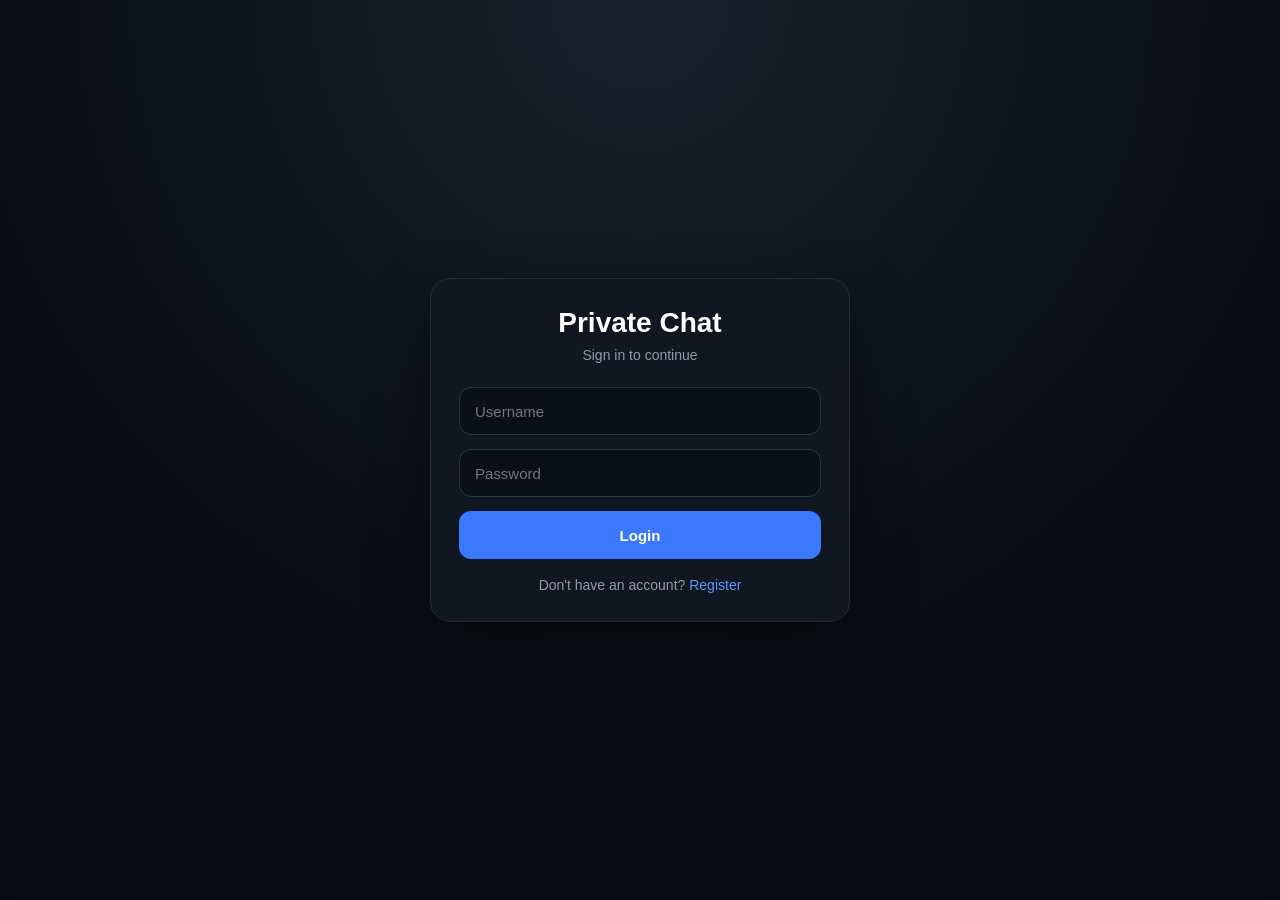
==== commit 3934f64a: "Update index.html" ====
--- a/public/index.html
+++ b/public/index.html
@@ -25,17 +25,27 @@
 
     html,
     body {
+      width: 100%;
+      height: 100%;
       margin: 0;
       padding: 0;
-      width: 100%;
-      height: 100%;
+      overflow: hidden;
     }
 
     body {
       background: #0b0f14;
       color: #ffffff;
-      font-family: Arial, Helvetica, sans-serif;
-      overflow: hidden;
+      font-family:
+        -apple-system,
+        BlinkMacSystemFont,
+        "Segoe UI",
+        Roboto,
+        Arial,
+        sans-serif;
+    }
+
+    .hidden {
+      display: none !important;
     }
 
 
@@ -46,7 +56,7 @@
     #app {
       width: 100%;
       height: 100%;
-      min-height: 100vh;
+      position: relative;
     }
 
 
@@ -54,10 +64,9 @@
        AUTH
     ===================================================== */
 
-    #authScreen {
+    .auth-screen {
       width: 100%;
       height: 100%;
-      min-height: 100vh;
 
       display: flex;
       align-items: center;
@@ -68,87 +77,88 @@
       background:
         radial-gradient(
           circle at top,
-          rgba(40, 100, 180, 0.18),
-          transparent 45%
-        ),
-        #0b0f14;
-    }
+          #18212d 0%,
+          #0b0f14 55%,
+          #070a0e 100%
+        );
+    }
+
 
     .auth-card {
       width: 100%;
-      max-width: 390px;
-
-      padding: 30px;
-
-      background: rgba(18, 24, 32, 0.96);
-
-      border: 1px solid #26313d;
-
+      max-width: 420px;
+
+      background: #111720;
+
+      border: 1px solid #222c38;
       border-radius: 20px;
+
+      padding: 28px;
 
       box-shadow:
         0 20px 60px rgba(0, 0, 0, 0.45);
     }
 
+
     .auth-card h1 {
       margin: 0 0 8px;
 
       text-align: center;
 
       font-size: 28px;
-      font-weight: 700;
-    }
-
-    .auth-subtitle {
-      margin: 0 0 25px;
+    }
+
+
+    .auth-card > p {
+      margin: 0 0 24px;
 
       text-align: center;
 
-      color: #8d9aaa;
+      color: #8e9aaa;
 
       font-size: 14px;
     }
 
+
     .auth-form {
       display: flex;
       flex-direction: column;
 
       gap: 14px;
     }
+
 
     .auth-form input {
       width: 100%;
-
       height: 48px;
 
       padding: 0 15px;
 
-      border: 1px solid #303b48;
       border-radius: 12px;
 
+      border: 1px solid #2a3543;
+
+      background: #0b1017;
+      color: #fff;
+
       outline: none;
 
-      background: #0e141b;
-
-      color: #fff;
-
       font-size: 15px;
     }
 
+
     .auth-form input:focus {
-      border-color: #4f8cff;
-    }
-
-    .auth-form button {
-      width: 100%;
-
+      border-color: #4d8dff;
+    }
+
+
+    .auth-form button[type="submit"] {
       height: 48px;
 
-      border: none;
+      border: 0;
       border-radius: 12px;
 
-      background: #3478f6;
-
+      background: #3978ff;
       color: #fff;
 
       font-size: 15px;
@@ -157,40 +167,45 @@
       cursor: pointer;
     }
 
-    .auth-form button:active {
-      transform: scale(0.99);
-    }
+
+    .auth-form button[type="submit"]:active {
+      transform: scale(0.98);
+    }
+
 
     .auth-switch {
-      margin-top: 18px;
-
-      text-align: center;
-
-      color: #8d9aaa;
+      margin-top: 18px !important;
+      margin-bottom: 0 !important;
+    }
+
+
+    .auth-switch button {
+      background: transparent;
+      border: 0;
+
+      color: #5d95ff;
+
+      cursor: pointer;
 
       font-size: 14px;
-    }
-
-    .auth-switch button {
-      border: none;
-
-      background: transparent;
-
-      color: #4f8cff;
-
-      cursor: pointer;
-
-      font-size: 14px;
-    }
+
+      padding: 0;
+    }
+
+
+    .auth-switch button:hover {
+      color: #83adff;
+    }
+
 
     .auth-error {
-      min-height: 18px;
-
-      color: #ff5f6d;
-
-      font-size: 13px;
-
-      text-align: center;
+      color: #ff6b6b !important;
+
+      margin: 0 !important;
+
+      text-align: left !important;
+
+      font-size: 13px !important;
     }
 
 
@@ -198,180 +213,230 @@
        CHAT SCREEN
     ===================================================== */
 
-    #chatScreen {
-      display: none;
-
+    .chat-screen {
       width: 100%;
       height: 100%;
-      min-height: 100vh;
-
-      position: relative;
-    }
+
+      display: flex;
+
+      background: #080c11;
+    }
+
 
     .chat-area {
       width: 100%;
       height: 100%;
 
-      display: flex;
-
-      background: #0b0f14;
+      min-width: 0;
+
+      display: flex;
+      flex-direction: column;
+
+      position: relative;
     }
 
 
     /* =====================================================
-       GROUP CHAT
+       CHAT
     ===================================================== */
 
-    #groupChat {
+    .active-chat {
       width: 100%;
       height: 100%;
 
+      min-height: 0;
+
       display: flex;
       flex-direction: column;
 
-      background: #0b0f14;
-    }
-
-    .group-header {
+      background: #0b1016;
+    }
+
+
+    .active-chat.hidden {
+      display: none !important;
+    }
+
+
+    /* =====================================================
+       CHAT HEADER
+    ===================================================== */
+
+    .chat-header {
       width: 100%;
-
-      min-height: 70px;
+      min-height: 72px;
+
+      flex-shrink: 0;
 
       display: flex;
       align-items: center;
+      justify-content: space-between;
+
+      padding: 10px 16px;
+
+      background: #111821;
+
+      border-bottom: 1px solid #202a35;
+    }
+
+
+    .chat-user {
+      min-width: 0;
+
+      display: flex;
+      align-items: center;
 
       gap: 12px;
-
-      padding: 10px 15px;
-
-      border-bottom: 1px solid #202933;
-
-      background: #10161e;
-    }
-
-    #groupAvatar {
-      width: 46px;
-      height: 46px;
-
-      flex-shrink: 0;
+    }
+
+
+    .chat-user-info {
+      min-width: 0;
+    }
+
+
+    .chat-user-info h2 {
+      margin: 0;
+
+      font-size: 16px;
+      font-weight: 650;
+
+      color: #fff;
+
+      white-space: nowrap;
+      overflow: hidden;
+      text-overflow: ellipsis;
+    }
+
+
+    .chat-user-info p {
+      margin: 3px 0 0;
+
+      font-size: 12px;
+
+      color: #8490a0;
+    }
+
+
+    /* =====================================================
+       AVATAR
+    ===================================================== */
+
+    .avatar,
+    .profile-avatar,
+    .my-avatar {
+      width: 44px;
+      height: 44px;
+
+      min-width: 44px;
+
+      border-radius: 50%;
+
+      overflow: hidden;
+
+      background: #202a36;
 
       display: flex;
       align-items: center;
       justify-content: center;
 
-      border-radius: 50%;
-
-      background: #3478f6;
-
       color: #fff;
 
-      font-size: 19px;
       font-weight: 700;
-    }
-
-    .group-info {
-      min-width: 0;
-
-      flex: 1;
-    }
-
-    #groupChatName {
-      margin: 0;
-
-      color: #fff;
-
       font-size: 16px;
-      font-weight: 600;
-    }
-
-    #groupChatStatus {
-      margin-top: 3px;
-
-      color: #7f8b99;
-
-      font-size: 12px;
-    }
-
-
-    /* =====================================================
-       MY PROFILE
-    ===================================================== */
-
-    #myProfile {
-      display: flex;
-      align-items: center;
-
-      gap: 8px;
-
-      margin-left: auto;
-    }
-
-    #myAvatarBtn {
-      width: 40px;
-      height: 40px;
-
-      padding: 0;
-
-      border: none;
-
-      border-radius: 50%;
-
-      background: transparent;
-
-      cursor: pointer;
-
-      overflow: hidden;
-    }
-
-    #myAvatar {
+
+      user-select: none;
+    }
+
+
+    .avatar img,
+    .profile-avatar img,
+    .my-avatar img {
       width: 100%;
       height: 100%;
 
+      object-fit: cover;
+
+      display: block;
+    }
+
+
+    /* =====================================================
+       GROUP HEADER
+    ===================================================== */
+
+    .group-header {
+      min-height: 76px;
+    }
+
+
+    .group-header-right {
       display: flex;
       align-items: center;
-      justify-content: center;
+
+      gap: 8px;
+
+      margin-left: auto;
+    }
+
+
+    .my-profile {
+      display: flex;
+      align-items: center;
+
+      gap: 9px;
+
+      min-width: 0;
+
+      padding: 4px 8px 4px 5px;
+
+      border-radius: 12px;
+    }
+
+
+    .my-profile-info {
+      min-width: 0;
+
+      max-width: 130px;
+    }
+
+
+    .my-profile-name {
+      display: block;
+
+      color: #fff;
+
+      font-size: 13px;
+      font-weight: 600;
+
+      white-space: nowrap;
+      overflow: hidden;
+      text-overflow: ellipsis;
+    }
+
+
+    .my-profile-label {
+      display: block;
+
+      color: #778392;
+
+      font-size: 11px;
+
+      margin-top: 2px;
+    }
+
+
+    .my-avatar {
+      width: 42px;
+      height: 42px;
+
+      min-width: 42px;
+
+      cursor: pointer;
+
+      border: 1px solid #344252;
 
       position: relative;
-
-      border-radius: 50%;
-
-      background: #263343;
-    }
-
-    #myAvatar img {
-      width: 100%;
-      height: 100%;
-
-      object-fit: cover;
-
-      border-radius: 50%;
-    }
-
-    #myAvatarFallback {
-      width: 100%;
-      height: 100%;
-
-      display: flex;
-      align-items: center;
-      justify-content: center;
-
-      color: #fff;
-
-      font-size: 15px;
-      font-weight: 600;
-    }
-
-    #myUsername {
-      max-width: 110px;
-
-      overflow: hidden;
-
-      text-overflow: ellipsis;
-      white-space: nowrap;
-
-      color: #c8d0da;
-
-      font-size: 13px;
     }
 
 
@@ -379,443 +444,243 @@
        HEADER BUTTONS
     ===================================================== */
 
-    .header-button {
+    .header-actions {
+      display: flex;
+      align-items: center;
+
+      gap: 6px;
+    }
+
+
+    .icon-btn {
+      width: 40px;
+      height: 40px;
+
+      border: 0;
+      border-radius: 11px;
+
+      background: #1a232e;
+      color: #dce3ec;
+
+      display: flex;
+      align-items: center;
+      justify-content: center;
+
+      cursor: pointer;
+
+      font-size: 17px;
+    }
+
+
+    .icon-btn:hover {
+      background: #24303d;
+    }
+
+
+    .icon-btn:active {
+      transform: scale(0.95);
+    }
+
+
+    .logout-btn {
+      width: auto;
+
+      padding: 0 12px;
+
+      font-size: 13px;
+      font-weight: 600;
+
+      color: #ff8585;
+    }
+
+
+    /* =====================================================
+       MESSAGES
+    ===================================================== */
+
+    .messages {
+      flex: 1;
+
+      min-height: 0;
+
+      overflow-y: auto;
+      overflow-x: hidden;
+
+      padding: 18px 18px 20px;
+
+      display: flex;
+      flex-direction: column;
+
+      gap: 10px;
+
+      scrollbar-width: thin;
+
+      scrollbar-color:
+        #2a3542
+        transparent;
+    }
+
+
+    .messages::-webkit-scrollbar {
+      width: 6px;
+    }
+
+
+    .messages::-webkit-scrollbar-track {
+      background: transparent;
+    }
+
+
+    .messages::-webkit-scrollbar-thumb {
+      background: #2a3542;
+
+      border-radius: 10px;
+    }
+
+
+    /* =====================================================
+       GROUP MESSAGE
+    ===================================================== */
+
+    .group-message {
+      width: 100%;
+
+      display: flex;
+      align-items: flex-start;
+
+      gap: 9px;
+    }
+
+
+    .group-message.mine {
+      justify-content: flex-end;
+    }
+
+
+    .group-message.mine .message-content {
+      align-items: flex-end;
+    }
+
+
+    .message-sender {
+      display: flex;
+      flex-direction: column;
+
+      align-items: center;
+
+      gap: 4px;
+
+      flex-shrink: 0;
+    }
+
+
+    .message-sender .avatar {
       width: 38px;
       height: 38px;
 
-      display: flex;
-      align-items: center;
-      justify-content: center;
-
-      border: 1px solid #2a3542;
-      border-radius: 10px;
-
-      background: #151c25;
-
-      color: #b7c1cc;
+      min-width: 38px;
 
       cursor: pointer;
 
-      font-size: 16px;
-    }
-
-    .header-button:hover {
-      background: #1b2531;
-    }
-
-    #logoutBtn {
-      color: #ff707c;
+      border: 1px solid #2c3947;
+    }
+
+
+    .message-sender-name {
+      max-width: 90px;
+
+      color: #8793a2;
+
+      font-size: 10px;
+
+      white-space: nowrap;
+
+      overflow: hidden;
+
+      text-overflow: ellipsis;
+
+      cursor: pointer;
+    }
+
+
+    .message-sender-name:hover {
+      color: #5f98ff;
+    }
+
+
+    .message-content {
+      max-width: min(75%, 600px);
+
+      display: flex;
+
+      flex-direction: column;
+
+      align-items: flex-start;
+    }
+
+
+    .message-bubble {
+      padding: 10px 13px;
+
+      border-radius: 15px;
+
+      background: #18212c;
+
+      color: #e9edf2;
+
+      font-size: 14px;
+
+      line-height: 1.45;
+
+      word-break: break-word;
+
+      white-space: pre-wrap;
+    }
+
+
+    .mine .message-bubble {
+      background: #2968e8;
+
+      color: #fff;
+
+      border-bottom-right-radius: 5px;
+    }
+
+
+    .group-message:not(.mine) .message-bubble {
+      border-top-left-radius: 5px;
+    }
+
+
+    .message-time {
+      margin-top: 4px;
+
+      padding: 0 3px;
+
+      color: #626e7d;
+
+      font-size: 10px;
     }
 
 
     /* =====================================================
-       GROUP MESSAGES
+       PRIVATE MESSAGE
     ===================================================== */
 
-    #groupMessages {
-      flex: 1;
-
-      min-height: 0;
-
-      overflow-y: auto;
-
-      padding: 18px 15px 10px;
-
-      display: flex;
-      flex-direction: column;
-
-      gap: 9px;
-    }
-
-    #groupMessages::-webkit-scrollbar,
-    #messagesBox::-webkit-scrollbar {
-      width: 5px;
-    }
-
-    #groupMessages::-webkit-scrollbar-thumb,
-    #messagesBox::-webkit-scrollbar-thumb {
-      background: #2b3541;
-
-      border-radius: 10px;
-    }
-
-    .group-message {
+    .private-message {
       width: 100%;
 
       display: flex;
-
-      gap: 9px;
-    }
-
-    .group-message-avatar {
-      width: 34px;
-      height: 34px;
-
-      flex-shrink: 0;
-
-      display: flex;
-      align-items: center;
-      justify-content: center;
-
-      border-radius: 50%;
-
-      background: #263343;
-
-      overflow: hidden;
-
-      color: #fff;
-
-      font-size: 12px;
-      font-weight: 600;
-    }
-
-    .group-message-avatar img {
-      width: 100%;
-      height: 100%;
-
-      object-fit: cover;
-    }
-
-    .group-message-content {
+    }
+
+
+    .private-message.mine {
+      justify-content: flex-end;
+    }
+
+
+    .private-message .message-content {
       max-width: min(75%, 600px);
-    }
-
-    .group-message-username {
-      margin-bottom: 3px;
-
-      color: #7ea8ff;
-
-      font-size: 12px;
-      font-weight: 600;
-
-      cursor: pointer;
-    }
-
-    .group-message-text {
-      padding: 9px 12px;
-
-      border-radius: 12px;
-
-      background: #151c25;
-
-      color: #e8edf3;
-
-      font-size: 14px;
-
-      line-height: 1.45;
-
-      word-break: break-word;
-    }
-
-    .group-message-time {
-      margin-top: 3px;
-
-      color: #687483;
-
-      font-size: 10px;
-    }
-
-
-    /* =====================================================
-       GROUP MESSAGE FORM
-    ===================================================== */
-
-    #groupMessageForm {
-      width: 100%;
-
-      display: flex;
-
-      gap: 8px;
-
-      padding: 10px 12px;
-
-      border-top: 1px solid #202933;
-
-      background: #10161e;
-    }
-
-    #groupMessageInput {
-      flex: 1;
-
-      min-width: 0;
-
-      height: 46px;
-
-      padding: 0 14px;
-
-      border: 1px solid #2c3744;
-
-      border-radius: 12px;
-
-      outline: none;
-
-      background: #0d131a;
-
-      color: #fff;
-
-      font-size: 14px;
-    }
-
-    #groupMessageInput:focus {
-      border-color: #4f8cff;
-    }
-
-    #groupMessageForm button {
-      width: 46px;
-      height: 46px;
-
-      flex-shrink: 0;
-
-      border: none;
-
-      border-radius: 12px;
-
-      background: #3478f6;
-
-      color: #fff;
-
-      cursor: pointer;
-
-      font-size: 17px;
-    }
-
-
-    /* =====================================================
-       PRIVATE CHAT
-    ===================================================== */
-
-    #privateChat {
-      width: 100%;
-      height: 100%;
-
-      display: none;
-      flex-direction: column;
-
-      background: #0b0f14;
-    }
-
-    .private-header {
-      min-height: 70px;
-
-      display: flex;
-      align-items: center;
-
-      gap: 11px;
-
-      padding: 10px 15px;
-
-      border-bottom: 1px solid #202933;
-
-      background: #10161e;
-    }
-
-    #chatAvatar {
-      width: 46px;
-      height: 46px;
-
-      flex-shrink: 0;
-
-      display: flex;
-      align-items: center;
-      justify-content: center;
-
-      position: relative;
-
-      border-radius: 50%;
-
-      background: #263343;
-
-      overflow: hidden;
-    }
-
-    #chatAvatarFallback {
-      width: 100%;
-      height: 100%;
-
-      display: flex;
-      align-items: center;
-      justify-content: center;
-
-      color: #fff;
-
-      font-size: 17px;
-      font-weight: 600;
-    }
-
-    #chatAvatarImage {
-      width: 100%;
-      height: 100%;
-
-      display: none;
-
-      object-fit: cover;
-
-      border-radius: 50%;
-    }
-
-    .private-user-info {
-      flex: 1;
-
-      min-width: 0;
-    }
-
-    #chatUsername {
-      margin: 0;
-
-      overflow: hidden;
-
-      text-overflow: ellipsis;
-      white-space: nowrap;
-
-      color: #fff;
-
-      font-size: 16px;
-      font-weight: 600;
-    }
-
-    #chatStatus {
-      margin-top: 3px;
-
-      color: #7f8b99;
-
-      font-size: 12px;
-    }
-
-
-    /* =====================================================
-       PRIVATE MESSAGES
-    ===================================================== */
-
-    #messagesBox {
-      flex: 1;
-
-      min-height: 0;
-
-      overflow-y: auto;
-
-      padding: 18px 15px;
-
-      display: flex;
-      flex-direction: column;
-
-      gap: 8px;
-    }
-
-    .message {
-      max-width: 78%;
-
-      display: flex;
-      flex-direction: column;
-    }
-
-    .message.sent {
-      align-self: flex-end;
-
-      align-items: flex-end;
-    }
-
-    .message.received {
-      align-self: flex-start;
-
-      align-items: flex-start;
-    }
-
-    .message-bubble {
-      padding: 9px 12px;
-
-      border-radius: 13px;
-
-      color: #fff;
-
-      font-size: 14px;
-
-      line-height: 1.45;
-
-      word-break: break-word;
-    }
-
-    .message.sent .message-bubble {
-      background: #3478f6;
-
-      border-bottom-right-radius: 4px;
-    }
-
-    .message.received .message-bubble {
-      background: #18212c;
-
-      border-bottom-left-radius: 4px;
-    }
-
-    .message-time {
-      margin-top: 3px;
-
-      color: #687483;
-
-      font-size: 10px;
-    }
-
-
-    /* =====================================================
-       PRIVATE MESSAGE FORM
-    ===================================================== */
-
-    #messageForm {
-      width: 100%;
-
-      display: flex;
-
-      gap: 8px;
-
-      padding: 10px 12px;
-
-      border-top: 1px solid #202933;
-
-      background: #10161e;
-    }
-
-    #messageInput {
-      flex: 1;
-
-      min-width: 0;
-
-      height: 46px;
-
-      padding: 0 14px;
-
-      border: 1px solid #2c3744;
-
-      border-radius: 12px;
-
-      outline: none;
-
-      background: #0d131a;
-
-      color: #fff;
-
-      font-size: 14px;
-    }
-
-    #messageInput:focus {
-      border-color: #4f8cff;
-    }
-
-    #messageForm button {
-      width: 46px;
-      height: 46px;
-
-      flex-shrink: 0;
-
-      border: none;
-
-      border-radius: 12px;
-
-      background: #3478f6;
-
-      color: #fff;
-
-      cursor: pointer;
-
-      font-size: 17px;
     }
 
 
@@ -823,7 +688,7 @@
        EMPTY CHAT
     ===================================================== */
 
-    #emptyChat {
+    .empty-chat {
       width: 100%;
       height: 100%;
 
@@ -832,29 +697,120 @@
       align-items: center;
       justify-content: center;
 
-      padding: 25px;
-
-      background: #0b0f14;
-    }
-
-    .empty-chat-content {
       text-align: center;
 
-      color: #687483;
-    }
-
-    .empty-chat-content h2 {
+      color: #687585;
+
+      background: #0b1016;
+    }
+
+
+    .empty-chat-inner {
+      padding: 30px;
+    }
+
+
+    .empty-chat-inner h2 {
       margin: 0 0 8px;
 
-      color: #b9c3cf;
+      color: #d7dde5;
 
       font-size: 20px;
     }
 
-    .empty-chat-content p {
+
+    .empty-chat-inner p {
       margin: 0;
 
+      color: #6d7988;
+
       font-size: 13px;
+    }
+
+
+    /* =====================================================
+       MESSAGE COMPOSER
+    ===================================================== */
+
+    .message-form {
+      width: 100%;
+
+      flex-shrink: 0;
+
+      display: flex;
+
+      align-items: center;
+
+      gap: 8px;
+
+      padding: 10px 12px;
+
+      background: #111821;
+
+      border-top: 1px solid #202a35;
+    }
+
+
+    .message-input {
+      flex: 1;
+
+      min-width: 0;
+
+      height: 46px;
+
+      padding: 0 15px;
+
+      border: 1px solid #293541;
+
+      border-radius: 14px;
+
+      background: #0b1017;
+
+      color: #fff;
+
+      outline: none;
+
+      font-size: 14px;
+    }
+
+
+    .message-input:focus {
+      border-color: #3978ff;
+    }
+
+
+    .message-input::placeholder {
+      color: #657180;
+    }
+
+
+    .send-btn {
+      width: 46px;
+      height: 46px;
+
+      min-width: 46px;
+
+      border: 0;
+
+      border-radius: 14px;
+
+      background: #3978ff;
+
+      color: #fff;
+
+      cursor: pointer;
+
+      display: flex;
+
+      align-items: center;
+      justify-content: center;
+
+      font-size: 18px;
+    }
+
+
+    .send-btn:active {
+      transform: scale(0.95);
     }
 
 
@@ -862,155 +818,300 @@
        PROFILE PANEL
     ===================================================== */
 
-    #profilePanel {
+    .profile-panel {
       position: fixed;
 
-      top: 0;
-      right: 0;
-
-      width: min(360px, 100%);
-
-      height: 100%;
-
-      display: none;
+      top: 80px;
+      right: 16px;
+
+      width: 290px;
+
+      max-height: calc(100vh - 95px);
+
+      overflow-y: auto;
+
+      background: #111821;
+
+      border: 1px solid #293541;
+
+      border-radius: 16px;
+
+      padding: 18px;
+
+      box-shadow:
+        0 20px 50px rgba(0, 0, 0, 0.45);
+
+      z-index: 100;
+    }
+
+
+    .profile-panel-header {
+      display: flex;
+
+      align-items: center;
+
+      gap: 12px;
+    }
+
+
+    .profile-panel-info {
+      min-width: 0;
+    }
+
+
+    .profile-panel-info h3 {
+      margin: 0;
+
+      color: #fff;
+
+      font-size: 16px;
+    }
+
+
+    .profile-panel-info p {
+      margin: 4px 0 0;
+
+      color: #7f8b99;
+
+      font-size: 12px;
+    }
+
+
+    .profile-panel-actions {
+      display: flex;
 
       flex-direction: column;
 
-      z-index: 100;
-
-      background: #10161e;
-
-      border-left: 1px solid #27313c;
-
-      box-shadow:
-        -20px 0 50px rgba(0, 0, 0, 0.35);
-    }
-
-    .profile-header {
-      height: 65px;
-
-      display: flex;
+      gap: 8px;
+
+      margin-top: 18px;
+    }
+
+
+    .profile-panel-actions button {
+      height: 42px;
+
+      border: 1px solid #293541;
+
+      border-radius: 10px;
+
+      background: #18212b;
+
+      color: #dce3ec;
+
+      cursor: pointer;
+
+      font-size: 13px;
+    }
+
+
+    .profile-panel-actions button:hover {
+      background: #202b37;
+    }
+
+
+    .profile-panel-actions .danger {
+      color: #ff7777;
+    }
+
+
+    /* =====================================================
+       PRIVATE INBOX
+    ===================================================== */
+
+    .private-inbox {
+      width: 100%;
+
+      margin-top: 18px;
+
+      padding-top: 16px;
+
+      border-top: 1px solid #25303c;
+    }
+
+
+    .private-inbox-title {
+      margin-bottom: 10px;
+
+      color: #dce3ec;
+
+      font-size: 13px;
+
+      font-weight: 650;
+    }
+
+
+    .private-inbox-empty {
+      padding: 12px 4px;
+
+      color: #697585;
+
+      font-size: 12px;
+
+      text-align: center;
+    }
+
+
+    .private-inbox-item {
+      width: 100%;
+
+      display: flex;
+
       align-items: center;
 
-      padding: 0 15px;
-
-      border-bottom: 1px solid #202933;
-    }
-
-    .profile-header h3 {
-      margin: 0;
-
-      font-size: 17px;
-    }
-
-    .profile-close {
-      width: 36px;
-      height: 36px;
-
-      margin-left: auto;
-
-      border: none;
-
-      border-radius: 9px;
-
-      background: #19212b;
+      gap: 9px;
+
+      padding: 9px;
+
+      margin: 0 0 5px;
+
+      border: 0;
+
+      border-radius: 11px;
+
+      background: transparent;
 
       color: #fff;
 
+      text-align: left;
+
       cursor: pointer;
-
-      font-size: 18px;
-    }
-
-    .profile-body {
-      padding: 25px 18px;
-    }
-
-    #profileAvatar {
-      width: 110px;
-      height: 110px;
-
-      margin: 0 auto 18px;
-
-      display: flex;
+    }
+
+
+    .private-inbox-item:hover {
+      background: #1a2430;
+    }
+
+
+    .private-inbox-avatar {
+      width: 38px;
+      height: 38px;
+
+      min-width: 38px;
+
+      border-radius: 50%;
+
+      overflow: hidden;
+
+      display: flex;
+
       align-items: center;
+
       justify-content: center;
 
-      border-radius: 50%;
-
-      background: #263343;
-
-      overflow: hidden;
-    }
-
-    #profileAvatarImage {
+      background: #202a36;
+
+      color: #fff;
+
+      font-size: 14px;
+
+      font-weight: 700;
+    }
+
+
+    .private-inbox-avatar img {
       width: 100%;
       height: 100%;
 
-      display: none;
-
       object-fit: cover;
-
-      border-radius: 50%;
-    }
-
-    #profileAvatarFallback {
-      width: 100%;
-      height: 100%;
-
-      display: flex;
+    }
+
+
+    .private-inbox-info {
+      min-width: 0;
+
+      flex: 1;
+    }
+
+
+    .private-inbox-username {
+      color: #e9edf2;
+
+      font-size: 13px;
+
+      font-weight: 600;
+
+      white-space: nowrap;
+
+      overflow: hidden;
+
+      text-overflow: ellipsis;
+    }
+
+
+    .private-inbox-preview {
+      margin-top: 2px;
+
+      color: #758191;
+
+      font-size: 11px;
+
+      white-space: nowrap;
+
+      overflow: hidden;
+
+      text-overflow: ellipsis;
+    }
+
+
+    .private-inbox-right {
+      display: flex;
+
+      flex-direction: column;
+
+      align-items: flex-end;
+
+      justify-content: center;
+
+      gap: 3px;
+
+      flex-shrink: 0;
+    }
+
+
+    .private-inbox-badge,
+    .profile-unread-badge {
+      min-width: 18px;
+
+      height: 18px;
+
+      padding: 0 5px;
+
+      border-radius: 9px;
+
+      display: inline-flex;
+
       align-items: center;
+
       justify-content: center;
 
+      background: #3978ff;
+
       color: #fff;
 
-      font-size: 36px;
-      font-weight: 600;
-    }
-
-    #profileUsername {
-      margin: 0 0 20px;
-
-      text-align: center;
-
-      color: #fff;
-
-      font-size: 18px;
-      font-weight: 600;
-    }
-
-    .profile-action {
-      width: 100%;
-
-      height: 45px;
-
-      margin-bottom: 10px;
-
-      border: 1px solid #2c3744;
-
-      border-radius: 11px;
-
-      background: #151d26;
-
-      color: #dce3eb;
-
-      cursor: pointer;
-
-      font-size: 14px;
-    }
-
-    .profile-action:hover {
-      background: #1b2530;
-    }
-
-    #removeProfilePhoto {
-      color: #ff6874;
-
-      border-color: #3b2529;
-    }
-
-    #profilePhotoInput {
-      display: none;
+      font-size: 10px;
+
+      font-weight: 700;
+    }
+
+
+    .private-inbox-time {
+      color: #5f6b7a;
+
+      font-size: 9px;
+    }
+
+
+    .profile-unread-badge {
+      position: absolute;
+
+      top: -2px;
+      right: -2px;
+
+      border: 2px solid #111821;
+
+      z-index: 2;
     }
 
 
@@ -1022,41 +1123,29 @@
       position: fixed;
 
       left: 50%;
+
       bottom: 25px;
 
-      transform: translateX(-50%) translateY(20px);
-
-      z-index: 500;
-
-      min-width: 180px;
+      transform: translateX(-50%);
+
       max-width: calc(100% - 30px);
 
-      padding: 11px 16px;
-
-      border: 1px solid #2b3540;
+      padding: 10px 16px;
 
       border-radius: 10px;
 
-      background: #18212b;
+      background: #1b2430;
+
+      border: 1px solid #303c4a;
 
       color: #fff;
 
-      text-align: center;
-
       font-size: 13px;
 
-      opacity: 0;
-      pointer-events: none;
-
-      transition:
-        opacity 0.2s ease,
-        transform 0.2s ease;
-    }
-
-    #toast.show {
-      opacity: 1;
-
-      transform: translateX(-50%) translateY(0);
+      box-shadow:
+        0 10px 30px rgba(0, 0, 0, 0.4);
+
+      z-index: 9999;
     }
 
 
@@ -1064,52 +1153,172 @@
        MOBILE
     ===================================================== */
 
-    @media (max-width: 600px) {
+    @media (max-width: 700px) {
+
+      .chat-header {
+        min-height: 64px;
+
+        padding: 8px 10px;
+      }
+
+
+      .group-header {
+        min-height: 68px;
+      }
+
+
+      .chat-user {
+        gap: 8px;
+      }
+
+
+      .avatar {
+        width: 40px;
+        height: 40px;
+
+        min-width: 40px;
+      }
+
+
+      .chat-user-info h2 {
+        font-size: 14px;
+      }
+
+
+      .chat-user-info p {
+        font-size: 11px;
+      }
+
+
+      .my-profile {
+        padding: 3px;
+      }
+
+
+      .my-profile-info {
+        display: none;
+      }
+
+
+      .my-avatar {
+        width: 38px;
+        height: 38px;
+
+        min-width: 38px;
+      }
+
+
+      .header-actions {
+        gap: 4px;
+      }
+
+
+      .icon-btn {
+        width: 36px;
+        height: 36px;
+
+        border-radius: 10px;
+      }
+
+
+      .logout-btn {
+        width: 36px;
+
+        padding: 0;
+
+        font-size: 0;
+      }
+
+
+      .logout-btn::after {
+        content: "↪";
+
+        font-size: 18px;
+      }
+
+
+      .messages {
+        padding: 14px 10px 16px;
+      }
+
+
+      .message-content,
+      .private-message .message-content {
+        max-width: 82%;
+      }
+
+
+      .message-sender .avatar {
+        width: 34px;
+        height: 34px;
+
+        min-width: 34px;
+      }
+
+
+      .message-sender-name {
+        max-width: 70px;
+      }
+
+
+      .message-bubble {
+        font-size: 13px;
+
+        padding: 9px 11px;
+      }
+
+
+      .message-form {
+        padding: 8px;
+      }
+
+
+      .message-input {
+        height: 44px;
+      }
+
+
+      .send-btn {
+        width: 44px;
+        height: 44px;
+
+        min-width: 44px;
+      }
+
+
+      .profile-panel {
+        top: 70px;
+        right: 10px;
+
+        width: calc(100% - 20px);
+      }
+
 
       .auth-card {
-        padding: 24px 20px;
-
-        border-radius: 17px;
-      }
-
-      .group-header,
-      .private-header {
-        min-height: 62px;
-
-        padding: 8px 10px;
-      }
-
-      #groupAvatar,
-      #chatAvatar {
-        width: 42px;
-        height: 42px;
-      }
-
-      #myUsername {
-        display: none;
-      }
-
-      .header-button {
+        padding: 22px;
+      }
+
+    }
+
+
+    @media (max-width: 380px) {
+
+      .group-header-right {
+        gap: 3px;
+      }
+
+
+      .header-actions .icon-btn {
+        width: 34px;
+        height: 34px;
+      }
+
+
+      .my-avatar {
         width: 35px;
         height: 35px;
-      }
-
-      #groupMessages,
-      #messagesBox {
-        padding-left: 10px;
-        padding-right: 10px;
-      }
-
-      .group-message-content {
-        max-width: 82%;
-      }
-
-      .message {
-        max-width: 85%;
-      }
-
-      #profilePanel {
-        width: 100%;
+
+        min-width: 35px;
       }
 
     }
@@ -1125,274 +1334,345 @@
 
 
   <!-- =====================================================
-       AUTH SCREEN
+       AUTH
   ===================================================== -->
 
-  <div id="authScreen">
-
-    <div class="auth-card">
-
-
-      <!-- =================================================
-           LOGIN
-      ================================================= -->
-
-      <div id="loginBox">
-
-        <h1>Private Chat</h1>
-
-        <p class="auth-subtitle">
-          Sign in to continue
-        </p>
-
-        <form
-          id="loginForm"
-          class="auth-form"
+  <section
+    id="authScreen"
+    class="auth-screen"
+  >
+
+    <!-- LOGIN -->
+
+    <div
+      id="loginBox"
+      class="auth-card"
+    >
+
+      <h1>Private Chat</h1>
+
+      <p>
+        Sign in to continue
+      </p>
+
+
+      <form
+        id="loginForm"
+        class="auth-form"
+      >
+
+        <input
+          id="loginUsername"
+          type="text"
+          placeholder="Username"
+          autocomplete="username"
+          required
         >
 
-          <input
-            id="loginUsername"
-            type="text"
-            placeholder="Username"
-            autocomplete="username"
-            required
-          >
-
-          <input
-            id="loginPassword"
-            type="password"
-            placeholder="Password"
-            autocomplete="current-password"
-            required
-          >
-
-          <div
-            id="loginError"
-            class="auth-error"
-          ></div>
-
-          <button type="submit">
-            Login
-          </button>
-
-        </form>
-
-
-        <div class="auth-switch">
-
-          Don't have an account?
-
-          <button
-            type="button"
-            id="showRegister"
-          >
-            Register
-          </button>
-
-        </div>
-
-      </div>
-
-
-      <!-- =================================================
-           REGISTER
-      ================================================= -->
-
-      <div
-        id="registerBox"
-        style="display:none;"
+
+        <input
+          id="loginPassword"
+          type="password"
+          placeholder="Password"
+          autocomplete="current-password"
+          required
+        >
+
+
+        <p
+          id="loginError"
+          class="auth-error hidden"
+        ></p>
+
+
+        <button
+          type="submit"
+        >
+          Login
+        </button>
+
+      </form>
+
+
+      <p class="auth-switch">
+
+        Don't have an account?
+
+        <button
+          id="showRegister"
+          type="button"
+        >
+          Register
+        </button>
+
+      </p>
+
+    </div>
+
+
+    <!-- REGISTER -->
+
+    <div
+      id="registerBox"
+      class="auth-card hidden"
+    >
+
+      <h1>
+        Create Account
+      </h1>
+
+      <p>
+        Register a new account
+      </p>
+
+
+      <form
+        id="registerForm"
+        class="auth-form"
       >
 
-        <h1>Create Account</h1>
-
-        <p class="auth-subtitle">
-          Create your Private Chat account
-        </p>
-
-        <form
-          id="registerForm"
-          class="auth-form"
+        <input
+          id="registerUsername"
+          type="text"
+          placeholder="Username"
+          autocomplete="username"
+          minlength="3"
+          required
         >
 
-          <input
-            id="registerUsername"
-            type="text"
-            placeholder="Username"
-            autocomplete="username"
-            required
-          >
-
-          <input
-            id="registerPassword"
-            type="password"
-            placeholder="Password"
-            autocomplete="new-password"
-            required
-          >
-
-          <input
-            id="registerPasswordConfirm"
-            type="password"
-            placeholder="Confirm Password"
-            autocomplete="new-password"
-            required
-          >
-
-          <div
-            id="registerError"
-            class="auth-error"
-          ></div>
-
-          <button type="submit">
-            Register
-          </button>
-
-        </form>
-
-
-        <div class="auth-switch">
-
-          Already have an account?
-
-          <button
-            type="button"
-            id="showLogin"
-          >
-            Login
-          </button>
-
-        </div>
-
-      </div>
-
+
+        <input
+          id="registerPassword"
+          type="password"
+          placeholder="Password"
+          autocomplete="new-password"
+          minlength="4"
+          required
+        >
+
+
+        <input
+          id="registerPasswordConfirm"
+          type="password"
+          placeholder="Confirm password"
+          autocomplete="new-password"
+          minlength="4"
+          required
+        >
+
+
+        <p
+          id="registerError"
+          class="auth-error hidden"
+        ></p>
+
+
+        <button
+          type="submit"
+        >
+          Register
+        </button>
+
+      </form>
+
+
+      <p class="auth-switch">
+
+        Already have an account?
+
+        <button
+          id="showLogin"
+          type="button"
+        >
+          Login
+        </button>
+
+      </p>
 
     </div>
 
-  </div>
-
+  </section>
 
 
   <!-- =====================================================
        CHAT SCREEN
   ===================================================== -->
 
-  <div id="chatScreen">
-
-
-    <div class="chat-area">
+  <section
+    id="chatScreen"
+    class="chat-screen hidden"
+  >
+
+
+    <!-- ===================================================
+         MAIN CHAT AREA
+    =================================================== -->
+
+    <main class="chat-area">
 
 
       <!-- =================================================
            PUBLIC GROUP CHAT
       ================================================= -->
 
-      <section id="groupChat">
+      <section
+        id="groupChat"
+        class="active-chat"
+      >
 
 
         <!-- GROUP HEADER -->
 
-        <header class="group-header">
-
-
-          <div id="groupAvatar">
-            G
+        <header
+          class="chat-header group-header"
+        >
+
+
+          <!-- GROUP -->
+
+          <div class="chat-user">
+
+            <div
+              id="groupAvatar"
+              class="avatar"
+            >
+              G
+            </div>
+
+
+            <div class="chat-user-info">
+
+              <h2 id="groupChatName">
+                Public Group Chat
+              </h2>
+
+              <p id="groupChatStatus">
+                Everyone
+              </p>
+
+            </div>
+
           </div>
 
 
-          <div class="group-info">
-
-            <div id="groupChatName">
-              Public Group Chat
+          <!-- MY PROFILE -->
+
+          <div
+            class="group-header-right"
+          >
+
+
+            <div
+              id="myProfile"
+              class="my-profile"
+            >
+
+
+              <button
+                id="myAvatarBtn"
+                class="my-avatar"
+                type="button"
+                title="Profile"
+              >
+
+                <img
+                  id="myAvatar"
+                  src=""
+                  alt=""
+                  class="hidden"
+                >
+
+                <span
+                  id="myAvatarFallback"
+                  class="avatar-fallback"
+                  data-avatar-fallback
+                >
+                  U
+                </span>
+
+              </button>
+
+
+              <div
+                class="my-profile-info"
+              >
+
+                <span
+                  id="myUsername"
+                  class="my-profile-name"
+                >
+                  User
+                </span>
+
+                <span
+                  class="my-profile-label"
+                >
+                  You
+                </span>
+
+              </div>
+
             </div>
 
-            <div id="groupChatStatus">
-              Everyone
+
+            <!-- ACTIONS -->
+
+            <div
+              class="header-actions"
+            >
+
+              <button
+                id="reloadGroupMessages"
+                class="icon-btn"
+                type="button"
+                title="Refresh"
+              >
+                ↻
+              </button>
+
+
+              <button
+                id="logoutBtn"
+                class="icon-btn logout-btn"
+                type="button"
+                title="Logout"
+              >
+                Logout
+              </button>
+
             </div>
 
           </div>
 
-
-          <!-- MY PROFILE -->
-
-          <div id="myProfile">
-
-            <button
-              type="button"
-              id="myAvatarBtn"
-              title="Profile"
-            >
-
-              <div id="myAvatar">
-
-                <img
-                  id="myAvatarImage"
-                  alt=""
-                  style="display:none;"
-                >
-
-                <div id="myAvatarFallback">
-                  U
-                </div>
-
-              </div>
-
-            </button>
-
-
-            <div id="myUsername">
-              User
-            </div>
-
-          </div>
-
-
-          <!-- RELOAD -->
-
-          <button
-            type="button"
-            id="reloadGroupMessages"
-            class="header-button"
-            title="Reload"
-          >
-            ↻
-          </button>
-
-
-          <!-- LOGOUT -->
-
-          <button
-            type="button"
-            id="logoutBtn"
-            class="header-button"
-            title="Logout"
-          >
-            ⎋
-          </button>
-
-
         </header>
 
 
-
         <!-- GROUP MESSAGES -->
 
-        <div id="groupMessages"></div>
-
-
-
-        <!-- GROUP MESSAGE FORM -->
-
-        <form id="groupMessageForm">
+        <div
+          id="groupMessages"
+          class="messages"
+        ></div>
+
+
+        <!-- GROUP COMPOSER -->
+
+        <form
+          id="groupMessageForm"
+          class="message-form"
+        >
 
           <input
             id="groupMessageInput"
+            class="message-input"
             type="text"
             placeholder="Write a message..."
             autocomplete="off"
-            maxlength="2000"
           >
 
+
           <button
+            class="send-btn"
             type="submit"
             title="Send"
           >
@@ -1401,83 +1681,120 @@
 
         </form>
 
-
       </section>
-
 
 
       <!-- =================================================
            PRIVATE CHAT
       ================================================= -->
 
-      <section id="privateChat">
+      <section
+        id="privateChat"
+        class="active-chat hidden"
+      >
 
 
         <!-- PRIVATE HEADER -->
 
-        <header class="private-header">
-
-
-          <div id="chatAvatar">
-
-            <div id="chatAvatarFallback">
-              U
+        <header
+          class="chat-header"
+        >
+
+          <div
+            class="chat-user"
+          >
+
+            <button
+              id="chatAvatar"
+              class="avatar"
+              type="button"
+            >
+
+              <span
+                id="chatAvatarFallback"
+                class="avatar-fallback"
+                data-avatar-fallback
+              >
+                U
+              </span>
+
+
+              <img
+                id="chatAvatarImage"
+                class="hidden"
+                src=""
+                alt=""
+              >
+
+            </button>
+
+
+            <div
+              class="chat-user-info"
+            >
+
+              <h2
+                id="chatUsername"
+              >
+                User
+              </h2>
+
+
+              <p
+                id="chatStatus"
+              >
+                Private Chat
+              </p>
+
             </div>
 
-            <img
-              id="chatAvatarImage"
-              alt=""
+          </div>
+
+
+          <div
+            class="header-actions"
+          >
+
+            <button
+              id="reloadMessages"
+              class="icon-btn"
+              type="button"
+              title="Refresh"
             >
+              ↻
+            </button>
 
           </div>
 
-
-          <div class="private-user-info">
-
-            <div id="chatUsername">
-              Private Chat
-            </div>
-
-            <div id="chatStatus">
-              Private
-            </div>
-
-          </div>
-
-
-          <button
-            type="button"
-            id="reloadMessages"
-            class="header-button"
-            title="Reload"
-          >
-            ↻
-          </button>
-
-
         </header>
 
 
-
         <!-- PRIVATE MESSAGES -->
 
-        <div id="messagesBox"></div>
-
-
-
-        <!-- PRIVATE MESSAGE FORM -->
-
-        <form id="messageForm">
+        <div
+          id="messagesBox"
+          class="messages"
+        ></div>
+
+
+        <!-- PRIVATE COMPOSER -->
+
+        <form
+          id="messageForm"
+          class="message-form"
+        >
 
           <input
             id="messageInput"
+            class="message-input"
             type="text"
             placeholder="Write a message..."
             autocomplete="off"
-            maxlength="2000"
           >
 
+
           <button
+            class="send-btn"
             type="submit"
             title="Send"
           >
@@ -1486,200 +1803,166 @@
 
         </form>
 
-
       </section>
-
 
 
       <!-- =================================================
            EMPTY CHAT
       ================================================= -->
 
-      <section id="emptyChat">
-
-        <div class="empty-chat-content">
-
-          <h2>Private Chat</h2>
+      <section
+        id="emptyChat"
+        class="empty-chat hidden"
+      >
+
+        <div
+          class="empty-chat-inner"
+        >
+
+          <h2>
+            Private Chat
+          </h2>
 
           <p>
-            Select a user to start a private conversation.
+            Select a user from Public Group Chat
           </p>
 
         </div>
 
       </section>
 
+    </main>
+
+
+    <!-- ===================================================
+         PROFILE PANEL
+    =================================================== -->
+
+    <div
+      id="profilePanel"
+      class="profile-panel hidden"
+    >
+
+
+      <div
+        class="profile-panel-header"
+      >
+
+        <div
+          id="profileAvatar"
+          class="profile-avatar"
+        >
+
+          <img
+            id="profileAvatarImage"
+            src=""
+            alt=""
+            class="hidden"
+          >
+
+          <span
+            id="profileAvatarFallback"
+            class="avatar-fallback"
+            data-avatar-fallback
+          >
+            U
+          </span>
+
+        </div>
+
+
+        <div
+          class="profile-panel-info"
+        >
+
+          <h3
+            id="profileUsername"
+          >
+            User
+          </h3>
+
+          <p>
+            Your profile
+          </p>
+
+        </div>
+
+      </div>
+
+
+      <div
+        class="profile-panel-actions"
+      >
+
+        <label
+          for="profilePhotoInput"
+          style="
+            height:42px;
+            display:flex;
+            align-items:center;
+            justify-content:center;
+            border:1px solid #293541;
+            border-radius:10px;
+            background:#18212b;
+            color:#dce3ec;
+            cursor:pointer;
+            font-size:13px;
+          "
+        >
+          Change Profile Photo
+        </label>
+
+
+        <input
+          id="profilePhotoInput"
+          type="file"
+          accept="image/*"
+          class="hidden"
+        >
+
+
+        <button
+          id="removeProfilePhoto"
+          type="button"
+          class="danger"
+        >
+          Remove Profile Photo
+        </button>
+
+      </div>
+
+
+      <!--
+        #privateInbox
+        နှင့် unread badge ကို
+        app.js က အလိုအလျောက်ဖန်တီးပေးမယ်။
+      -->
 
     </div>
 
-
-  </div>
-
-
-
-  <!-- =====================================================
-       PROFILE PANEL
-  ===================================================== -->
-
-  <aside id="profilePanel">
-
-
-    <div class="profile-header">
-
-      <h3>
-        My Profile
-      </h3>
-
-
-      <button
-        type="button"
-        class="profile-close"
-        id="closeProfilePanel"
-      >
-        ×
-      </button>
-
-    </div>
-
-
-
-    <div class="profile-body">
-
-
-      <div id="profileAvatar">
-
-        <img
-          id="profileAvatarImage"
-          alt=""
-        >
-
-        <div id="profileAvatarFallback">
-          U
-        </div>
-
-      </div>
-
-
-      <div id="profileUsername">
-        User
-      </div>
-
-
-      <input
-        id="profilePhotoInput"
-        type="file"
-        accept="image/*"
-      >
-
-
-      <button
-        type="button"
-        id="changeProfilePhoto"
-        class="profile-action"
-      >
-        Change Profile Photo
-      </button>
-
-
-      <button
-        type="button"
-        id="removeProfilePhoto"
-        class="profile-action"
-      >
-        Remove Profile Photo
-      </button>
-
-
-    </div>
-
-
-  </aside>
-
+  </section>
 
 
   <!-- =====================================================
        TOAST
   ===================================================== -->
 
-  <div id="toast"></div>
+  <div
+    id="toast"
+    class="hidden"
+  ></div>
 
 
 </div>
 
 
-
-<!-- =====================================================
-     APP JS
-===================================================== -->
+<!-- =======================================================
+     APP JAVASCRIPT
+======================================================= -->
 
 <script src="/app.js"></script>
 
 
-
-<!-- =====================================================
-     AUTH SWITCH
-===================================================== -->
-
-<script>
-
-(function () {
-
-  const showRegister =
-    document.getElementById("showRegister");
-
-  const showLogin =
-    document.getElementById("showLogin");
-
-  const loginBox =
-    document.getElementById("loginBox");
-
-  const registerBox =
-    document.getElementById("registerBox");
-
-
-  if (showRegister) {
-
-    showRegister.addEventListener(
-      "click",
-      function (event) {
-
-        event.preventDefault();
-        event.stopPropagation();
-
-        loginBox.style.display = "none";
-        registerBox.style.display = "block";
-
-      },
-      true
-    );
-
-  }
-
-
-  if (showLogin) {
-
-    showLogin.addEventListener(
-      "click",
-      function (event) {
-
-        event.preventDefault();
-        event.stopPropagation();
-
-        registerBox.style.display = "none";
-        loginBox.style.display = "block";
-
-      },
-      true
-    );
-
-  }
-
-
-})();
-
-</script>
-
-
 </body>
 
 </html>
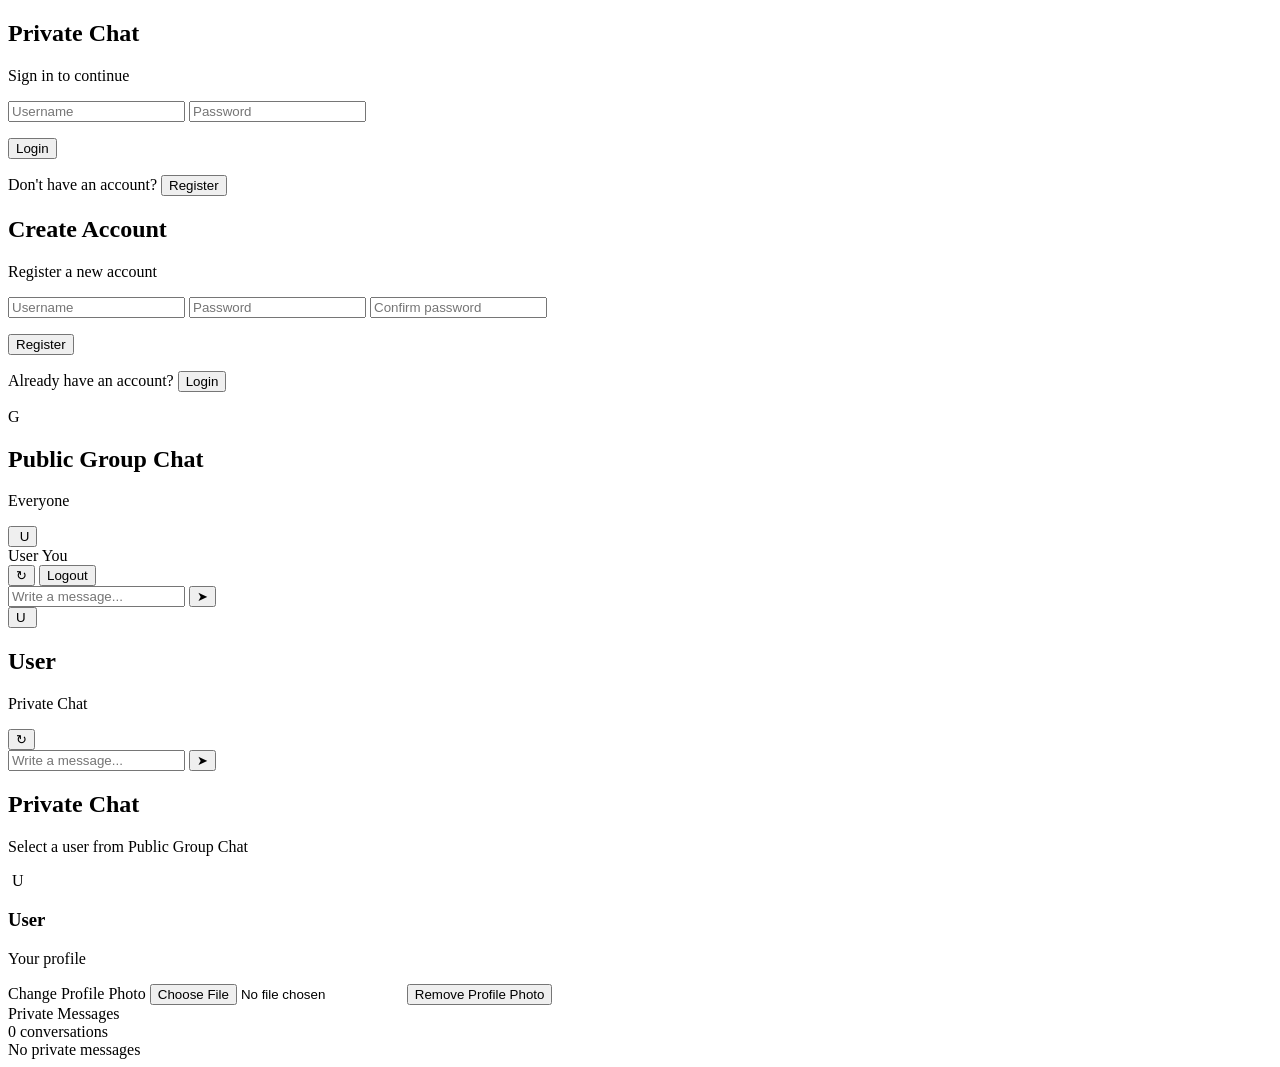
==== commit 4bf92694: "Update index.html" ====
--- a/public/index.html
+++ b/public/index.html
@@ -10,6 +10,11 @@
     content="width=device-width, initial-scale=1.0"
   >
 
+  <meta
+    name="theme-color"
+    content="#0b1016"
+  >
+
   <title>Private Chat</title>
 
   <link
@@ -17,1314 +22,6 @@
     href="/style.css"
   >
 
-  <style>
-
-    * {
-      box-sizing: border-box;
-    }
-
-    html,
-    body {
-      width: 100%;
-      height: 100%;
-      margin: 0;
-      padding: 0;
-      overflow: hidden;
-    }
-
-    body {
-      background: #0b0f14;
-      color: #ffffff;
-      font-family:
-        -apple-system,
-        BlinkMacSystemFont,
-        "Segoe UI",
-        Roboto,
-        Arial,
-        sans-serif;
-    }
-
-    .hidden {
-      display: none !important;
-    }
-
-
-    /* =====================================================
-       APP
-    ===================================================== */
-
-    #app {
-      width: 100%;
-      height: 100%;
-      position: relative;
-    }
-
-
-    /* =====================================================
-       AUTH
-    ===================================================== */
-
-    .auth-screen {
-      width: 100%;
-      height: 100%;
-
-      display: flex;
-      align-items: center;
-      justify-content: center;
-
-      padding: 20px;
-
-      background:
-        radial-gradient(
-          circle at top,
-          #18212d 0%,
-          #0b0f14 55%,
-          #070a0e 100%
-        );
-    }
-
-
-    .auth-card {
-      width: 100%;
-      max-width: 420px;
-
-      background: #111720;
-
-      border: 1px solid #222c38;
-      border-radius: 20px;
-
-      padding: 28px;
-
-      box-shadow:
-        0 20px 60px rgba(0, 0, 0, 0.45);
-    }
-
-
-    .auth-card h1 {
-      margin: 0 0 8px;
-
-      text-align: center;
-
-      font-size: 28px;
-    }
-
-
-    .auth-card > p {
-      margin: 0 0 24px;
-
-      text-align: center;
-
-      color: #8e9aaa;
-
-      font-size: 14px;
-    }
-
-
-    .auth-form {
-      display: flex;
-      flex-direction: column;
-
-      gap: 14px;
-    }
-
-
-    .auth-form input {
-      width: 100%;
-      height: 48px;
-
-      padding: 0 15px;
-
-      border-radius: 12px;
-
-      border: 1px solid #2a3543;
-
-      background: #0b1017;
-      color: #fff;
-
-      outline: none;
-
-      font-size: 15px;
-    }
-
-
-    .auth-form input:focus {
-      border-color: #4d8dff;
-    }
-
-
-    .auth-form button[type="submit"] {
-      height: 48px;
-
-      border: 0;
-      border-radius: 12px;
-
-      background: #3978ff;
-      color: #fff;
-
-      font-size: 15px;
-      font-weight: 600;
-
-      cursor: pointer;
-    }
-
-
-    .auth-form button[type="submit"]:active {
-      transform: scale(0.98);
-    }
-
-
-    .auth-switch {
-      margin-top: 18px !important;
-      margin-bottom: 0 !important;
-    }
-
-
-    .auth-switch button {
-      background: transparent;
-      border: 0;
-
-      color: #5d95ff;
-
-      cursor: pointer;
-
-      font-size: 14px;
-
-      padding: 0;
-    }
-
-
-    .auth-switch button:hover {
-      color: #83adff;
-    }
-
-
-    .auth-error {
-      color: #ff6b6b !important;
-
-      margin: 0 !important;
-
-      text-align: left !important;
-
-      font-size: 13px !important;
-    }
-
-
-    /* =====================================================
-       CHAT SCREEN
-    ===================================================== */
-
-    .chat-screen {
-      width: 100%;
-      height: 100%;
-
-      display: flex;
-
-      background: #080c11;
-    }
-
-
-    .chat-area {
-      width: 100%;
-      height: 100%;
-
-      min-width: 0;
-
-      display: flex;
-      flex-direction: column;
-
-      position: relative;
-    }
-
-
-    /* =====================================================
-       CHAT
-    ===================================================== */
-
-    .active-chat {
-      width: 100%;
-      height: 100%;
-
-      min-height: 0;
-
-      display: flex;
-      flex-direction: column;
-
-      background: #0b1016;
-    }
-
-
-    .active-chat.hidden {
-      display: none !important;
-    }
-
-
-    /* =====================================================
-       CHAT HEADER
-    ===================================================== */
-
-    .chat-header {
-      width: 100%;
-      min-height: 72px;
-
-      flex-shrink: 0;
-
-      display: flex;
-      align-items: center;
-      justify-content: space-between;
-
-      padding: 10px 16px;
-
-      background: #111821;
-
-      border-bottom: 1px solid #202a35;
-    }
-
-
-    .chat-user {
-      min-width: 0;
-
-      display: flex;
-      align-items: center;
-
-      gap: 12px;
-    }
-
-
-    .chat-user-info {
-      min-width: 0;
-    }
-
-
-    .chat-user-info h2 {
-      margin: 0;
-
-      font-size: 16px;
-      font-weight: 650;
-
-      color: #fff;
-
-      white-space: nowrap;
-      overflow: hidden;
-      text-overflow: ellipsis;
-    }
-
-
-    .chat-user-info p {
-      margin: 3px 0 0;
-
-      font-size: 12px;
-
-      color: #8490a0;
-    }
-
-
-    /* =====================================================
-       AVATAR
-    ===================================================== */
-
-    .avatar,
-    .profile-avatar,
-    .my-avatar {
-      width: 44px;
-      height: 44px;
-
-      min-width: 44px;
-
-      border-radius: 50%;
-
-      overflow: hidden;
-
-      background: #202a36;
-
-      display: flex;
-      align-items: center;
-      justify-content: center;
-
-      color: #fff;
-
-      font-weight: 700;
-      font-size: 16px;
-
-      user-select: none;
-    }
-
-
-    .avatar img,
-    .profile-avatar img,
-    .my-avatar img {
-      width: 100%;
-      height: 100%;
-
-      object-fit: cover;
-
-      display: block;
-    }
-
-
-    /* =====================================================
-       GROUP HEADER
-    ===================================================== */
-
-    .group-header {
-      min-height: 76px;
-    }
-
-
-    .group-header-right {
-      display: flex;
-      align-items: center;
-
-      gap: 8px;
-
-      margin-left: auto;
-    }
-
-
-    .my-profile {
-      display: flex;
-      align-items: center;
-
-      gap: 9px;
-
-      min-width: 0;
-
-      padding: 4px 8px 4px 5px;
-
-      border-radius: 12px;
-    }
-
-
-    .my-profile-info {
-      min-width: 0;
-
-      max-width: 130px;
-    }
-
-
-    .my-profile-name {
-      display: block;
-
-      color: #fff;
-
-      font-size: 13px;
-      font-weight: 600;
-
-      white-space: nowrap;
-      overflow: hidden;
-      text-overflow: ellipsis;
-    }
-
-
-    .my-profile-label {
-      display: block;
-
-      color: #778392;
-
-      font-size: 11px;
-
-      margin-top: 2px;
-    }
-
-
-    .my-avatar {
-      width: 42px;
-      height: 42px;
-
-      min-width: 42px;
-
-      cursor: pointer;
-
-      border: 1px solid #344252;
-
-      position: relative;
-    }
-
-
-    /* =====================================================
-       HEADER BUTTONS
-    ===================================================== */
-
-    .header-actions {
-      display: flex;
-      align-items: center;
-
-      gap: 6px;
-    }
-
-
-    .icon-btn {
-      width: 40px;
-      height: 40px;
-
-      border: 0;
-      border-radius: 11px;
-
-      background: #1a232e;
-      color: #dce3ec;
-
-      display: flex;
-      align-items: center;
-      justify-content: center;
-
-      cursor: pointer;
-
-      font-size: 17px;
-    }
-
-
-    .icon-btn:hover {
-      background: #24303d;
-    }
-
-
-    .icon-btn:active {
-      transform: scale(0.95);
-    }
-
-
-    .logout-btn {
-      width: auto;
-
-      padding: 0 12px;
-
-      font-size: 13px;
-      font-weight: 600;
-
-      color: #ff8585;
-    }
-
-
-    /* =====================================================
-       MESSAGES
-    ===================================================== */
-
-    .messages {
-      flex: 1;
-
-      min-height: 0;
-
-      overflow-y: auto;
-      overflow-x: hidden;
-
-      padding: 18px 18px 20px;
-
-      display: flex;
-      flex-direction: column;
-
-      gap: 10px;
-
-      scrollbar-width: thin;
-
-      scrollbar-color:
-        #2a3542
-        transparent;
-    }
-
-
-    .messages::-webkit-scrollbar {
-      width: 6px;
-    }
-
-
-    .messages::-webkit-scrollbar-track {
-      background: transparent;
-    }
-
-
-    .messages::-webkit-scrollbar-thumb {
-      background: #2a3542;
-
-      border-radius: 10px;
-    }
-
-
-    /* =====================================================
-       GROUP MESSAGE
-    ===================================================== */
-
-    .group-message {
-      width: 100%;
-
-      display: flex;
-      align-items: flex-start;
-
-      gap: 9px;
-    }
-
-
-    .group-message.mine {
-      justify-content: flex-end;
-    }
-
-
-    .group-message.mine .message-content {
-      align-items: flex-end;
-    }
-
-
-    .message-sender {
-      display: flex;
-      flex-direction: column;
-
-      align-items: center;
-
-      gap: 4px;
-
-      flex-shrink: 0;
-    }
-
-
-    .message-sender .avatar {
-      width: 38px;
-      height: 38px;
-
-      min-width: 38px;
-
-      cursor: pointer;
-
-      border: 1px solid #2c3947;
-    }
-
-
-    .message-sender-name {
-      max-width: 90px;
-
-      color: #8793a2;
-
-      font-size: 10px;
-
-      white-space: nowrap;
-
-      overflow: hidden;
-
-      text-overflow: ellipsis;
-
-      cursor: pointer;
-    }
-
-
-    .message-sender-name:hover {
-      color: #5f98ff;
-    }
-
-
-    .message-content {
-      max-width: min(75%, 600px);
-
-      display: flex;
-
-      flex-direction: column;
-
-      align-items: flex-start;
-    }
-
-
-    .message-bubble {
-      padding: 10px 13px;
-
-      border-radius: 15px;
-
-      background: #18212c;
-
-      color: #e9edf2;
-
-      font-size: 14px;
-
-      line-height: 1.45;
-
-      word-break: break-word;
-
-      white-space: pre-wrap;
-    }
-
-
-    .mine .message-bubble {
-      background: #2968e8;
-
-      color: #fff;
-
-      border-bottom-right-radius: 5px;
-    }
-
-
-    .group-message:not(.mine) .message-bubble {
-      border-top-left-radius: 5px;
-    }
-
-
-    .message-time {
-      margin-top: 4px;
-
-      padding: 0 3px;
-
-      color: #626e7d;
-
-      font-size: 10px;
-    }
-
-
-    /* =====================================================
-       PRIVATE MESSAGE
-    ===================================================== */
-
-    .private-message {
-      width: 100%;
-
-      display: flex;
-    }
-
-
-    .private-message.mine {
-      justify-content: flex-end;
-    }
-
-
-    .private-message .message-content {
-      max-width: min(75%, 600px);
-    }
-
-
-    /* =====================================================
-       EMPTY CHAT
-    ===================================================== */
-
-    .empty-chat {
-      width: 100%;
-      height: 100%;
-
-      display: flex;
-
-      align-items: center;
-      justify-content: center;
-
-      text-align: center;
-
-      color: #687585;
-
-      background: #0b1016;
-    }
-
-
-    .empty-chat-inner {
-      padding: 30px;
-    }
-
-
-    .empty-chat-inner h2 {
-      margin: 0 0 8px;
-
-      color: #d7dde5;
-
-      font-size: 20px;
-    }
-
-
-    .empty-chat-inner p {
-      margin: 0;
-
-      color: #6d7988;
-
-      font-size: 13px;
-    }
-
-
-    /* =====================================================
-       MESSAGE COMPOSER
-    ===================================================== */
-
-    .message-form {
-      width: 100%;
-
-      flex-shrink: 0;
-
-      display: flex;
-
-      align-items: center;
-
-      gap: 8px;
-
-      padding: 10px 12px;
-
-      background: #111821;
-
-      border-top: 1px solid #202a35;
-    }
-
-
-    .message-input {
-      flex: 1;
-
-      min-width: 0;
-
-      height: 46px;
-
-      padding: 0 15px;
-
-      border: 1px solid #293541;
-
-      border-radius: 14px;
-
-      background: #0b1017;
-
-      color: #fff;
-
-      outline: none;
-
-      font-size: 14px;
-    }
-
-
-    .message-input:focus {
-      border-color: #3978ff;
-    }
-
-
-    .message-input::placeholder {
-      color: #657180;
-    }
-
-
-    .send-btn {
-      width: 46px;
-      height: 46px;
-
-      min-width: 46px;
-
-      border: 0;
-
-      border-radius: 14px;
-
-      background: #3978ff;
-
-      color: #fff;
-
-      cursor: pointer;
-
-      display: flex;
-
-      align-items: center;
-      justify-content: center;
-
-      font-size: 18px;
-    }
-
-
-    .send-btn:active {
-      transform: scale(0.95);
-    }
-
-
-    /* =====================================================
-       PROFILE PANEL
-    ===================================================== */
-
-    .profile-panel {
-      position: fixed;
-
-      top: 80px;
-      right: 16px;
-
-      width: 290px;
-
-      max-height: calc(100vh - 95px);
-
-      overflow-y: auto;
-
-      background: #111821;
-
-      border: 1px solid #293541;
-
-      border-radius: 16px;
-
-      padding: 18px;
-
-      box-shadow:
-        0 20px 50px rgba(0, 0, 0, 0.45);
-
-      z-index: 100;
-    }
-
-
-    .profile-panel-header {
-      display: flex;
-
-      align-items: center;
-
-      gap: 12px;
-    }
-
-
-    .profile-panel-info {
-      min-width: 0;
-    }
-
-
-    .profile-panel-info h3 {
-      margin: 0;
-
-      color: #fff;
-
-      font-size: 16px;
-    }
-
-
-    .profile-panel-info p {
-      margin: 4px 0 0;
-
-      color: #7f8b99;
-
-      font-size: 12px;
-    }
-
-
-    .profile-panel-actions {
-      display: flex;
-
-      flex-direction: column;
-
-      gap: 8px;
-
-      margin-top: 18px;
-    }
-
-
-    .profile-panel-actions button {
-      height: 42px;
-
-      border: 1px solid #293541;
-
-      border-radius: 10px;
-
-      background: #18212b;
-
-      color: #dce3ec;
-
-      cursor: pointer;
-
-      font-size: 13px;
-    }
-
-
-    .profile-panel-actions button:hover {
-      background: #202b37;
-    }
-
-
-    .profile-panel-actions .danger {
-      color: #ff7777;
-    }
-
-
-    /* =====================================================
-       PRIVATE INBOX
-    ===================================================== */
-
-    .private-inbox {
-      width: 100%;
-
-      margin-top: 18px;
-
-      padding-top: 16px;
-
-      border-top: 1px solid #25303c;
-    }
-
-
-    .private-inbox-title {
-      margin-bottom: 10px;
-
-      color: #dce3ec;
-
-      font-size: 13px;
-
-      font-weight: 650;
-    }
-
-
-    .private-inbox-empty {
-      padding: 12px 4px;
-
-      color: #697585;
-
-      font-size: 12px;
-
-      text-align: center;
-    }
-
-
-    .private-inbox-item {
-      width: 100%;
-
-      display: flex;
-
-      align-items: center;
-
-      gap: 9px;
-
-      padding: 9px;
-
-      margin: 0 0 5px;
-
-      border: 0;
-
-      border-radius: 11px;
-
-      background: transparent;
-
-      color: #fff;
-
-      text-align: left;
-
-      cursor: pointer;
-    }
-
-
-    .private-inbox-item:hover {
-      background: #1a2430;
-    }
-
-
-    .private-inbox-avatar {
-      width: 38px;
-      height: 38px;
-
-      min-width: 38px;
-
-      border-radius: 50%;
-
-      overflow: hidden;
-
-      display: flex;
-
-      align-items: center;
-
-      justify-content: center;
-
-      background: #202a36;
-
-      color: #fff;
-
-      font-size: 14px;
-
-      font-weight: 700;
-    }
-
-
-    .private-inbox-avatar img {
-      width: 100%;
-      height: 100%;
-
-      object-fit: cover;
-    }
-
-
-    .private-inbox-info {
-      min-width: 0;
-
-      flex: 1;
-    }
-
-
-    .private-inbox-username {
-      color: #e9edf2;
-
-      font-size: 13px;
-
-      font-weight: 600;
-
-      white-space: nowrap;
-
-      overflow: hidden;
-
-      text-overflow: ellipsis;
-    }
-
-
-    .private-inbox-preview {
-      margin-top: 2px;
-
-      color: #758191;
-
-      font-size: 11px;
-
-      white-space: nowrap;
-
-      overflow: hidden;
-
-      text-overflow: ellipsis;
-    }
-
-
-    .private-inbox-right {
-      display: flex;
-
-      flex-direction: column;
-
-      align-items: flex-end;
-
-      justify-content: center;
-
-      gap: 3px;
-
-      flex-shrink: 0;
-    }
-
-
-    .private-inbox-badge,
-    .profile-unread-badge {
-      min-width: 18px;
-
-      height: 18px;
-
-      padding: 0 5px;
-
-      border-radius: 9px;
-
-      display: inline-flex;
-
-      align-items: center;
-
-      justify-content: center;
-
-      background: #3978ff;
-
-      color: #fff;
-
-      font-size: 10px;
-
-      font-weight: 700;
-    }
-
-
-    .private-inbox-time {
-      color: #5f6b7a;
-
-      font-size: 9px;
-    }
-
-
-    .profile-unread-badge {
-      position: absolute;
-
-      top: -2px;
-      right: -2px;
-
-      border: 2px solid #111821;
-
-      z-index: 2;
-    }
-
-
-    /* =====================================================
-       TOAST
-    ===================================================== */
-
-    #toast {
-      position: fixed;
-
-      left: 50%;
-
-      bottom: 25px;
-
-      transform: translateX(-50%);
-
-      max-width: calc(100% - 30px);
-
-      padding: 10px 16px;
-
-      border-radius: 10px;
-
-      background: #1b2430;
-
-      border: 1px solid #303c4a;
-
-      color: #fff;
-
-      font-size: 13px;
-
-      box-shadow:
-        0 10px 30px rgba(0, 0, 0, 0.4);
-
-      z-index: 9999;
-    }
-
-
-    /* =====================================================
-       MOBILE
-    ===================================================== */
-
-    @media (max-width: 700px) {
-
-      .chat-header {
-        min-height: 64px;
-
-        padding: 8px 10px;
-      }
-
-
-      .group-header {
-        min-height: 68px;
-      }
-
-
-      .chat-user {
-        gap: 8px;
-      }
-
-
-      .avatar {
-        width: 40px;
-        height: 40px;
-
-        min-width: 40px;
-      }
-
-
-      .chat-user-info h2 {
-        font-size: 14px;
-      }
-
-
-      .chat-user-info p {
-        font-size: 11px;
-      }
-
-
-      .my-profile {
-        padding: 3px;
-      }
-
-
-      .my-profile-info {
-        display: none;
-      }
-
-
-      .my-avatar {
-        width: 38px;
-        height: 38px;
-
-        min-width: 38px;
-      }
-
-
-      .header-actions {
-        gap: 4px;
-      }
-
-
-      .icon-btn {
-        width: 36px;
-        height: 36px;
-
-        border-radius: 10px;
-      }
-
-
-      .logout-btn {
-        width: 36px;
-
-        padding: 0;
-
-        font-size: 0;
-      }
-
-
-      .logout-btn::after {
-        content: "↪";
-
-        font-size: 18px;
-      }
-
-
-      .messages {
-        padding: 14px 10px 16px;
-      }
-
-
-      .message-content,
-      .private-message .message-content {
-        max-width: 82%;
-      }
-
-
-      .message-sender .avatar {
-        width: 34px;
-        height: 34px;
-
-        min-width: 34px;
-      }
-
-
-      .message-sender-name {
-        max-width: 70px;
-      }
-
-
-      .message-bubble {
-        font-size: 13px;
-
-        padding: 9px 11px;
-      }
-
-
-      .message-form {
-        padding: 8px;
-      }
-
-
-      .message-input {
-        height: 44px;
-      }
-
-
-      .send-btn {
-        width: 44px;
-        height: 44px;
-
-        min-width: 44px;
-      }
-
-
-      .profile-panel {
-        top: 70px;
-        right: 10px;
-
-        width: calc(100% - 20px);
-      }
-
-
-      .auth-card {
-        padding: 22px;
-      }
-
-    }
-
-
-    @media (max-width: 380px) {
-
-      .group-header-right {
-        gap: 3px;
-      }
-
-
-      .header-actions .icon-btn {
-        width: 34px;
-        height: 34px;
-      }
-
-
-      .my-avatar {
-        width: 35px;
-        height: 35px;
-
-        min-width: 35px;
-      }
-
-    }
-
-  </style>
-
 </head>
 
 
@@ -1334,8 +31,8 @@
 
 
   <!-- =====================================================
-       AUTH
-  ===================================================== -->
+       AUTH SCREEN
+  ====================================================== -->
 
   <section
     id="authScreen"
@@ -1349,7 +46,9 @@
       class="auth-card"
     >
 
-      <h1>Private Chat</h1>
+      <h1>
+        Private Chat
+      </h1>
 
       <p>
         Sign in to continue
@@ -1366,6 +65,8 @@
           type="text"
           placeholder="Username"
           autocomplete="username"
+          autocapitalize="none"
+          spellcheck="false"
           required
         >
 
@@ -1436,6 +137,8 @@
           type="text"
           placeholder="Username"
           autocomplete="username"
+          autocapitalize="none"
+          spellcheck="false"
           minlength="3"
           required
         >
@@ -1494,9 +197,10 @@
   </section>
 
 
+
   <!-- =====================================================
        CHAT SCREEN
-  ===================================================== -->
+  ====================================================== -->
 
   <section
     id="chatScreen"
@@ -1504,16 +208,12 @@
   >
 
 
-    <!-- ===================================================
-         MAIN CHAT AREA
-    =================================================== -->
-
     <main class="chat-area">
 
 
       <!-- =================================================
            PUBLIC GROUP CHAT
-      ================================================= -->
+      ================================================== -->
 
       <section
         id="groupChat"
@@ -1521,20 +221,15 @@
       >
 
 
-        <!-- GROUP HEADER -->
-
         <header
           class="chat-header group-header"
         >
 
-
-          <!-- GROUP -->
-
           <div class="chat-user">
 
             <div
               id="groupAvatar"
-              class="avatar"
+              class="avatar group-avatar"
             >
               G
             </div>
@@ -1555,18 +250,17 @@
           </div>
 
 
-          <!-- MY PROFILE -->
-
           <div
             class="group-header-right"
           >
 
+
+            <!-- MY PROFILE -->
 
             <div
               id="myProfile"
               class="my-profile"
             >
-
 
               <button
                 id="myAvatarBtn"
@@ -1585,7 +279,6 @@
                 <span
                   id="myAvatarFallback"
                   class="avatar-fallback"
-                  data-avatar-fallback
                 >
                   U
                 </span>
@@ -1615,7 +308,7 @@
             </div>
 
 
-            <!-- ACTIONS -->
+            <!-- HEADER ACTIONS -->
 
             <div
               class="header-actions"
@@ -1626,6 +319,7 @@
                 class="icon-btn"
                 type="button"
                 title="Refresh"
+                aria-label="Refresh group messages"
               >
                 ↻
               </button>
@@ -1636,6 +330,7 @@
                 class="icon-btn logout-btn"
                 type="button"
                 title="Logout"
+                aria-label="Logout"
               >
                 Logout
               </button>
@@ -1655,7 +350,7 @@
         ></div>
 
 
-        <!-- GROUP COMPOSER -->
+        <!-- GROUP MESSAGE FORM -->
 
         <form
           id="groupMessageForm"
@@ -1668,6 +363,7 @@
             type="text"
             placeholder="Write a message..."
             autocomplete="off"
+            maxlength="2000"
           >
 
 
@@ -1675,6 +371,7 @@
             class="send-btn"
             type="submit"
             title="Send"
+            aria-label="Send message"
           >
             ➤
           </button>
@@ -1684,9 +381,10 @@
       </section>
 
 
+
       <!-- =================================================
            PRIVATE CHAT
-      ================================================= -->
+      ================================================== -->
 
       <section
         id="privateChat"
@@ -1694,26 +392,23 @@
       >
 
 
-        <!-- PRIVATE HEADER -->
-
         <header
           class="chat-header"
         >
 
-          <div
-            class="chat-user"
-          >
+          <div class="chat-user">
+
 
             <button
               id="chatAvatar"
-              class="avatar"
+              class="avatar chat-avatar-button"
               type="button"
+              title="Profile"
             >
 
               <span
                 id="chatAvatarFallback"
                 class="avatar-fallback"
-                data-avatar-fallback
               >
                 U
               </span>
@@ -1760,6 +455,7 @@
               class="icon-btn"
               type="button"
               title="Refresh"
+              aria-label="Refresh private messages"
             >
               ↻
             </button>
@@ -1777,7 +473,7 @@
         ></div>
 
 
-        <!-- PRIVATE COMPOSER -->
+        <!-- PRIVATE MESSAGE FORM -->
 
         <form
           id="messageForm"
@@ -1790,6 +486,7 @@
             type="text"
             placeholder="Write a message..."
             autocomplete="off"
+            maxlength="2000"
           >
 
 
@@ -1797,6 +494,7 @@
             class="send-btn"
             type="submit"
             title="Send"
+            aria-label="Send message"
           >
             ➤
           </button>
@@ -1806,9 +504,10 @@
       </section>
 
 
+
       <!-- =================================================
            EMPTY CHAT
-      ================================================= -->
+      ================================================== -->
 
       <section
         id="emptyChat"
@@ -1834,11 +533,12 @@
     </main>
 
 
-    <!-- ===================================================
+
+    <!-- =====================================================
          PROFILE PANEL
-    =================================================== -->
-
-    <div
+    ====================================================== -->
+
+    <aside
       id="profilePanel"
       class="profile-panel hidden"
     >
@@ -1863,7 +563,6 @@
           <span
             id="profileAvatarFallback"
             class="avatar-fallback"
-            data-avatar-fallback
           >
             U
           </span>
@@ -1890,24 +589,16 @@
       </div>
 
 
+
+      <!-- PROFILE ACTIONS -->
+
       <div
         class="profile-panel-actions"
       >
 
         <label
           for="profilePhotoInput"
-          style="
-            height:42px;
-            display:flex;
-            align-items:center;
-            justify-content:center;
-            border:1px solid #293541;
-            border-radius:10px;
-            background:#18212b;
-            color:#dce3ec;
-            cursor:pointer;
-            font-size:13px;
-          "
+          class="profile-action-button"
         >
           Change Profile Photo
         </label>
@@ -1932,35 +623,70 @@
       </div>
 
 
-      <!--
-        #privateInbox
-        နှင့် unread badge ကို
-        app.js က အလိုအလျောက်ဖန်တီးပေးမယ်။
-      -->
-
-    </div>
+
+      <!-- PRIVATE INBOX -->
+
+      <div
+        id="privateInbox"
+        class="private-inbox"
+      >
+
+        <div
+          class="private-inbox-title"
+        >
+          Private Messages
+        </div>
+
+
+        <div
+          id="privateInboxCount"
+          class="private-inbox-count"
+        >
+          0 conversations
+        </div>
+
+
+        <div
+          id="privateUserList"
+          class="private-user-list"
+        ></div>
+
+
+        <div
+          id="privateInboxEmpty"
+          class="private-inbox-empty"
+        >
+          No private messages
+        </div>
+
+      </div>
+
+    </aside>
 
   </section>
+
 
 
   <!-- =====================================================
        TOAST
-  ===================================================== -->
+  ====================================================== -->
 
   <div
     id="toast"
     class="hidden"
+    role="status"
+    aria-live="polite"
   ></div>
 
 
 </div>
 
 
-<!-- =======================================================
-     APP JAVASCRIPT
-======================================================= -->
-
-<script src="/app.js"></script>
+
+<script
+  src="/app.js"
+  defer
+></script>
 
 
 </body>
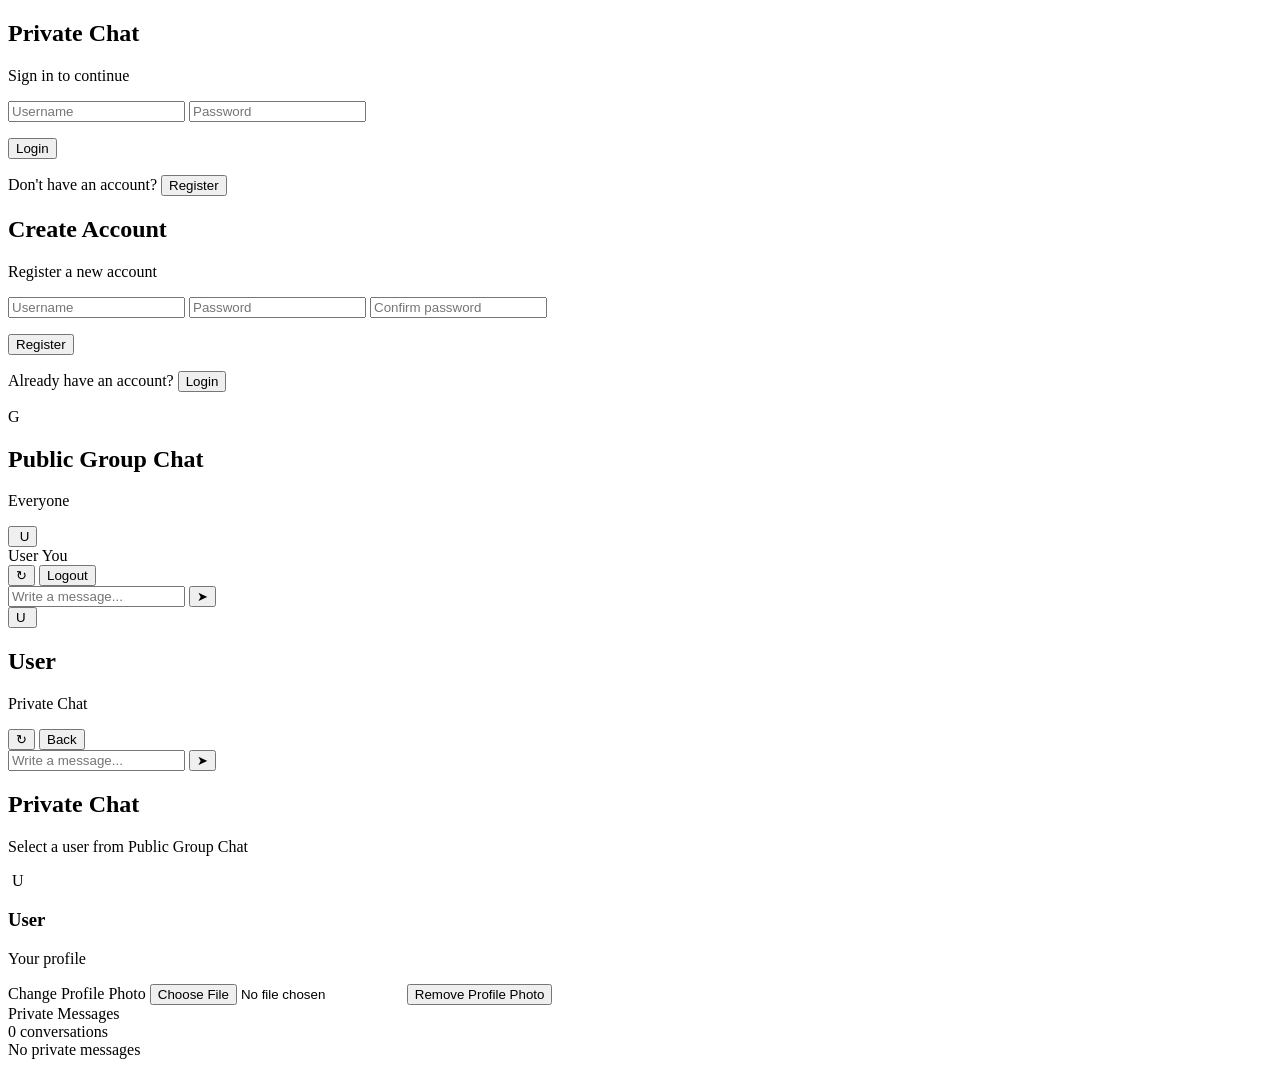
==== commit c1bde634: "Update index.html" ====
--- a/public/index.html
+++ b/public/index.html
@@ -460,6 +460,19 @@
               ↻
             </button>
 
+
+            <!-- BACK TO PUBLIC GROUP CHAT -->
+
+            <button
+              id="privateBackBtn"
+              class="icon-btn"
+              type="button"
+              title="Back to Public Group Chat"
+              aria-label="Back to Public Group Chat"
+            >
+              Back
+            </button>
+
           </div>
 
         </header>
